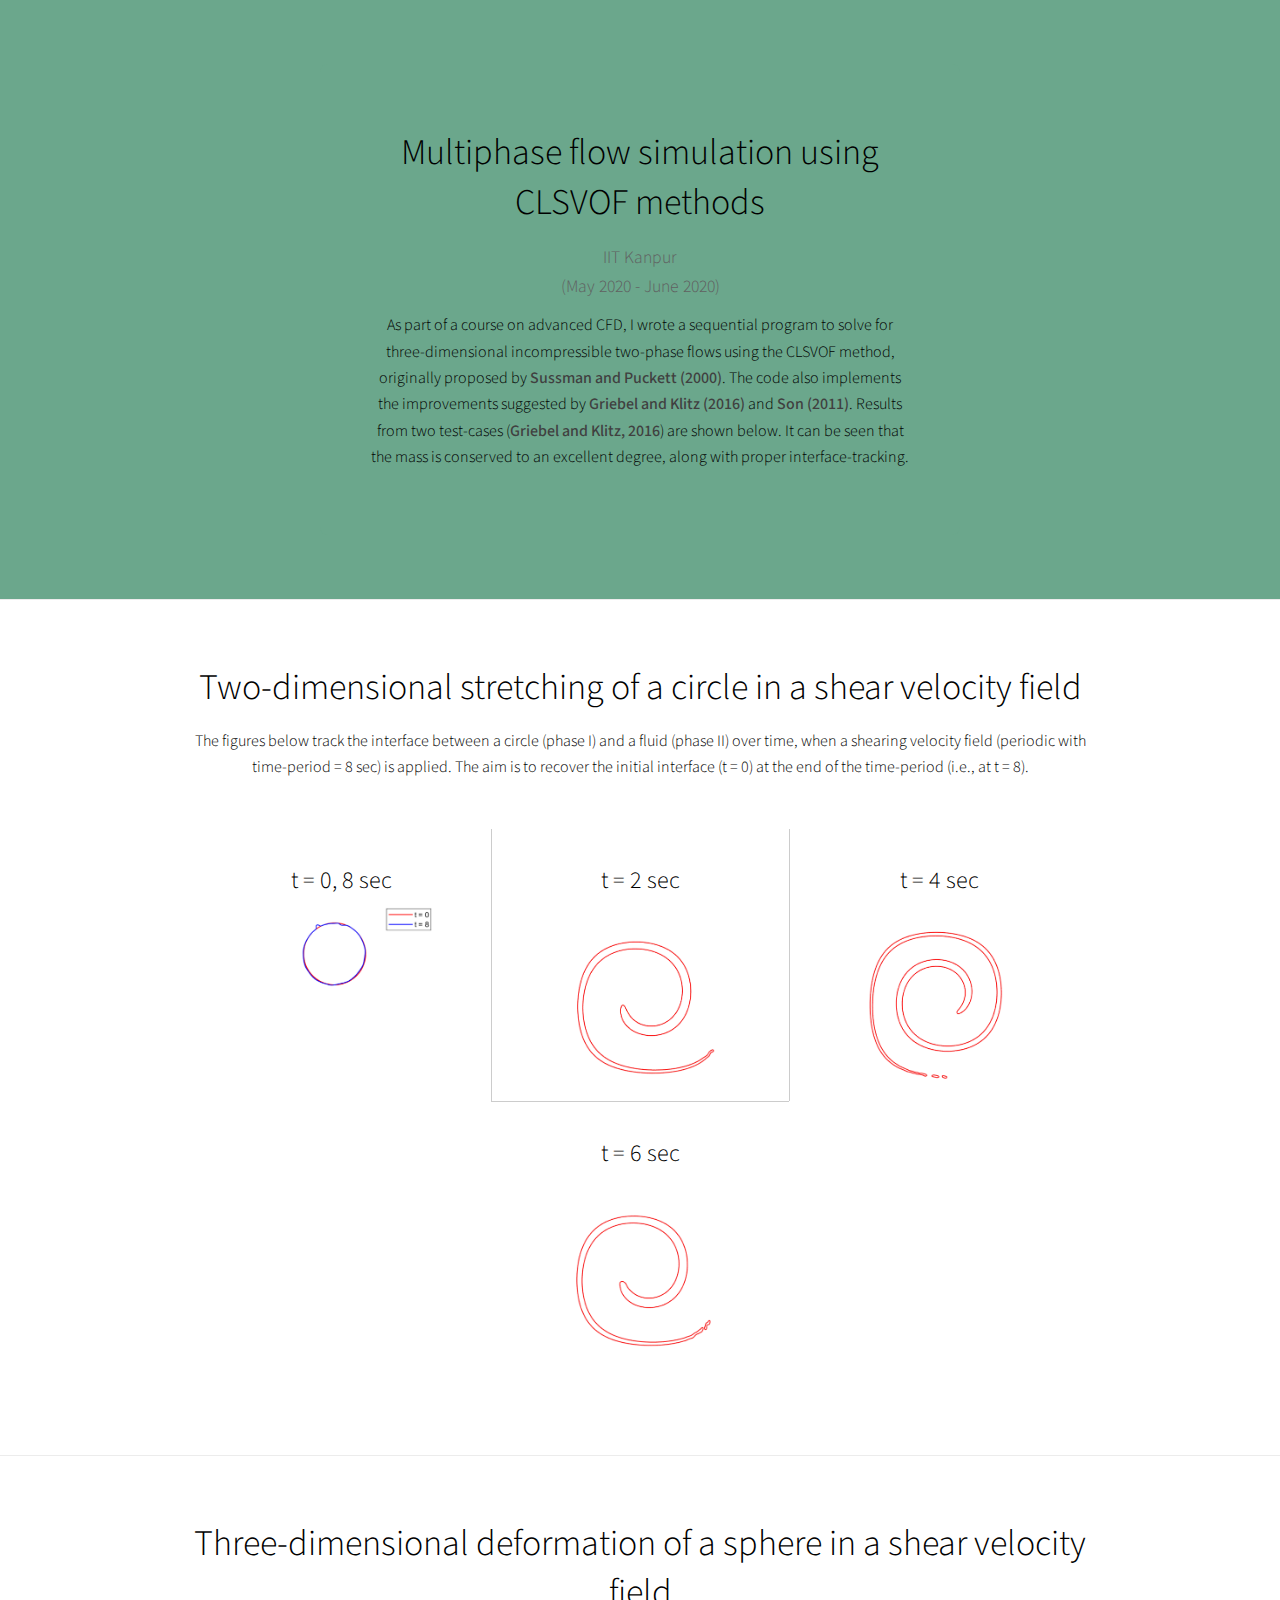
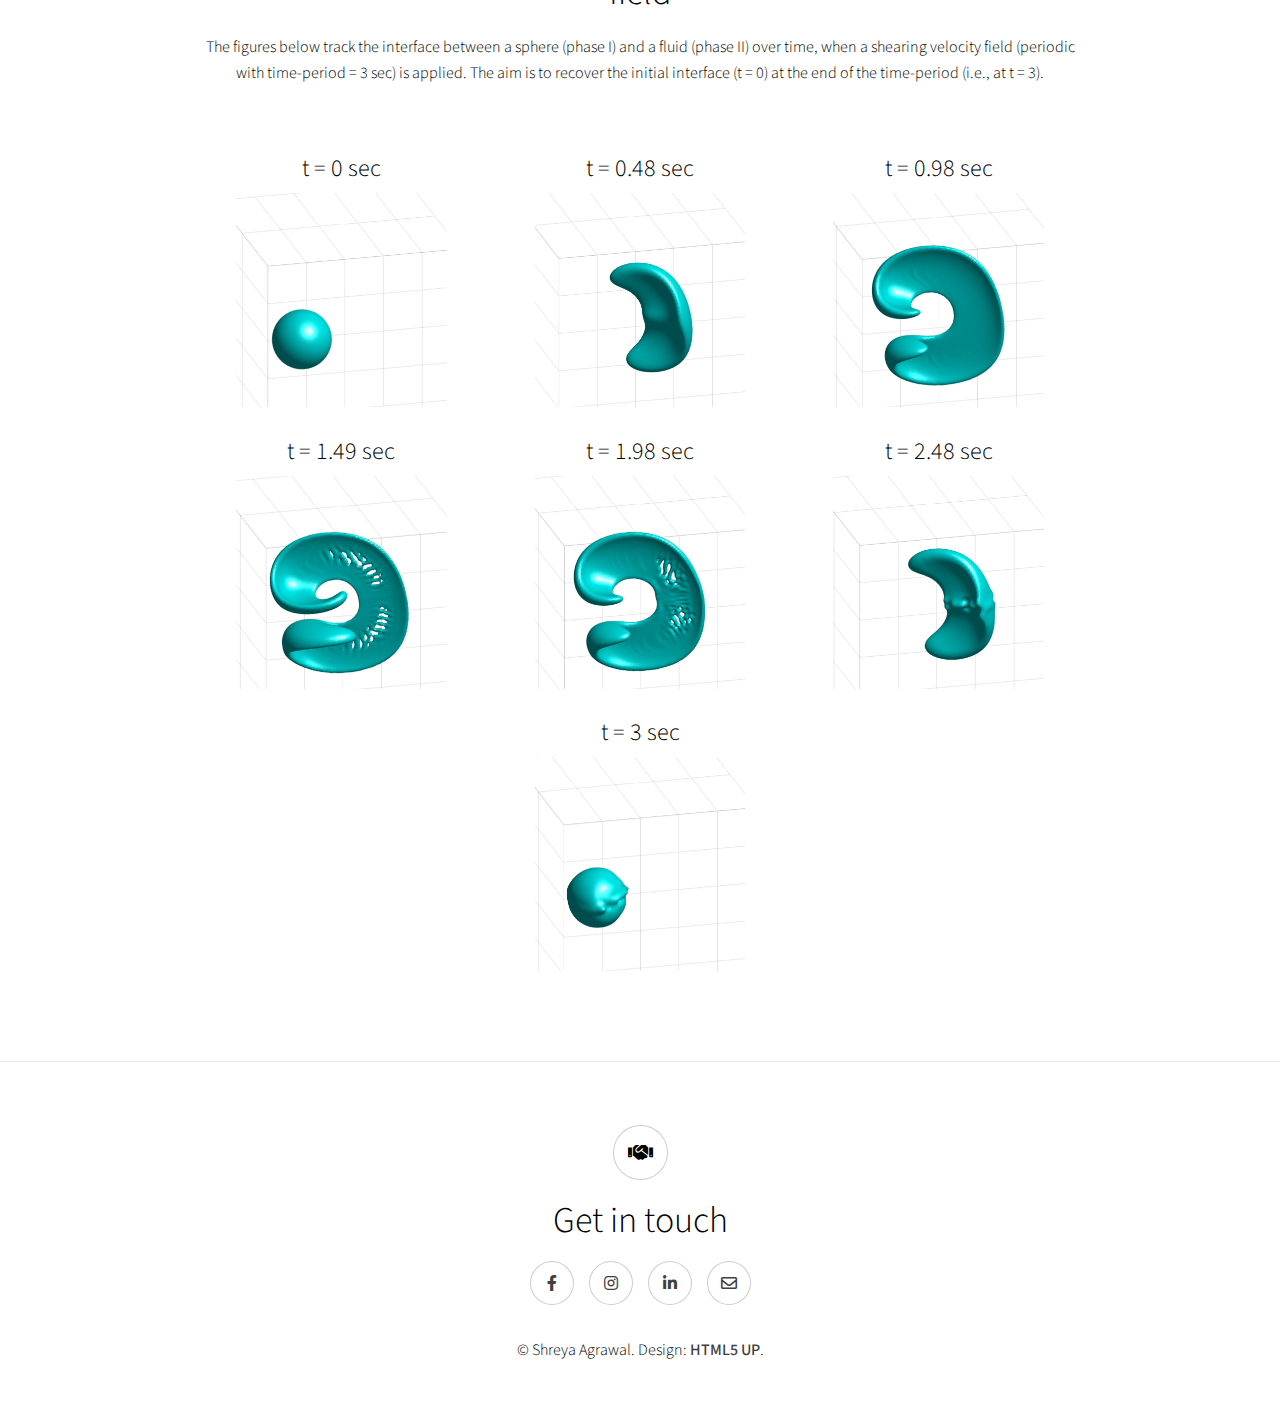
==== CLSVOF.html @ 60630c4f "My first commit!" ====
<!DOCTYPE HTML>
<!--
	Story by HTML5 UP
	html5up.net | @ajlkn
	Free for personal and commercial use under the CCA 3.0 license (html5up.net/license)
-->
<html>
	<head>
		<title>CLSVOF | Shreya Agrawal</title>
		<meta charset="utf-8" />
		<meta name="viewport" content="width=device-width, initial-scale=1, user-scalable=no" />
		<link rel="stylesheet" href="assets/css/main.css" />
		<noscript><link rel="stylesheet" href="assets/css/noscript.css" /></noscript>
	</head>
	<body class="is-preload">

		<!-- Wrapper -->
			<div id="wrapper" class="divided">

				<!-- Intro -->
					<section class="banner style2 align-center color7">
						<div class="content">
							<h2>Multiphase flow simulation using CLSVOF methods</h2>
							<subtitle>IIT Kanpur <br> (May 2020 - June 2020)</subtitle>
							<p>As part of a course on advanced CFD, I wrote a sequential program to solve for three-dimensional incompressible two-phase flows using the CLSVOF method, originally proposed by <a href = "https://doi.org/10.1006/jcph.2000.6537">Sussman and Puckett (2000)</a>. The code also implements the improvements suggested by <a href = "https://doi.org/10.1080/10407790.2016.1244400">Griebel and Klitz (2016)</a> and <a href = "https://doi.org/10.1080/713836317">Son (2011)</a>. Results from two test-cases (<a href = "https://doi.org/10.1080/10407790.2016.1244400">Griebel and Klitz, 2016</a>) are shown below. It can be seen that the mass is conserved to an excellent degree, along with proper interface-tracking.	
							</p>
						</div>
					</section>


					<!-- 2D stretching of a cylinder -->
					<section class="wrapper style1 align-center" id="schools">
						<div class="inner">
							
							<h2>Two-dimensional stretching of a circle in a shear velocity field</h2>
							<p>The figures below track the interface between a circle (phase I) and a fluid (phase II) over time, when a shearing velocity field (periodic with time-period = 8 sec) is applied. The aim is to recover the initial interface (t = 0) at the end of the time-period (i.e., at t = 8).</p>
							<div class="items style1 small">
								<section>

									<h3>t = 0, 8 sec</h3>
									<div class="image.center">
										<img src="images/CLSVOF/phi_0n8_2D.png" alt="" style="width:80%" class="align-center"/>
									</div>
								</section>
								<section>

									<h3>t = 2 sec</h3>
									<div class="image.center">
										<img src="images/CLSVOF/phi2_2D.png" alt="" style="width:80%" class="align-center"/>
									</div>
								</section>
								<section>

									<h3>t = 4 sec</h3>
									<div class="image.center">
										<img src="images/CLSVOF/phi4_2D.png" alt=""  style="width:80%" class="align-center"/>
									</div>
								</section>
								<section>

									<h3>t = 6 sec</h3>
									<div class="image.center">
										<img src="images/CLSVOF/phi6_2D.png" alt="" style="width:80%" class="align-center"/>
									</div>
								</section>
							</div>
						</div>
					</section>

					<!-- 3D stretching of a sphere -->
					<section class="wrapper style1 align-center" id="schools">
						<div class="inner">
							
							<h2>Three-dimensional deformation of a sphere in a shear velocity field</h2>
							<p>The figures below track the interface between a sphere (phase I) and a fluid (phase II) over time, when a shearing velocity field (periodic with time-period = 3 sec) is applied. The aim is to recover the initial interface (t = 0) at the end of the time-period (i.e., at t = 3).</p>
							<div class="items style3 small">
								<section>

									<h3>t = 0 sec</h3>
									<div class="image.center">
										<img src="images/CLSVOF/phi0_3D.png" alt="" style="width:80%" class="align-center"/>
									</div>
									
								</section>
								<section>

									<h3>t = 0.48 sec</h3>
									<div class="image.center">
										<img src="images/CLSVOF/phi0pt48_3D.png" alt="" style="width:80%" class="align-center"/>
									</div>
								</section>
								<section>

									<h3>t = 0.98 sec</h3>
									<div class="image.center">
										<img src="images/CLSVOF/phi0pt98_3D.png" alt=""  style="width:80%" class="align-center"/>
									</div>
								</section>
								<section>

									<h3>t = 1.49 sec</h3>
									<div class="image.center">
										<img src="images/CLSVOF/phi1pt49_3D.png" alt="" style="width:80%" class="align-center"/>
									</div>
								</section>
								<section>

									<h3>t = 1.98 sec</h3>
									<div class="image.center">
										<img src="images/CLSVOF/phi1pt98_3D.png" alt="" style="width:80%" class="align-center"/>
									</div>
								</section>
								<section>

									<h3>t = 2.48 sec</h3>
									<div class="image.center">
										<img src="images/CLSVOF/phi2pt48_3D.png" alt="" style="width:80%" class="align-center"/>
									</div>
								</section>
								<section>

									<h3>t = 3 sec</h3>
									<div class="image.center">
										<img src="images/CLSVOF/phi3_3D.png" alt="" style="width:80%" class="align-center"/>
									</div>
								</section>


							</div>
						</div>
					</section>

				
				

				<!-- Contact me -->


				<!-- Footer -->
					<footer class="wrapper style1 align-center">
						<div class="inner">
						<span class="icon solid style2 major fa-handshake"></span>
						<h2>Get in touch</h2>
							<ul class="icons">
								<li><a href="https://www.facebook.com/shreya.agrawal.3910829/" class="icon brands style2 fa-facebook-f"><span class="label">Facebook</span></a></li>
								<li><a href="https://www.instagram.com/shreya___ag/" class="icon brands style2 fa-instagram"><span class="label">Instagram</span></a></li>
								<li><a href="https://www.linkedin.com/in/shreya09/" class="icon brands style2 fa-linkedin-in"><span class="label">LinkedIn</span></a></li>
								<li><a href="mailto: shreya981998@gmail.com" class="icon style2 fa-envelope"><span class="label">Email</span></a></li>
							</ul>
							<p>&copy; Shreya Agrawal. Design: <a href="https://html5up.net">HTML5 UP</a>.</p>
						</div>
					</footer>

			</div>

		<!-- Scripts -->
			<script src="assets/js/jquery.min.js"></script>
			<script src="assets/js/jquery.scrollex.min.js"></script>
			<script src="assets/js/jquery.scrolly.min.js"></script>
			<script src="assets/js/browser.min.js"></script>
			<script src="assets/js/breakpoints.min.js"></script>
			<script src="assets/js/util.js"></script>
			<script src="assets/js/main.js"></script>

	</body>
</html>
---- assets/css/main.css ----
@import url(fontawesome-all.min.css);
@import url("https://fonts.googleapis.com/css?family=Source+Sans+Pro:300,300i,400,400i");

/*
	Story by HTML5 UP
	html5up.net | @ajlkn
	Free for personal and commercial use under the CCA 3.0 license (html5up.net/license)
*/

html, body, div, span, applet, object,
iframe, h1, h2, h3, h4, h5, h6, subtitle, p, blockquote,
pre, a, abbr, acronym, address, big, cite,
code, del, dfn, em, img, ins, kbd, q, s, samp,
small, strike, strong, sub, sup, tt, var, b,
u, i, center, dl, dt, dd, ol, ul, li, fieldset,
form, label, legend, table, caption, tbody,
tfoot, thead, tr, th, td, article, aside,
canvas, details, embed, figure, figcaption,
footer, header, hgroup, menu, nav, output, ruby,
section, summary, time, mark, audio, video {
	margin: 0;
	padding: 0;
	border: 0;
	font-size: 100%;
	font: inherit;
	vertical-align: baseline;}

article, aside, details, figcaption, figure,
footer, header, hgroup, menu, nav, section {
	display: block;}

body {
	line-height: 1;
}

ol, ul {
	list-style: none;
}

blockquote, q {
	quotes: none;
}

	blockquote:before, blockquote:after, q:before, q:after {
		content: '';
		content: none;
	}

table {
	border-collapse: collapse;
	border-spacing: 0;
}

body {
	-webkit-text-size-adjust: none;
}

mark {
	background-color: transparent;
	color: inherit;
}

input::-moz-focus-inner {
	border: 0;
	padding: 0;
}

input, select, textarea {
	-moz-appearance: none;
	-webkit-appearance: none;
	-ms-appearance: none;
	appearance: none;
}

/* Basic */

	@-ms-viewport {
		width: device-width;
	}

	body {
		-ms-overflow-style: scrollbar;
	}

	@media screen and (max-width: 480px) {

		html, body {
			min-width: 320px;
		}

	}

	html {
		box-sizing: border-box;
	}

	*, *:before, *:after {
		box-sizing: inherit;
	}

	body {
		background: #ffffff;
	}

		body.is-preload *, body.is-preload *:before, body.is-preload *:after {
			-moz-animation: none !important;
			-webkit-animation: none !important;
			-ms-animation: none !important;
			animation: none !important;
			-moz-transition: none !important;
			-webkit-transition: none !important;
			-ms-transition: none !important;
			transition: none !important;
		}

/* Type */

	html {
		font-size: 18pt;
	}

		@media screen and (max-width: 1680px) {

			html {
				font-size: 14pt;
			}

		}

		@media screen and (max-width: 1280px) {

			html {
				font-size: 12pt;
			}

		}

		@media screen and (max-width: 736px) {

			html {
				font-size: 11pt;
			}

		}

		@media screen and (max-width: 360px) {

			html {
				font-size: 10pt;
			}

		}

	body {
		background-color: #ffffff;
		color: #000000;
	}

	body, input, select, textarea {
		font-family: "Source Sans Pro", Helvetica, sans-serif;
		font-size: 1rem;
		font-weight: 300;
		line-height: 1.65;
	}

	a {
		-moz-transition: color 0.2s ease-in-out;
		-webkit-transition: color 0.2s ease-in-out;
		-ms-transition: color 0.2s ease-in-out;
		transition: color 0.2s ease-in-out;
		text-decoration: none;
		font-weight: 500;
	}

		a:hover {
			text-decoration: none;
		}

	strong, b {
		font-weight: 400;
	}

	em, i {
		font-style: italic;
	}

	p {
		margin: 0.7rem 0 2rem 0;
	}

		p.major {
			font-size: 1.25rem;
		}

	h1, h2, h3, h4, h5, h6 {
		font-weight: 300;
		line-height: 1.375;
		letter-spacing: -0.0em;
		margin: 0 0 1rem 0;
	}

		h1 a, h2 a, h3 a, h4 a, h5 a, h6 a {
			color: inherit;
			text-decoration: none;
		}

	h1 {
		font-size: 3.5rem;
		line-height: 1.2;
	}

	h2 {
		font-size: 2.25rem;
	}

	h3 {
		font-size: 1.5rem;
		margin: 0 0 0.5rem 0;
	}

	h4 {
		font-size: 1.1rem;
	}

	h5 {
		font-size: 0.9rem;
	}

	h6 {
		font-size: 0.7rem;
	}

	sub {
		font-size: 0.8rem;
		position: relative;
		top: 0.5rem;
	}

	sup {
		font-size: 0.8rem;
		position: relative;
		top: -0.5rem;
	}

	blockquote {
		border-left: solid 4px;
		font-style: italic;
		margin: 0 0 2rem 0;
		padding: 0.5rem 0 0.5rem 2rem;
	}

	subtitle {
		font-size: 1.1rem;
	}

	code {
		border-radius: 4px;
		font-family: "Courier New", monospace;
		font-size: 0.9em;
		margin: 0 0.25rem;
		padding: 0.25rem 0.325rem;
	}

	pre {
		-webkit-overflow-scrolling: touch;
		font-family: "Courier New", monospace;
		font-size: 0.9em;
		margin: 0 0 2rem 0;
	}

		pre code {
			display: block;
			line-height: 1.5;
			padding: 0.75rem 1rem;
			overflow-x: auto;
		}

	hr {
		border: 0;
		border-bottom: solid 1px;
		margin: 2.5rem 0;
	}

		hr.major {
			margin: 3.5rem 0;
		}

	.align-left {
		text-align: left;
	}

	.align-center {
		text-align: center;
	}

	.align-right {
		text-align: right;
	}

	@media screen and (max-width: 736px) {

		p.major {
			font-size: 1.1rem;
		}

		h1 {
			font-size: 2.5rem;
		}

		h2 {
			font-size: 2rem;
		}

		h3 {
			font-size: 1.25rem;
		}

		h4 {
			font-size: 1rem;
		}

	}

	input, select, textarea {
		color: #000000;
	}

	a {
		color: #404040;
	}

		a:hover {
			color: #47D3E5;
		}

	strong, b {
		color: #000000;
	}

	h1, h2, h3, h4, h5, h6 {
		color: #000000;
	}

	subtitle  {
		color: #606060;
	}

	blockquote {
		border-left-color: rgba(0, 0, 0, 0.2);
	}

	code {
		background: rgba(0, 0, 0, 0.05);
		border-color: rgba(0, 0, 0, 0.2);
	}

	hr {
		border-bottom-color: rgba(0, 0, 0, 0.2);
	}

	/* Top navigation */

	.topnav {
	  overflow: hidden;
	  background-color: rgba(0, 0, 0, 0.75);
	}

	.topnav a {
	  float: left;
	  display: block;
	  color: #f2f2f2;
	  text-align: center;
	  padding: 6px 20px;
	  text-decoration: none;
	  font-size: 17px;
	}

	.topnav a:hover {
	  background-color: #ddd;
	  color: black;
	}

	.topnav a.active {
	  background-color: #6ba78c; /* color7 at the moment */
	  color: white;
	}

	.topnav .icon {
	  display: none;
	}

	@media screen and (max-width: 600px) {
	  .topnav a:not(:first-child) {display: none;}
	  .topnav a.icon {
	    float: right;
	    display: block;
	  }
	}

	@media screen and (max-width: 600px) {
	  .topnav.responsive {position: relative;}
	  .topnav.responsive .icon {
	    position: absolute;
	    right: 0;
	    top: 0;
	  }
	  .topnav.responsive a {
	    float: none;
	    display: block;
 	    text-align: left;
	  }
	}


/* Row */

	.row {
		display: flex;
		flex-wrap: wrap;
		box-sizing: border-box;
		align-items: stretch;
	}

		.row > * {
			box-sizing: border-box;
		}

		.row.gtr-uniform > * > :last-child {
			margin-bottom: 0;
		}

		.row.aln-left {
			justify-content: flex-start;
		}

		.row.aln-center {
			justify-content: center;
		}

		.row.aln-right {
			justify-content: flex-end;
		}

		.row.aln-top {
			align-items: flex-start;
		}

		.row.aln-middle {
			align-items: center;
		}

		.row.aln-bottom {
			align-items: flex-end;
		}

		.row > .imp {
			order: -1;
		}

		.row > .col-1 {
			width: 8.33333%;
		}

		.row > .off-1 {
			margin-left: 8.33333%;
		}

		.row > .col-2 {
			width: 16.66667%;
		}

		.row > .off-2 {
			margin-left: 16.66667%;
		}

		.row > .col-3 {
			width: 25%;
		}

		.row > .off-3 {
			margin-left: 25%;
		}

		.row > .col-4 {
			width: 33.33333%;
		}

		.row > .off-4 {
			margin-left: 33.33333%;
		}

		.row > .col-5 {
			width: 41.66667%;
		}

		.row > .off-5 {
			margin-left: 41.66667%;
		}

		.row > .col-6 {
			width: 50%;
		}

		.row > .off-6 {
			margin-left: 50%;
		}

		.row > .col-7 {
			width: 58.33333%;
		}

		.row > .off-7 {
			margin-left: 58.33333%;
		}

		.row > .col-8 {
			width: 66.66667%;
		}

		.row > .off-8 {
			margin-left: 66.66667%;
		}

		.row > .col-9 {
			width: 75%;
		}

		.row > .off-9 {
			margin-left: 75%;
		}

		.row > .col-10 {
			width: 83.33333%;
		}

		.row > .off-10 {
			margin-left: 83.33333%;
		}

		.row > .col-11 {
			width: 91.66667%;
		}

		.row > .off-11 {
			margin-left: 91.66667%;
		}

		.row > .col-12 {
			width: 100%;
		}

		.row > .off-12 {
			margin-left: 100%;
		}

		.row.gtr-0 {
			margin-top: 0;
			margin-left: 0rem;
		}

			.row.gtr-0 > * {
				padding: 0 0 0 0rem;
			}

			.row.gtr-0.gtr-uniform {
				margin-top: 0rem;
			}

				.row.gtr-0.gtr-uniform > * {
					padding-top: 0rem;
				}

		.row.gtr-25 {
			margin-top: 0;
			margin-left: -0.5rem;
		}

			.row.gtr-25 > * {
				padding: 0 0 0 0.5rem;
			}

			.row.gtr-25.gtr-uniform {
				margin-top: -0.5rem;
			}

				.row.gtr-25.gtr-uniform > * {
					padding-top: 0.5rem;
				}

		.row.gtr-50 {
			margin-top: 0;
			margin-left: -1rem;
		}

			.row.gtr-50 > * {
				padding: 0 0 0 1rem;
			}

			.row.gtr-50.gtr-uniform {
				margin-top: -1rem;
			}

				.row.gtr-50.gtr-uniform > * {
					padding-top: 1rem;
				}

		.row {
			margin-top: 0;
			margin-left: -2rem;
		}

			.row > * {
				padding: 0 0 0 2rem;
			}

			.row.gtr-uniform {
				margin-top: -2rem;
			}

				.row.gtr-uniform > * {
					padding-top: 2rem;
				}

		.row.gtr-150 {
			margin-top: 0;
			margin-left: -3rem;
		}

			.row.gtr-150 > * {
				padding: 0 0 0 3rem;
			}

			.row.gtr-150.gtr-uniform {
				margin-top: -3rem;
			}

				.row.gtr-150.gtr-uniform > * {
					padding-top: 3rem;
				}

		.row.gtr-200 {
			margin-top: 0;
			margin-left: -4rem;
		}

			.row.gtr-200 > * {
				padding: 0 0 0 4rem;
			}

			.row.gtr-200.gtr-uniform {
				margin-top: -4rem;
			}

				.row.gtr-200.gtr-uniform > * {
					padding-top: 4rem;
				}

		@media screen and (max-width: 1680px) {

			.row {
				display: flex;
				flex-wrap: wrap;
				box-sizing: border-box;
				align-items: stretch;
			}

				.row > * {
					box-sizing: border-box;
				}

				.row.gtr-uniform > * > :last-child {
					margin-bottom: 0;
				}

				.row.aln-left {
					justify-content: flex-start;
				}

				.row.aln-center {
					justify-content: center;
				}

				.row.aln-right {
					justify-content: flex-end;
				}

				.row.aln-top {
					align-items: flex-start;
				}

				.row.aln-middle {
					align-items: center;
				}

				.row.aln-bottom {
					align-items: flex-end;
				}

				.row > .imp-xlarge {
					order: -1;
				}

				.row > .col-1-xlarge {
					width: 8.33333%;
				}

				.row > .off-1-xlarge {
					margin-left: 8.33333%;
				}

				.row > .col-2-xlarge {
					width: 16.66667%;
				}

				.row > .off-2-xlarge {
					margin-left: 16.66667%;
				}

				.row > .col-3-xlarge {
					width: 25%;
				}

				.row > .off-3-xlarge {
					margin-left: 25%;
				}

				.row > .col-4-xlarge {
					width: 33.33333%;
				}

				.row > .off-4-xlarge {
					margin-left: 33.33333%;
				}

				.row > .col-5-xlarge {
					width: 41.66667%;
				}

				.row > .off-5-xlarge {
					margin-left: 41.66667%;
				}

				.row > .col-6-xlarge {
					width: 50%;
				}

				.row > .off-6-xlarge {
					margin-left: 50%;
				}

				.row > .col-7-xlarge {
					width: 58.33333%;
				}

				.row > .off-7-xlarge {
					margin-left: 58.33333%;
				}

				.row > .col-8-xlarge {
					width: 66.66667%;
				}

				.row > .off-8-xlarge {
					margin-left: 66.66667%;
				}

				.row > .col-9-xlarge {
					width: 75%;
				}

				.row > .off-9-xlarge {
					margin-left: 75%;
				}

				.row > .col-10-xlarge {
					width: 83.33333%;
				}

				.row > .off-10-xlarge {
					margin-left: 83.33333%;
				}

				.row > .col-11-xlarge {
					width: 91.66667%;
				}

				.row > .off-11-xlarge {
					margin-left: 91.66667%;
				}

				.row > .col-12-xlarge {
					width: 100%;
				}

				.row > .off-12-xlarge {
					margin-left: 100%;
				}

				.row.gtr-0 {
					margin-top: 0;
					margin-left: 0rem;
				}

					.row.gtr-0 > * {
						padding: 0 0 0 0rem;
					}

					.row.gtr-0.gtr-uniform {
						margin-top: 0rem;
					}

						.row.gtr-0.gtr-uniform > * {
							padding-top: 0rem;
						}

				.row.gtr-25 {
					margin-top: 0;
					margin-left: -0.5rem;
				}

					.row.gtr-25 > * {
						padding: 0 0 0 0.5rem;
					}

					.row.gtr-25.gtr-uniform {
						margin-top: -0.5rem;
					}

						.row.gtr-25.gtr-uniform > * {
							padding-top: 0.5rem;
						}

				.row.gtr-50 {
					margin-top: 0;
					margin-left: -1rem;
				}

					.row.gtr-50 > * {
						padding: 0 0 0 1rem;
					}

					.row.gtr-50.gtr-uniform {
						margin-top: -1rem;
					}

						.row.gtr-50.gtr-uniform > * {
							padding-top: 1rem;
						}

				.row {
					margin-top: 0;
					margin-left: -2rem;
				}

					.row > * {
						padding: 0 0 0 2rem;
					}

					.row.gtr-uniform {
						margin-top: -2rem;
					}

						.row.gtr-uniform > * {
							padding-top: 2rem;
						}

				.row.gtr-150 {
					margin-top: 0;
					margin-left: -3rem;
				}

					.row.gtr-150 > * {
						padding: 0 0 0 3rem;
					}

					.row.gtr-150.gtr-uniform {
						margin-top: -3rem;
					}

						.row.gtr-150.gtr-uniform > * {
							padding-top: 3rem;
						}

				.row.gtr-200 {
					margin-top: 0;
					margin-left: -4rem;
				}

					.row.gtr-200 > * {
						padding: 0 0 0 4rem;
					}

					.row.gtr-200.gtr-uniform {
						margin-top: -4rem;
					}

						.row.gtr-200.gtr-uniform > * {
							padding-top: 4rem;
						}

		}

		@media screen and (max-width: 1280px) {

			.row {
				display: flex;
				flex-wrap: wrap;
				box-sizing: border-box;
				align-items: stretch;
			}

				.row > * {
					box-sizing: border-box;
				}

				.row.gtr-uniform > * > :last-child {
					margin-bottom: 0;
				}

				.row.aln-left {
					justify-content: flex-start;
				}

				.row.aln-center {
					justify-content: center;
				}

				.row.aln-right {
					justify-content: flex-end;
				}

				.row.aln-top {
					align-items: flex-start;
				}

				.row.aln-middle {
					align-items: center;
				}

				.row.aln-bottom {
					align-items: flex-end;
				}

				.row > .imp-large {
					order: -1;
				}

				.row > .col-1-large {
					width: 8.33333%;
				}

				.row > .off-1-large {
					margin-left: 8.33333%;
				}

				.row > .col-2-large {
					width: 16.66667%;
				}

				.row > .off-2-large {
					margin-left: 16.66667%;
				}

				.row > .col-3-large {
					width: 25%;
				}

				.row > .off-3-large {
					margin-left: 25%;
				}

				.row > .col-4-large {
					width: 33.33333%;
				}

				.row > .off-4-large {
					margin-left: 33.33333%;
				}

				.row > .col-5-large {
					width: 41.66667%;
				}

				.row > .off-5-large {
					margin-left: 41.66667%;
				}

				.row > .col-6-large {
					width: 50%;
				}

				.row > .off-6-large {
					margin-left: 50%;
				}

				.row > .col-7-large {
					width: 58.33333%;
				}

				.row > .off-7-large {
					margin-left: 58.33333%;
				}

				.row > .col-8-large {
					width: 66.66667%;
				}

				.row > .off-8-large {
					margin-left: 66.66667%;
				}

				.row > .col-9-large {
					width: 75%;
				}

				.row > .off-9-large {
					margin-left: 75%;
				}

				.row > .col-10-large {
					width: 83.33333%;
				}

				.row > .off-10-large {
					margin-left: 83.33333%;
				}

				.row > .col-11-large {
					width: 91.66667%;
				}

				.row > .off-11-large {
					margin-left: 91.66667%;
				}

				.row > .col-12-large {
					width: 100%;
				}

				.row > .off-12-large {
					margin-left: 100%;
				}

				.row.gtr-0 {
					margin-top: 0;
					margin-left: 0rem;
				}

					.row.gtr-0 > * {
						padding: 0 0 0 0rem;
					}

					.row.gtr-0.gtr-uniform {
						margin-top: 0rem;
					}

						.row.gtr-0.gtr-uniform > * {
							padding-top: 0rem;
						}

				.row.gtr-25 {
					margin-top: 0;
					margin-left: -0.5rem;
				}

					.row.gtr-25 > * {
						padding: 0 0 0 0.5rem;
					}

					.row.gtr-25.gtr-uniform {
						margin-top: -0.5rem;
					}

						.row.gtr-25.gtr-uniform > * {
							padding-top: 0.5rem;
						}

				.row.gtr-50 {
					margin-top: 0;
					margin-left: -1rem;
				}

					.row.gtr-50 > * {
						padding: 0 0 0 1rem;
					}

					.row.gtr-50.gtr-uniform {
						margin-top: -1rem;
					}

						.row.gtr-50.gtr-uniform > * {
							padding-top: 1rem;
						}

				.row {
					margin-top: 0;
					margin-left: -2rem;
				}

					.row > * {
						padding: 0 0 0 2rem;
					}

					.row.gtr-uniform {
						margin-top: -2rem;
					}

						.row.gtr-uniform > * {
							padding-top: 2rem;
						}

				.row.gtr-150 {
					margin-top: 0;
					margin-left: -3rem;
				}

					.row.gtr-150 > * {
						padding: 0 0 0 3rem;
					}

					.row.gtr-150.gtr-uniform {
						margin-top: -3rem;
					}

						.row.gtr-150.gtr-uniform > * {
							padding-top: 3rem;
						}

				.row.gtr-200 {
					margin-top: 0;
					margin-left: -4rem;
				}

					.row.gtr-200 > * {
						padding: 0 0 0 4rem;
					}

					.row.gtr-200.gtr-uniform {
						margin-top: -4rem;
					}

						.row.gtr-200.gtr-uniform > * {
							padding-top: 4rem;
						}

		}

		@media screen and (max-width: 980px) {

			.row {
				display: flex;
				flex-wrap: wrap;
				box-sizing: border-box;
				align-items: stretch;
			}

				.row > * {
					box-sizing: border-box;
				}

				.row.gtr-uniform > * > :last-child {
					margin-bottom: 0;
				}

				.row.aln-left {
					justify-content: flex-start;
				}

				.row.aln-center {
					justify-content: center;
				}

				.row.aln-right {
					justify-content: flex-end;
				}

				.row.aln-top {
					align-items: flex-start;
				}

				.row.aln-middle {
					align-items: center;
				}

				.row.aln-bottom {
					align-items: flex-end;
				}

				.row > .imp-medium {
					order: -1;
				}

				.row > .col-1-medium {
					width: 8.33333%;
				}

				.row > .off-1-medium {
					margin-left: 8.33333%;
				}

				.row > .col-2-medium {
					width: 16.66667%;
				}

				.row > .off-2-medium {
					margin-left: 16.66667%;
				}

				.row > .col-3-medium {
					width: 25%;
				}

				.row > .off-3-medium {
					margin-left: 25%;
				}

				.row > .col-4-medium {
					width: 33.33333%;
				}

				.row > .off-4-medium {
					margin-left: 33.33333%;
				}

				.row > .col-5-medium {
					width: 41.66667%;
				}

				.row > .off-5-medium {
					margin-left: 41.66667%;
				}

				.row > .col-6-medium {
					width: 50%;
				}

				.row > .off-6-medium {
					margin-left: 50%;
				}

				.row > .col-7-medium {
					width: 58.33333%;
				}

				.row > .off-7-medium {
					margin-left: 58.33333%;
				}

				.row > .col-8-medium {
					width: 66.66667%;
				}

				.row > .off-8-medium {
					margin-left: 66.66667%;
				}

				.row > .col-9-medium {
					width: 75%;
				}

				.row > .off-9-medium {
					margin-left: 75%;
				}

				.row > .col-10-medium {
					width: 83.33333%;
				}

				.row > .off-10-medium {
					margin-left: 83.33333%;
				}

				.row > .col-11-medium {
					width: 91.66667%;
				}

				.row > .off-11-medium {
					margin-left: 91.66667%;
				}

				.row > .col-12-medium {
					width: 100%;
				}

				.row > .off-12-medium {
					margin-left: 100%;
				}

				.row.gtr-0 {
					margin-top: 0;
					margin-left: 0rem;
				}

					.row.gtr-0 > * {
						padding: 0 0 0 0rem;
					}

					.row.gtr-0.gtr-uniform {
						margin-top: 0rem;
					}

						.row.gtr-0.gtr-uniform > * {
							padding-top: 0rem;
						}

				.row.gtr-25 {
					margin-top: 0;
					margin-left: -0.5rem;
				}

					.row.gtr-25 > * {
						padding: 0 0 0 0.5rem;
					}

					.row.gtr-25.gtr-uniform {
						margin-top: -0.5rem;
					}

						.row.gtr-25.gtr-uniform > * {
							padding-top: 0.5rem;
						}

				.row.gtr-50 {
					margin-top: 0;
					margin-left: -1rem;
				}

					.row.gtr-50 > * {
						padding: 0 0 0 1rem;
					}

					.row.gtr-50.gtr-uniform {
						margin-top: -1rem;
					}

						.row.gtr-50.gtr-uniform > * {
							padding-top: 1rem;
						}

				.row {
					margin-top: 0;
					margin-left: -2rem;
				}

					.row > * {
						padding: 0 0 0 2rem;
					}

					.row.gtr-uniform {
						margin-top: -2rem;
					}

						.row.gtr-uniform > * {
							padding-top: 2rem;
						}

				.row.gtr-150 {
					margin-top: 0;
					margin-left: -3rem;
				}

					.row.gtr-150 > * {
						padding: 0 0 0 3rem;
					}

					.row.gtr-150.gtr-uniform {
						margin-top: -3rem;
					}

						.row.gtr-150.gtr-uniform > * {
							padding-top: 3rem;
						}

				.row.gtr-200 {
					margin-top: 0;
					margin-left: -4rem;
				}

					.row.gtr-200 > * {
						padding: 0 0 0 4rem;
					}

					.row.gtr-200.gtr-uniform {
						margin-top: -4rem;
					}

						.row.gtr-200.gtr-uniform > * {
							padding-top: 4rem;
						}

		}

		@media screen and (max-width: 736px) {

			.row {
				display: flex;
				flex-wrap: wrap;
				box-sizing: border-box;
				align-items: stretch;
			}

				.row > * {
					box-sizing: border-box;
				}

				.row.gtr-uniform > * > :last-child {
					margin-bottom: 0;
				}

				.row.aln-left {
					justify-content: flex-start;
				}

				.row.aln-center {
					justify-content: center;
				}

				.row.aln-right {
					justify-content: flex-end;
				}

				.row.aln-top {
					align-items: flex-start;
				}

				.row.aln-middle {
					align-items: center;
				}

				.row.aln-bottom {
					align-items: flex-end;
				}

				.row > .imp-small {
					order: -1;
				}

				.row > .col-1-small {
					width: 8.33333%;
				}

				.row > .off-1-small {
					margin-left: 8.33333%;
				}

				.row > .col-2-small {
					width: 16.66667%;
				}

				.row > .off-2-small {
					margin-left: 16.66667%;
				}

				.row > .col-3-small {
					width: 25%;
				}

				.row > .off-3-small {
					margin-left: 25%;
				}

				.row > .col-4-small {
					width: 33.33333%;
				}

				.row > .off-4-small {
					margin-left: 33.33333%;
				}

				.row > .col-5-small {
					width: 41.66667%;
				}

				.row > .off-5-small {
					margin-left: 41.66667%;
				}

				.row > .col-6-small {
					width: 50%;
				}

				.row > .off-6-small {
					margin-left: 50%;
				}

				.row > .col-7-small {
					width: 58.33333%;
				}

				.row > .off-7-small {
					margin-left: 58.33333%;
				}

				.row > .col-8-small {
					width: 66.66667%;
				}

				.row > .off-8-small {
					margin-left: 66.66667%;
				}

				.row > .col-9-small {
					width: 75%;
				}

				.row > .off-9-small {
					margin-left: 75%;
				}

				.row > .col-10-small {
					width: 83.33333%;
				}

				.row > .off-10-small {
					margin-left: 83.33333%;
				}

				.row > .col-11-small {
					width: 91.66667%;
				}

				.row > .off-11-small {
					margin-left: 91.66667%;
				}

				.row > .col-12-small {
					width: 100%;
				}

				.row > .off-12-small {
					margin-left: 100%;
				}

				.row.gtr-0 {
					margin-top: 0;
					margin-left: 0rem;
				}

					.row.gtr-0 > * {
						padding: 0 0 0 0rem;
					}

					.row.gtr-0.gtr-uniform {
						margin-top: 0rem;
					}

						.row.gtr-0.gtr-uniform > * {
							padding-top: 0rem;
						}

				.row.gtr-25 {
					margin-top: 0;
					margin-left: -0.5rem;
				}

					.row.gtr-25 > * {
						padding: 0 0 0 0.5rem;
					}

					.row.gtr-25.gtr-uniform {
						margin-top: -0.5rem;
					}

						.row.gtr-25.gtr-uniform > * {
							padding-top: 0.5rem;
						}

				.row.gtr-50 {
					margin-top: 0;
					margin-left: -1rem;
				}

					.row.gtr-50 > * {
						padding: 0 0 0 1rem;
					}

					.row.gtr-50.gtr-uniform {
						margin-top: -1rem;
					}

						.row.gtr-50.gtr-uniform > * {
							padding-top: 1rem;
						}

				.row {
					margin-top: 0;
					margin-left: -2rem;
				}

					.row > * {
						padding: 0 0 0 2rem;
					}

					.row.gtr-uniform {
						margin-top: -2rem;
					}

						.row.gtr-uniform > * {
							padding-top: 2rem;
						}

				.row.gtr-150 {
					margin-top: 0;
					margin-left: -3rem;
				}

					.row.gtr-150 > * {
						padding: 0 0 0 3rem;
					}

					.row.gtr-150.gtr-uniform {
						margin-top: -3rem;
					}

						.row.gtr-150.gtr-uniform > * {
							padding-top: 3rem;
						}

				.row.gtr-200 {
					margin-top: 0;
					margin-left: -4rem;
				}

					.row.gtr-200 > * {
						padding: 0 0 0 4rem;
					}

					.row.gtr-200.gtr-uniform {
						margin-top: -4rem;
					}

						.row.gtr-200.gtr-uniform > * {
							padding-top: 4rem;
						}

		}

		@media screen and (max-width: 480px) {

			.row {
				display: flex;
				flex-wrap: wrap;
				box-sizing: border-box;
				align-items: stretch;
			}

				.row > * {
					box-sizing: border-box;
				}

				.row.gtr-uniform > * > :last-child {
					margin-bottom: 0;
				}

				.row.aln-left {
					justify-content: flex-start;
				}

				.row.aln-center {
					justify-content: center;
				}

				.row.aln-right {
					justify-content: flex-end;
				}

				.row.aln-top {
					align-items: flex-start;
				}

				.row.aln-middle {
					align-items: center;
				}

				.row.aln-bottom {
					align-items: flex-end;
				}

				.row > .imp-xsmall {
					order: -1;
				}

				.row > .col-1-xsmall {
					width: 8.33333%;
				}

				.row > .off-1-xsmall {
					margin-left: 8.33333%;
				}

				.row > .col-2-xsmall {
					width: 16.66667%;
				}

				.row > .off-2-xsmall {
					margin-left: 16.66667%;
				}

				.row > .col-3-xsmall {
					width: 25%;
				}

				.row > .off-3-xsmall {
					margin-left: 25%;
				}

				.row > .col-4-xsmall {
					width: 33.33333%;
				}

				.row > .off-4-xsmall {
					margin-left: 33.33333%;
				}

				.row > .col-5-xsmall {
					width: 41.66667%;
				}

				.row > .off-5-xsmall {
					margin-left: 41.66667%;
				}

				.row > .col-6-xsmall {
					width: 50%;
				}

				.row > .off-6-xsmall {
					margin-left: 50%;
				}

				.row > .col-7-xsmall {
					width: 58.33333%;
				}

				.row > .off-7-xsmall {
					margin-left: 58.33333%;
				}

				.row > .col-8-xsmall {
					width: 66.66667%;
				}

				.row > .off-8-xsmall {
					margin-left: 66.66667%;
				}

				.row > .col-9-xsmall {
					width: 75%;
				}

				.row > .off-9-xsmall {
					margin-left: 75%;
				}

				.row > .col-10-xsmall {
					width: 83.33333%;
				}

				.row > .off-10-xsmall {
					margin-left: 83.33333%;
				}

				.row > .col-11-xsmall {
					width: 91.66667%;
				}

				.row > .off-11-xsmall {
					margin-left: 91.66667%;
				}

				.row > .col-12-xsmall {
					width: 100%;
				}

				.row > .off-12-xsmall {
					margin-left: 100%;
				}

				.row.gtr-0 {
					margin-top: 0;
					margin-left: 0rem;
				}

					.row.gtr-0 > * {
						padding: 0 0 0 0rem;
					}

					.row.gtr-0.gtr-uniform {
						margin-top: 0rem;
					}

						.row.gtr-0.gtr-uniform > * {
							padding-top: 0rem;
						}

				.row.gtr-25 {
					margin-top: 0;
					margin-left: -0.5rem;
				}

					.row.gtr-25 > * {
						padding: 0 0 0 0.5rem;
					}

					.row.gtr-25.gtr-uniform {
						margin-top: -0.5rem;
					}

						.row.gtr-25.gtr-uniform > * {
							padding-top: 0.5rem;
						}

				.row.gtr-50 {
					margin-top: 0;
					margin-left: -1rem;
				}

					.row.gtr-50 > * {
						padding: 0 0 0 1rem;
					}

					.row.gtr-50.gtr-uniform {
						margin-top: -1rem;
					}

						.row.gtr-50.gtr-uniform > * {
							padding-top: 1rem;
						}

				.row {
					margin-top: 0;
					margin-left: -2rem;
				}

					.row > * {
						padding: 0 0 0 2rem;
					}

					.row.gtr-uniform {
						margin-top: -2rem;
					}

						.row.gtr-uniform > * {
							padding-top: 2rem;
						}

				.row.gtr-150 {
					margin-top: 0;
					margin-left: -3rem;
				}

					.row.gtr-150 > * {
						padding: 0 0 0 3rem;
					}

					.row.gtr-150.gtr-uniform {
						margin-top: -3rem;
					}

						.row.gtr-150.gtr-uniform > * {
							padding-top: 3rem;
						}

				.row.gtr-200 {
					margin-top: 0;
					margin-left: -4rem;
				}

					.row.gtr-200 > * {
						padding: 0 0 0 4rem;
					}

					.row.gtr-200.gtr-uniform {
						margin-top: -4rem;
					}

						.row.gtr-200.gtr-uniform > * {
							padding-top: 4rem;
						}

		}

		@media screen and (max-width: 360px) {

			.row {
				display: flex;
				flex-wrap: wrap;
				box-sizing: border-box;
				align-items: stretch;
			}

				.row > * {
					box-sizing: border-box;
				}

				.row.gtr-uniform > * > :last-child {
					margin-bottom: 0;
				}

				.row.aln-left {
					justify-content: flex-start;
				}

				.row.aln-center {
					justify-content: center;
				}

				.row.aln-right {
					justify-content: flex-end;
				}

				.row.aln-top {
					align-items: flex-start;
				}

				.row.aln-middle {
					align-items: center;
				}

				.row.aln-bottom {
					align-items: flex-end;
				}

				.row > .imp-xxsmall {
					order: -1;
				}

				.row > .col-1-xxsmall {
					width: 8.33333%;
				}

				.row > .off-1-xxsmall {
					margin-left: 8.33333%;
				}

				.row > .col-2-xxsmall {
					width: 16.66667%;
				}

				.row > .off-2-xxsmall {
					margin-left: 16.66667%;
				}

				.row > .col-3-xxsmall {
					width: 25%;
				}

				.row > .off-3-xxsmall {
					margin-left: 25%;
				}

				.row > .col-4-xxsmall {
					width: 33.33333%;
				}

				.row > .off-4-xxsmall {
					margin-left: 33.33333%;
				}

				.row > .col-5-xxsmall {
					width: 41.66667%;
				}

				.row > .off-5-xxsmall {
					margin-left: 41.66667%;
				}

				.row > .col-6-xxsmall {
					width: 50%;
				}

				.row > .off-6-xxsmall {
					margin-left: 50%;
				}

				.row > .col-7-xxsmall {
					width: 58.33333%;
				}

				.row > .off-7-xxsmall {
					margin-left: 58.33333%;
				}

				.row > .col-8-xxsmall {
					width: 66.66667%;
				}

				.row > .off-8-xxsmall {
					margin-left: 66.66667%;
				}

				.row > .col-9-xxsmall {
					width: 75%;
				}

				.row > .off-9-xxsmall {
					margin-left: 75%;
				}

				.row > .col-10-xxsmall {
					width: 83.33333%;
				}

				.row > .off-10-xxsmall {
					margin-left: 83.33333%;
				}

				.row > .col-11-xxsmall {
					width: 91.66667%;
				}

				.row > .off-11-xxsmall {
					margin-left: 91.66667%;
				}

				.row > .col-12-xxsmall {
					width: 100%;
				}

				.row > .off-12-xxsmall {
					margin-left: 100%;
				}

				.row.gtr-0 {
					margin-top: 0;
					margin-left: 0rem;
				}

					.row.gtr-0 > * {
						padding: 0 0 0 0rem;
					}

					.row.gtr-0.gtr-uniform {
						margin-top: 0rem;
					}

						.row.gtr-0.gtr-uniform > * {
							padding-top: 0rem;
						}

				.row.gtr-25 {
					margin-top: 0;
					margin-left: -0.5rem;
				}

					.row.gtr-25 > * {
						padding: 0 0 0 0.5rem;
					}

					.row.gtr-25.gtr-uniform {
						margin-top: -0.5rem;
					}

						.row.gtr-25.gtr-uniform > * {
							padding-top: 0.5rem;
						}

				.row.gtr-50 {
					margin-top: 0;
					margin-left: -1rem;
				}

					.row.gtr-50 > * {
						padding: 0 0 0 1rem;
					}

					.row.gtr-50.gtr-uniform {
						margin-top: -1rem;
					}

						.row.gtr-50.gtr-uniform > * {
							padding-top: 1rem;
						}

				.row {
					margin-top: 0;
					margin-left: -2rem;
				}

					.row > * {
						padding: 0 0 0 2rem;
					}

					.row.gtr-uniform {
						margin-top: -2rem;
					}

						.row.gtr-uniform > * {
							padding-top: 2rem;
						}

				.row.gtr-150 {
					margin-top: 0;
					margin-left: -3rem;
				}

					.row.gtr-150 > * {
						padding: 0 0 0 3rem;
					}

					.row.gtr-150.gtr-uniform {
						margin-top: -3rem;
					}

						.row.gtr-150.gtr-uniform > * {
							padding-top: 3rem;
						}

				.row.gtr-200 {
					margin-top: 0;
					margin-left: -4rem;
				}

					.row.gtr-200 > * {
						padding: 0 0 0 4rem;
					}

					.row.gtr-200.gtr-uniform {
						margin-top: -4rem;
					}

						.row.gtr-200.gtr-uniform > * {
							padding-top: 4rem;
						}

		}

/* extra bottom margin */
	.bottomOne {
   		  margin-bottom: 0.8cm;
 	 }

/* extra top margin */
	.topOne {
   		  margin-top: 0.8cm;
 	 }




/* Box */

	.box {
		border-radius: 4px;
		border: solid 1px;
		margin-bottom: 2rem;
		padding: 1.5rem;
	}

		.box > :last-child,
		.box > :last-child > :last-child,
		.box > :last-child > :last-child > :last-child {
			margin-bottom: 0;
		}

		.box.alt {
			border: 0;
			border-radius: 0;
			padding: 0;
		}

	.box {
		border-color: rgba(0, 0, 0, 0.2);
	}

/* Button */

	input[type="submit"],
	input[type="reset"],
	input[type="button"],
	button,
	.button {
		-moz-appearance: none;
		-webkit-appearance: none;
		-ms-appearance: none;
		appearance: none;
		-moz-transition: background-color 0.2s ease-in-out, box-shadow 0.2s ease-in-out, color 0.2s ease-in-out;
		-webkit-transition: background-color 0.2s ease-in-out, box-shadow 0.2s ease-in-out, color 0.2s ease-in-out;
		-ms-transition: background-color 0.2s ease-in-out, box-shadow 0.2s ease-in-out, color 0.2s ease-in-out;
		transition: background-color 0.2s ease-in-out, box-shadow 0.2s ease-in-out, color 0.2s ease-in-out;
		border: 0;
		cursor: pointer;
		display: inline-block;
		font-weight: 400;
		letter-spacing: 0.125em;
		text-align: center;
		text-decoration: none;
		text-transform: uppercase;
		white-space: nowrap;
		font-size: 0.75rem;
		max-width: 20rem;
		height: 3.75em;
		line-height: 3.75em;
		border-radius: 3.75em;
		padding: 0 2.5em;
		text-overflow: ellipsis;
		overflow: hidden;
	}

		input[type="submit"].icon:before,
		input[type="reset"].icon:before,
		input[type="button"].icon:before,
		button.icon:before,
		.button.icon:before {
			margin-right: 0.5rem;
		}

		input[type="submit"].fit,
		input[type="reset"].fit,
		input[type="button"].fit,
		button.fit,
		.button.fit {
			width: 100%;
		}

		input[type="submit"].small,
		input[type="reset"].small,
		input[type="button"].small,
		button.small,
		.button.small {
			font-size: 0.6rem;
			height: 3.325em;
			line-height: 3.325em;
			border-radius: 3.325em;
			padding: 0 2em;
		}

		input[type="submit"].large,
		input[type="reset"].large,
		input[type="button"].large,
		button.large,
		.button.large {
			font-size: 0.8rem;
			height: 4em;
			line-height: 4em;
			border-radius: 4em;
			padding: 0 3em;
		}

		input[type="submit"].wide,
		input[type="reset"].wide,
		input[type="button"].wide,
		button.wide,
		.button.wide {
			min-width: 14em;
		}

		input[type="submit"].disabled, input[type="submit"]:disabled,
		input[type="reset"].disabled,
		input[type="reset"]:disabled,
		input[type="button"].disabled,
		input[type="button"]:disabled,
		button.disabled,
		button:disabled,
		.button.disabled,
		.button:disabled {
			pointer-events: none;
			opacity: 0.25;
		}

	input[type="submit"],
	input[type="reset"],
	input[type="button"],
	button,
	.button {
		background-color: transparent;
		box-shadow: inset 0 0 0 1px rgba(0, 0, 0, 0.2);
		color: #000000 !important;
	}

		input[type="submit"]:hover,
		input[type="reset"]:hover,
		input[type="button"]:hover,
		button:hover,
		.button:hover {
			box-shadow: inset 0 0 0 1px #47D3E5;
			color: #47D3E5 !important;
		}

		input[type="submit"]:active,
		input[type="reset"]:active,
		input[type="button"]:active,
		button:active,
		.button:active {
			background-color: rgba(71, 211, 229, 0.2);
			box-shadow: inset 0 0 0 1px #47D3E5;
			color: #47D3E5 !important;
		}

		input[type="submit"].primary,
		input[type="reset"].primary,
		input[type="button"].primary,
		button.primary,
		.button.primary {
			background-color: #000000;
			box-shadow: none;
			color: #ffffff !important;
		}

			input[type="submit"].primary:hover,
			input[type="reset"].primary:hover,
			input[type="button"].primary:hover,
			button.primary:hover,
			.button.primary:hover {
				background-color: #47D3E5;
			}

			input[type="submit"].primary:active,
			input[type="reset"].primary:active,
			input[type="button"].primary:active,
			button.primary:active,
			.button.primary:active {
				background-color: #1ebdd1;
			}

/* Form */

	form {
		margin: 0 0 2rem 0;
	}

		form > :last-child {
			margin-bottom: 0;
		}

		form > .fields {
			display: -moz-flex;
			display: -webkit-flex;
			display: -ms-flex;
			display: flex;
			-moz-flex-wrap: wrap;
			-webkit-flex-wrap: wrap;
			-ms-flex-wrap: wrap;
			flex-wrap: wrap;
			width: calc(100% + 3rem);
			margin: -1.5rem 0 2rem -1.5rem;
		}

			form > .fields > .field {
				-moz-flex-grow: 0;
				-webkit-flex-grow: 0;
				-ms-flex-grow: 0;
				flex-grow: 0;
				-moz-flex-shrink: 0;
				-webkit-flex-shrink: 0;
				-ms-flex-shrink: 0;
				flex-shrink: 0;
				padding: 1.5rem 0 0 1.5rem;
				width: calc(100% - 1.5rem);
			}

				form > .fields > .field.half {
					width: calc(50% - 0.75rem);
				}

				form > .fields > .field.third {
					width: calc(100%/3 - 0.5rem);
				}

				form > .fields > .field.quarter {
					width: calc(25% - 0.375rem);
				}

		@media screen and (max-width: 480px) {

			form > .fields {
				width: calc(100% + 3rem);
				margin: -1.5rem 0 2rem -1.5rem;
			}

				form > .fields > .field {
					padding: 1.5rem 0 0 1.5rem;
					width: calc(100% - 1.5rem);
				}

					form > .fields > .field.half {
						width: calc(100% - 1.5rem);
					}

					form > .fields > .field.third {
						width: calc(100% - 1.5rem);
					}

					form > .fields > .field.quarter {
						width: calc(100% - 1.5rem);
					}

		}

	label {
		display: block;
		font-size: 0.9rem;
		font-weight: 400;
		margin: 0 0 1rem 0;
	}

	input[type="text"],
	input[type="password"],
	input[type="email"],
	input[type="tel"],
	input[type="search"],
	input[type="url"],
	select,
	textarea {
		-moz-appearance: none;
		-webkit-appearance: none;
		-ms-appearance: none;
		appearance: none;
		background-color: transparent;
		border-radius: 4px;
		border: none;
		border: solid 1px;
		color: inherit;
		display: block;
		outline: 0;
		padding: 0 0.825rem;
		text-decoration: none;
		width: 100%;
	}

		input[type="text"]:invalid,
		input[type="password"]:invalid,
		input[type="email"]:invalid,
		input[type="tel"]:invalid,
		input[type="search"]:invalid,
		input[type="url"]:invalid,
		select:invalid,
		textarea:invalid {
			box-shadow: none;
		}

	select {
		background-size: 1.25rem;
		background-repeat: no-repeat;
		background-position: calc(100% - 1rem) center;
		height: 2.75rem;
		padding-right: 2.75rem;
		text-overflow: ellipsis;
	}

		select:focus::-ms-value {
			background-color: transparent;
		}

		select::-ms-expand {
			display: none;
		}

	input[type="text"],
	input[type="password"],
	input[type="email"],
	input[type="tel"],
	input[type="search"],
	input[type="url"],
	select {
		height: 2.75rem;
	}

	textarea {
		padding: 0.75rem 1rem;
	}

	input[type="checkbox"],
	input[type="radio"] {
		-moz-appearance: none;
		-webkit-appearance: none;
		-ms-appearance: none;
		appearance: none;
		display: block;
		float: left;
		margin-right: -2rem;
		opacity: 0;
		width: 1rem;
		z-index: -1;
	}

		input[type="checkbox"] + label,
		input[type="radio"] + label {
			text-decoration: none;
			-moz-user-select: none;
			-webkit-user-select: none;
			-ms-user-select: none;
			user-select: none;
			cursor: pointer;
			display: inline-block;
			font-size: 1rem;
			font-weight: 300;
			padding-left: 2.4rem;
			padding-right: 0.75rem;
			position: relative;
			margin-bottom: 0;
		}

			input[type="checkbox"] + label:before,
			input[type="radio"] + label:before {
				-moz-osx-font-smoothing: grayscale;
				-webkit-font-smoothing: antialiased;
				display: inline-block;
				font-style: normal;
				font-variant: normal;
				text-rendering: auto;
				line-height: 1;
				text-transform: none !important;
				font-family: 'Font Awesome 5 Free';
				font-weight: 900;
			}

			input[type="checkbox"] + label:before,
			input[type="radio"] + label:before {
				border-radius: 4px;
				border: solid 1px;
				content: '';
				display: inline-block;
				font-size: 0.8rem;
				height: 1.65rem;
				left: 0;
				line-height: 1.65rem;
				position: absolute;
				text-align: center;
				top: 0;
				width: 1.65rem;
			}

		input[type="checkbox"]:checked + label:before,
		input[type="radio"]:checked + label:before {
			content: '\f00c';
		}

	input[type="checkbox"] + label:before {
		border-radius: 4px;
	}

	input[type="radio"] + label:before {
		border-radius: 100%;
	}

	::-webkit-input-placeholder {
		opacity: 1.0;
	}

	:-moz-placeholder {
		opacity: 1.0;
	}

	::-moz-placeholder {
		opacity: 1.0;
	}

	:-ms-input-placeholder {
		opacity: 1.0;
	}

	label {
		color: #000000;
	}

	input[type="text"],
	input[type="password"],
	input[type="email"],
	input[type="tel"],
	input[type="search"],
	input[type="url"],
	select,
	textarea {
		border-color: rgba(0, 0, 0, 0.2);
	}

		input[type="text"]:focus,
		input[type="password"]:focus,
		input[type="email"]:focus,
		input[type="tel"]:focus,
		input[type="search"]:focus,
		input[type="url"]:focus,
		select:focus,
		textarea:focus {
			border-color: #47D3E5;
			box-shadow: 0 0 0 1px #47D3E5;
		}

	select {
		background-image: url("data:image/svg+xml;charset=utf8,%3Csvg xmlns='http://www.w3.org/2000/svg' width='40' height='40' preserveAspectRatio='none' viewBox='0 0 40 40'%3E%3Cpath d='M9.4,12.3l10.4,10.4l10.4-10.4c0.2-0.2,0.5-0.4,0.9-0.4c0.3,0,0.6,0.1,0.9,0.4l3.3,3.3c0.2,0.2,0.4,0.5,0.4,0.9 c0,0.4-0.1,0.6-0.4,0.9L20.7,31.9c-0.2,0.2-0.5,0.4-0.9,0.4c-0.3,0-0.6-0.1-0.9-0.4L4.3,17.3c-0.2-0.2-0.4-0.5-0.4-0.9 c0-0.4,0.1-0.6,0.4-0.9l3.3-3.3c0.2-0.2,0.5-0.4,0.9-0.4S9.1,12.1,9.4,12.3z' fill='rgba(0, 0, 0, 0.2)' /%3E%3C/svg%3E");
	}

		select option {
			color: #000000;
			background: #ffffff;
		}

	input[type="checkbox"] + label,
	input[type="radio"] + label {
		color: #000000;
	}

		input[type="checkbox"] + label:before,
		input[type="radio"] + label:before {
			border-color: rgba(0, 0, 0, 0.2);
		}

	input[type="checkbox"]:checked + label:before,
	input[type="radio"]:checked + label:before {
		background-color: #000000;
		border-color: #000000;
		color: #ffffff;
	}

	input[type="checkbox"]:focus + label:before,
	input[type="radio"]:focus + label:before {
		border-color: #47D3E5;
		box-shadow: 0 0 0 1px #47D3E5;
	}

	::-webkit-input-placeholder {
		color: rgba(0, 0, 0, 0.75) !important;
	}

	:-moz-placeholder {
		color: rgba(0, 0, 0, 0.75) !important;
	}

	::-moz-placeholder {
		color: rgba(0, 0, 0, 0.75) !important;
	}

	:-ms-input-placeholder {
		color: rgba(0, 0, 0, 0.75) !important;
	}

/* Icon */

	.icon {
		text-decoration: none;
		border-bottom: none;
		position: relative;
		text-align: center;
	}

		.icon:before {
			-moz-osx-font-smoothing: grayscale;
			-webkit-font-smoothing: antialiased;
			display: inline-block;
			font-style: normal;
			font-variant: normal;
			text-rendering: auto;
			line-height: 1;
			text-transform: none !important;
			font-family: 'Font Awesome 5 Free';
			font-weight: 400;
		}

		.icon > .label {
			display: none;
		}

		.icon:before {
			line-height: inherit;
		}

		.icon.solid:before {
			font-weight: 900;
		}

		.icon.brands:before {
			font-family: 'Font Awesome 5 Brands';
		}

		.icon.style2:before {
			border-radius: 2.75em;
			display: inline-block;
			height: 2.75em;
			line-height: 2.75em;
			width: 2.75em;
		}

		.icon.major {
			display: block;
			margin: 0 0 1rem 0;
		}

			.icon.major:before {
				font-size: 1.25rem;
			}

	a.icon.style2:before {
		-moz-transition: background-color 0.2s ease-in-out, box-shadow 0.2s ease-in-out, color 0.2s ease-in-out;
		-webkit-transition: background-color 0.2s ease-in-out, box-shadow 0.2s ease-in-out, color 0.2s ease-in-out;
		-ms-transition: background-color 0.2s ease-in-out, box-shadow 0.2s ease-in-out, color 0.2s ease-in-out;
		transition: background-color 0.2s ease-in-out, box-shadow 0.2s ease-in-out, color 0.2s ease-in-out;
	}

	.icon.style2:before {
		box-shadow: inset 0 0 0 1px rgba(0, 0, 0, 0.2);
	}

	a.icon.style2:hover:before {
		box-shadow: inset 0 0 0 1px #47D3E5;
		color: #47D3E5;
	}

	a.icon.style2:active:before {
		background-color: rgba(71, 211, 229, 0.1);
		box-shadow: inset 0 0 0 1px #47D3E5;
		color: #47D3E5;
	}

/* Image */

	.image {
		border: 0;
		border-radius: 4px;
		display: inline-block;
		position: relative;
	}

		.image img {
			display: block;
			border-radius: 4px;
		}

		.image.left, .image.right {
			width: 40%;
			max-width: 10rem;
		}

			.image.left img, .image.right img {
				width: 100%;
			}

		.image.left {
			float: left;
			margin: 0 1.5rem 1rem 0;
			top: 0.25rem;
		}

		.image.right {
			float: right;
			margin: 0 0 1rem 1.5rem;
			top: 0.25rem;
		}
		
		.image.center {
			display: block;
    			margin: 0 auto;
		}


		.image.fit {
			display: block;
			margin: 0 0 2rem 0;
			width: 100%;
		}

			.image.fit img {
				width: 100%;
			}

		.image.main {
			display: block;
			margin: 0 0 3rem 0;
			width: 100%;
		}

			.image.main img {
				width: 100%;
			}

/* List */

	ol {
		list-style: decimal;
		margin: 0 0 2rem 0;
		padding-left: 1.25rem;
	}

		ol li {
			padding-left: 0.25rem;
		}

	ul {
		list-style: disc;
		margin: 0 0 2rem 0;
		padding-left: 1rem;
	}

		ul li {
			padding-left: 0.5rem;
		}

		ul.alt {
			list-style: none;
			padding-left: 0;
		}

			ul.alt li {
				border-top: solid 1px;
				padding: 0.5rem 0;
			}

				ul.alt li:first-child {
					border-top: 0;
					padding-top: 0;
				}

	dl {
		margin: 0 0 2rem 0;
	}

		dl dt {
			display: block;
			font-weight: 400;
			margin: 0 0 1rem 0;
		}

		dl dd {
			margin-left: 2rem;
		}

		dl.style2 dt {
			width: 25%;
			float: left;
		}

		dl.style2 dd {
			width: 70%;
			float: left;
		}

		dl.style2:after {
			content: '';
			display: block;
			clear: both;
		}

	ul.alt li {
		border-top-color: rgba(0, 0, 0, 0.2);
	}

/* Actions */

	ul.actions {
		display: -moz-flex;
		display: -webkit-flex;
		display: -ms-flex;
		display: flex;
		cursor: default;
		list-style: none;
		margin-left: -1rem;
		padding-left: 0;
	}

		ul.actions li {
			padding: 0 0 0 1rem;
			vertical-align: middle;
		}

		ul.actions.special {
			-moz-justify-content: center;
			-webkit-justify-content: center;
			-ms-justify-content: center;
			justify-content: center;
			width: 100%;
			margin-left: 0;
		}

			ul.actions.special li:first-child {
				padding-left: 0;
			}

		ul.actions.stacked {
			-moz-flex-direction: column;
			-webkit-flex-direction: column;
			-ms-flex-direction: column;
			flex-direction: column;
			margin-left: 0;
		}

			ul.actions.stacked li {
				padding: 1.3rem 0 0 0;
			}

				ul.actions.stacked li:first-child {
					padding-top: 0;
				}

		ul.actions.fit {
			width: calc(100% + 1rem);
		}

			ul.actions.fit li {
				-moz-flex-grow: 1;
				-webkit-flex-grow: 1;
				-ms-flex-grow: 1;
				flex-grow: 1;
				-moz-flex-shrink: 1;
				-webkit-flex-shrink: 1;
				-ms-flex-shrink: 1;
				flex-shrink: 1;
				width: 100%;
			}

				ul.actions.fit li > * {
					width: 100%;
				}

			ul.actions.fit.stacked {
				width: 100%;
			}

		@media screen and (max-width: 480px) {

			ul.actions:not(.fixed) {
				-moz-flex-direction: column;
				-webkit-flex-direction: column;
				-ms-flex-direction: column;
				flex-direction: column;
				margin-left: 0;
				width: 100% !important;
			}

				ul.actions:not(.fixed) li {
					-moz-flex-grow: 1;
					-webkit-flex-grow: 1;
					-ms-flex-grow: 1;
					flex-grow: 1;
					-moz-flex-shrink: 1;
					-webkit-flex-shrink: 1;
					-ms-flex-shrink: 1;
					flex-shrink: 1;
					padding: 1rem 0 0 0;
					text-align: center;
					width: 100%;
				}

					ul.actions:not(.fixed) li > * {
						width: 100%;
					}

					ul.actions:not(.fixed) li:first-child {
						padding-top: 0;
					}

					ul.actions:not(.fixed) li input[type="submit"],
					ul.actions:not(.fixed) li input[type="reset"],
					ul.actions:not(.fixed) li input[type="button"],
					ul.actions:not(.fixed) li button,
					ul.actions:not(.fixed) li .button {
						width: 100%;
					}

						ul.actions:not(.fixed) li input[type="submit"].icon:before,
						ul.actions:not(.fixed) li input[type="reset"].icon:before,
						ul.actions:not(.fixed) li input[type="button"].icon:before,
						ul.actions:not(.fixed) li button.icon:before,
						ul.actions:not(.fixed) li .button.icon:before {
							margin-left: -0.5rem;
						}

		}

/* Icons */

	ul.icons {
		cursor: default;
		list-style: none;
		padding-left: 0;
	}

		ul.icons li {
			display: inline-block;
			padding: 0 0.75rem 0 0;
		}

			ul.icons li:last-child {
				padding-right: 0;
			}

/* Section/Article */

	section.special, article.special {
		text-align: center;
	}

	header p {
		position: relative;
		margin: -0.65rem 0 1.5rem 0;
		font-style: italic;
	}

	header h1 + p {
		font-size: 1.375rem;
	}

	header h2 + p {
		font-size: 1.25rem;
	}

	header h3 + p {
		font-size: 1.1rem;
	}

	header h4 + p,
	header h5 + p,
	header h6 + p {
		font-size: 0.9rem;
	}

	header p {
		color: rgba(0, 0, 0, 0.75);
	}

/* Table */

	.table-wrapper {
		-webkit-overflow-scrolling: touch;
		margin: 0 0 2rem 0;
		overflow-x: auto;
	}

		.table-wrapper > table {
			margin-bottom: 0;
		}

	table {
		margin: 0 0 2rem 0;
		width: 100%;
	}

		table tbody tr {
			border: solid 1px;
			border-left: 0;
			border-right: 0;
		}

		table td {
			padding: 0.75rem 0.75rem;
		}

		table th {
			font-size: 0.9rem;
			font-weight: 400;
			padding: 0 0.75rem 0.75rem 0.75rem;
			text-align: left;
		}

		table thead {
			border-bottom: solid 2px;
		}

		table tfoot {
			border-top: solid 2px;
		}

		table.alt {
			border-collapse: separate;
		}

			table.alt tbody tr td {
				border: solid 1px;
				border-left-width: 0;
				border-top-width: 0;
			}

				table.alt tbody tr td:first-child {
					border-left-width: 1px;
				}

			table.alt tbody tr:first-child td {
				border-top-width: 1px;
			}

			table.alt thead {
				border-bottom: 0;
			}

			table.alt tfoot {
				border-top: 0;
			}

		table.fixed {
			table-layout: fixed;
		}

	table tbody tr {
		border-color: rgba(0, 0, 0, 0.2);
	}

		table tbody tr:nth-child(2n + 1) {
			background-color: rgba(0, 0, 0, 0.05);
		}

		table tbody tr.alt {
			background-color: rgba(0, 0, 0, 0.05) !important;
		}

	table th {
		color: #000000;
	}

	table thead {
		border-bottom-color: rgba(0, 0, 0, 0.2);
	}

	table tfoot {
		border-top-color: rgba(0, 0, 0, 0.2);
	}

	table.alt tbody tr td {
		border-color: rgba(0, 0, 0, 0.2);
	}

	table.uniform tbody tr:nth-child(2n + 1) {
		background-color: transparent;
	}

/* Banner (transitions) */

	.banner.onload-content-fade-up .content {
		-moz-transition: opacity 0.75s ease-in-out, -moz-transform 0.75s ease-in-out;
		-webkit-transition: opacity 0.75s ease-in-out, -webkit-transform 0.75s ease-in-out;
		-ms-transition: opacity 0.75s ease-in-out, -ms-transform 0.75s ease-in-out;
		transition: opacity 0.75s ease-in-out, transform 0.75s ease-in-out;
	}

	body.is-preload .banner.onload-content-fade-up .content {
		-moz-transform: translateY(1rem);
		-webkit-transform: translateY(1rem);
		-ms-transform: translateY(1rem);
		transform: translateY(1rem);
		opacity: 0;
	}

	.banner.onload-content-fade-down .content {
		-moz-transition: opacity 0.75s ease-in-out, -moz-transform 0.75s ease-in-out;
		-webkit-transition: opacity 0.75s ease-in-out, -webkit-transform 0.75s ease-in-out;
		-ms-transition: opacity 0.75s ease-in-out, -ms-transform 0.75s ease-in-out;
		transition: opacity 0.75s ease-in-out, transform 0.75s ease-in-out;
	}

	body.is-preload .banner.onload-content-fade-down .content {
		-moz-transform: translateY(-1rem);
		-webkit-transform: translateY(-1rem);
		-ms-transform: translateY(-1rem);
		transform: translateY(-1rem);
		opacity: 0;
	}

	.banner.onload-content-fade-left .content {
		-moz-transition: opacity 0.75s ease-in-out, -moz-transform 0.75s ease-in-out;
		-webkit-transition: opacity 0.75s ease-in-out, -webkit-transform 0.75s ease-in-out;
		-ms-transition: opacity 0.75s ease-in-out, -ms-transform 0.75s ease-in-out;
		transition: opacity 0.75s ease-in-out, transform 0.75s ease-in-out;
	}

	body.is-preload .banner.onload-content-fade-left .content {
		-moz-transform: translateX(1rem);
		-webkit-transform: translateX(1rem);
		-ms-transform: translateX(1rem);
		transform: translateX(1rem);
		opacity: 0;
	}

	.banner.onload-content-fade-right .content {
		-moz-transition: opacity 0.75s ease-in-out, -moz-transform 0.75s ease-in-out;
		-webkit-transition: opacity 0.75s ease-in-out, -webkit-transform 0.75s ease-in-out;
		-ms-transition: opacity 0.75s ease-in-out, -ms-transform 0.75s ease-in-out;
		transition: opacity 0.75s ease-in-out, transform 0.75s ease-in-out;
	}

	body.is-preload .banner.onload-content-fade-right .content {
		-moz-transform: translateX(-1rem);
		-webkit-transform: translateX(-1rem);
		-ms-transform: translateX(-1rem);
		transform: translateX(-1rem);
		opacity: 0;
	}

	.banner.onload-content-fade-in .content {
		-moz-transition: opacity 0.75s ease-in-out;
		-webkit-transition: opacity 0.75s ease-in-out;
		-ms-transition: opacity 0.75s ease-in-out;
		transition: opacity 0.75s ease-in-out;
	}

	body.is-preload .banner.onload-content-fade-in .content {
		opacity: 0;
	}

	.banner.onload-image-fade-up .image {
		-moz-transition: opacity 0.75s ease-in-out, -moz-transform 0.75s ease-in-out;
		-webkit-transition: opacity 0.75s ease-in-out, -webkit-transform 0.75s ease-in-out;
		-ms-transition: opacity 0.75s ease-in-out, -ms-transform 0.75s ease-in-out;
		transition: opacity 0.75s ease-in-out, transform 0.75s ease-in-out;
	}

		.banner.onload-image-fade-up .image img {
			-moz-transition: opacity 0.75s ease-in-out;
			-webkit-transition: opacity 0.75s ease-in-out;
			-ms-transition: opacity 0.75s ease-in-out;
			transition: opacity 0.75s ease-in-out;
			-moz-transition-delay: 0.5625s;
			-webkit-transition-delay: 0.5625s;
			-ms-transition-delay: 0.5625s;
			transition-delay: 0.5625s;
		}

	body.is-preload .banner.onload-image-fade-up .image {
		-moz-transform: translateY(1rem);
		-webkit-transform: translateY(1rem);
		-ms-transform: translateY(1rem);
		transform: translateY(1rem);
		opacity: 0;
	}

		body.is-preload .banner.onload-image-fade-up .image img {
			opacity: 0;
		}

	.banner.onload-image-fade-down .image {
		-moz-transition: opacity 0.75s ease-in-out, -moz-transform 0.75s ease-in-out;
		-webkit-transition: opacity 0.75s ease-in-out, -webkit-transform 0.75s ease-in-out;
		-ms-transition: opacity 0.75s ease-in-out, -ms-transform 0.75s ease-in-out;
		transition: opacity 0.75s ease-in-out, transform 0.75s ease-in-out;
	}

		.banner.onload-image-fade-down .image img {
			-moz-transition: opacity 0.75s ease-in-out;
			-webkit-transition: opacity 0.75s ease-in-out;
			-ms-transition: opacity 0.75s ease-in-out;
			transition: opacity 0.75s ease-in-out;
			-moz-transition-delay: 0.5625s;
			-webkit-transition-delay: 0.5625s;
			-ms-transition-delay: 0.5625s;
			transition-delay: 0.5625s;
		}

	body.is-preload .banner.onload-image-fade-down .image {
		-moz-transform: translateY(-1rem);
		-webkit-transform: translateY(-1rem);
		-ms-transform: translateY(-1rem);
		transform: translateY(-1rem);
		opacity: 0;
	}

		body.is-preload .banner.onload-image-fade-down .image img {
			opacity: 0;
		}

	.banner.onload-image-fade-left .image {
		-moz-transition: opacity 0.75s ease-in-out, -moz-transform 0.75s ease-in-out;
		-webkit-transition: opacity 0.75s ease-in-out, -webkit-transform 0.75s ease-in-out;
		-ms-transition: opacity 0.75s ease-in-out, -ms-transform 0.75s ease-in-out;
		transition: opacity 0.75s ease-in-out, transform 0.75s ease-in-out;
	}

		.banner.onload-image-fade-left .image img {
			-moz-transition: opacity 0.75s ease-in-out;
			-webkit-transition: opacity 0.75s ease-in-out;
			-ms-transition: opacity 0.75s ease-in-out;
			transition: opacity 0.75s ease-in-out;
			-moz-transition-delay: 0.5625s;
			-webkit-transition-delay: 0.5625s;
			-ms-transition-delay: 0.5625s;
			transition-delay: 0.5625s;
		}

	body.is-preload .banner.onload-image-fade-left .image {
		-moz-transform: translateX(1rem);
		-webkit-transform: translateX(1rem);
		-ms-transform: translateX(1rem);
		transform: translateX(1rem);
		opacity: 0;
	}

		body.is-preload .banner.onload-image-fade-left .image img {
			opacity: 0;
		}

	.banner.onload-image-fade-right .image {
		-moz-transition: opacity 0.75s ease-in-out, -moz-transform 0.75s ease-in-out;
		-webkit-transition: opacity 0.75s ease-in-out, -webkit-transform 0.75s ease-in-out;
		-ms-transition: opacity 0.75s ease-in-out, -ms-transform 0.75s ease-in-out;
		transition: opacity 0.75s ease-in-out, transform 0.75s ease-in-out;
	}

		.banner.onload-image-fade-right .image img {
			-moz-transition: opacity 0.75s ease-in-out;
			-webkit-transition: opacity 0.75s ease-in-out;
			-ms-transition: opacity 0.75s ease-in-out;
			transition: opacity 0.75s ease-in-out;
			-moz-transition-delay: 0.5625s;
			-webkit-transition-delay: 0.5625s;
			-ms-transition-delay: 0.5625s;
			transition-delay: 0.5625s;
		}

	body.is-preload .banner.onload-image-fade-right .image {
		-moz-transform: translateX(-1rem);
		-webkit-transform: translateX(-1rem);
		-ms-transform: translateX(-1rem);
		transform: translateX(-1rem);
		opacity: 0;
	}

		body.is-preload .banner.onload-image-fade-right .image img {
			opacity: 0;
		}

	.banner.onload-image-fade-in .image img {
		-moz-transition: opacity 0.75s ease-in-out;
		-webkit-transition: opacity 0.75s ease-in-out;
		-ms-transition: opacity 0.75s ease-in-out;
		transition: opacity 0.75s ease-in-out;
	}

	body.is-preload .banner.onload-image-fade-in .image img {
		opacity: 0;
	}

	.banner.onscroll-content-fade-up .content {
		-moz-transition: opacity 0.75s ease-in-out, -moz-transform 0.75s ease-in-out;
		-webkit-transition: opacity 0.75s ease-in-out, -webkit-transform 0.75s ease-in-out;
		-ms-transition: opacity 0.75s ease-in-out, -ms-transform 0.75s ease-in-out;
		transition: opacity 0.75s ease-in-out, transform 0.75s ease-in-out;
	}

	.banner.onscroll-content-fade-up.is-inactive .content {
		-moz-transform: translateY(1rem);
		-webkit-transform: translateY(1rem);
		-ms-transform: translateY(1rem);
		transform: translateY(1rem);
		opacity: 0;
	}

	.banner.onscroll-content-fade-down .content {
		-moz-transition: opacity 0.75s ease-in-out, -moz-transform 0.75s ease-in-out;
		-webkit-transition: opacity 0.75s ease-in-out, -webkit-transform 0.75s ease-in-out;
		-ms-transition: opacity 0.75s ease-in-out, -ms-transform 0.75s ease-in-out;
		transition: opacity 0.75s ease-in-out, transform 0.75s ease-in-out;
	}

	.banner.onscroll-content-fade-down.is-inactive .content {
		-moz-transform: translateY(-1rem);
		-webkit-transform: translateY(-1rem);
		-ms-transform: translateY(-1rem);
		transform: translateY(-1rem);
		opacity: 0;
	}

	.banner.onscroll-content-fade-left .content {
		-moz-transition: opacity 0.75s ease-in-out, -moz-transform 0.75s ease-in-out;
		-webkit-transition: opacity 0.75s ease-in-out, -webkit-transform 0.75s ease-in-out;
		-ms-transition: opacity 0.75s ease-in-out, -ms-transform 0.75s ease-in-out;
		transition: opacity 0.75s ease-in-out, transform 0.75s ease-in-out;
	}

	.banner.onscroll-content-fade-left.is-inactive .content {
		-moz-transform: translateX(1rem);
		-webkit-transform: translateX(1rem);
		-ms-transform: translateX(1rem);
		transform: translateX(1rem);
		opacity: 0;
	}

	.banner.onscroll-content-fade-right .content {
		-moz-transition: opacity 0.75s ease-in-out, -moz-transform 0.75s ease-in-out;
		-webkit-transition: opacity 0.75s ease-in-out, -webkit-transform 0.75s ease-in-out;
		-ms-transition: opacity 0.75s ease-in-out, -ms-transform 0.75s ease-in-out;
		transition: opacity 0.75s ease-in-out, transform 0.75s ease-in-out;
	}

	.banner.onscroll-content-fade-right.is-inactive .content {
		-moz-transform: translateX(-1rem);
		-webkit-transform: translateX(-1rem);
		-ms-transform: translateX(-1rem);
		transform: translateX(-1rem);
		opacity: 0;
	}

	.banner.onscroll-content-fade-in .content {
		-moz-transition: opacity 0.75s ease-in-out;
		-webkit-transition: opacity 0.75s ease-in-out;
		-ms-transition: opacity 0.75s ease-in-out;
		transition: opacity 0.75s ease-in-out;
	}

	.banner.onscroll-content-fade-in.is-inactive .content {
		opacity: 0;
	}

	.banner.onscroll-image-fade-up .image {
		-moz-transition: opacity 0.75s ease-in-out, -moz-transform 0.75s ease-in-out;
		-webkit-transition: opacity 0.75s ease-in-out, -webkit-transform 0.75s ease-in-out;
		-ms-transition: opacity 0.75s ease-in-out, -ms-transform 0.75s ease-in-out;
		transition: opacity 0.75s ease-in-out, transform 0.75s ease-in-out;
	}

		.banner.onscroll-image-fade-up .image img {
			-moz-transition: opacity 0.75s ease-in-out;
			-webkit-transition: opacity 0.75s ease-in-out;
			-ms-transition: opacity 0.75s ease-in-out;
			transition: opacity 0.75s ease-in-out;
			-moz-transition-delay: 0.5625s;
			-webkit-transition-delay: 0.5625s;
			-ms-transition-delay: 0.5625s;
			transition-delay: 0.5625s;
		}

	.banner.onscroll-image-fade-up.is-inactive .image {
		-moz-transform: translateY(1rem);
		-webkit-transform: translateY(1rem);
		-ms-transform: translateY(1rem);
		transform: translateY(1rem);
		opacity: 0;
	}

		.banner.onscroll-image-fade-up.is-inactive .image img {
			opacity: 0;
		}

	.banner.onscroll-image-fade-down .image {
		-moz-transition: opacity 0.75s ease-in-out, -moz-transform 0.75s ease-in-out;
		-webkit-transition: opacity 0.75s ease-in-out, -webkit-transform 0.75s ease-in-out;
		-ms-transition: opacity 0.75s ease-in-out, -ms-transform 0.75s ease-in-out;
		transition: opacity 0.75s ease-in-out, transform 0.75s ease-in-out;
	}

		.banner.onscroll-image-fade-down .image img {
			-moz-transition: opacity 0.75s ease-in-out;
			-webkit-transition: opacity 0.75s ease-in-out;
			-ms-transition: opacity 0.75s ease-in-out;
			transition: opacity 0.75s ease-in-out;
			-moz-transition-delay: 0.5625s;
			-webkit-transition-delay: 0.5625s;
			-ms-transition-delay: 0.5625s;
			transition-delay: 0.5625s;
		}

	.banner.onscroll-image-fade-down.is-inactive .image {
		-moz-transform: translateY(-1rem);
		-webkit-transform: translateY(-1rem);
		-ms-transform: translateY(-1rem);
		transform: translateY(-1rem);
		opacity: 0;
	}

		.banner.onscroll-image-fade-down.is-inactive .image img {
			opacity: 0;
		}

	.banner.onscroll-image-fade-left .image {
		-moz-transition: opacity 0.75s ease-in-out, -moz-transform 0.75s ease-in-out;
		-webkit-transition: opacity 0.75s ease-in-out, -webkit-transform 0.75s ease-in-out;
		-ms-transition: opacity 0.75s ease-in-out, -ms-transform 0.75s ease-in-out;
		transition: opacity 0.75s ease-in-out, transform 0.75s ease-in-out;
	}

		.banner.onscroll-image-fade-left .image img {
			-moz-transition: opacity 0.75s ease-in-out;
			-webkit-transition: opacity 0.75s ease-in-out;
			-ms-transition: opacity 0.75s ease-in-out;
			transition: opacity 0.75s ease-in-out;
			-moz-transition-delay: 0.5625s;
			-webkit-transition-delay: 0.5625s;
			-ms-transition-delay: 0.5625s;
			transition-delay: 0.5625s;
		}

	.banner.onscroll-image-fade-left.is-inactive .image {
		-moz-transform: translateX(1rem);
		-webkit-transform: translateX(1rem);
		-ms-transform: translateX(1rem);
		transform: translateX(1rem);
		opacity: 0;
	}

		.banner.onscroll-image-fade-left.is-inactive .image img {
			opacity: 0;
		}

	.banner.onscroll-image-fade-right .image {
		-moz-transition: opacity 0.75s ease-in-out, -moz-transform 0.75s ease-in-out;
		-webkit-transition: opacity 0.75s ease-in-out, -webkit-transform 0.75s ease-in-out;
		-ms-transition: opacity 0.75s ease-in-out, -ms-transform 0.75s ease-in-out;
		transition: opacity 0.75s ease-in-out, transform 0.75s ease-in-out;
	}

		.banner.onscroll-image-fade-right .image img {
			-moz-transition: opacity 0.75s ease-in-out;
			-webkit-transition: opacity 0.75s ease-in-out;
			-ms-transition: opacity 0.75s ease-in-out;
			transition: opacity 0.75s ease-in-out;
			-moz-transition-delay: 0.5625s;
			-webkit-transition-delay: 0.5625s;
			-ms-transition-delay: 0.5625s;
			transition-delay: 0.5625s;
		}

	.banner.onscroll-image-fade-right.is-inactive .image {
		-moz-transform: translateX(-1rem);
		-webkit-transform: translateX(-1rem);
		-ms-transform: translateX(-1rem);
		transform: translateX(-1rem);
		opacity: 0;
	}

		.banner.onscroll-image-fade-right.is-inactive .image img {
			opacity: 0;
		}

	.banner.onscroll-image-fade-in .image img {
		-moz-transition: opacity 0.75s ease-in-out;
		-webkit-transition: opacity 0.75s ease-in-out;
		-ms-transition: opacity 0.75s ease-in-out;
		transition: opacity 0.75s ease-in-out;
	}

	.banner.onscroll-image-fade-in.is-inactive .image img {
		opacity: 0;
	}

/* Banner (style1) */

	.banner.style1 {
		-moz-align-items: -moz-stretch;
		-webkit-align-items: -webkit-stretch;
		-ms-align-items: -ms-stretch;
		align-items: stretch;
		display: -moz-flex;
		display: -webkit-flex;
		display: -ms-flex;
		display: flex;
		-moz-flex-direction: row;
		-webkit-flex-direction: row;
		-ms-flex-direction: row;
		flex-direction: row;
		-moz-justify-content: -moz-flex-end;
		-webkit-justify-content: -webkit-flex-end;
		-ms-justify-content: -ms-flex-end;
		justify-content: flex-end;
		position: relative;
		text-align: left;
		overflow-x: hidden;
	}

		.banner.style1 .content {
			padding: 7rem 7rem 5rem 7rem ;
			-moz-align-self: center;
			-webkit-align-self: center;
			-ms-align-self: center;
			align-self: center;
			-moz-flex-grow: 1;
			-webkit-flex-grow: 1;
			-ms-flex-grow: 1;
			flex-grow: 1;
			-moz-flex-shrink: 1;
			-webkit-flex-shrink: 1;
			-ms-flex-shrink: 1;
			flex-shrink: 1;
			width: 50%;
			max-width: 48rem;
			margin: 0 auto;
		}

		.banner.style1 .image {
			-moz-flex-grow: 0;
			-webkit-flex-grow: 0;
			-ms-flex-grow: 0;
			flex-grow: 0;
			-moz-flex-shrink: 0;
			-webkit-flex-shrink: 0;
			-ms-flex-shrink: 0;
			flex-shrink: 0;
			border-radius: 0;
			width: 50%;
		}

			.banner.style1 .image img {
				-moz-object-fit: cover;
				-webkit-object-fit: cover;
				-ms-object-fit: cover;
				object-fit: cover;
				-moz-object-position: center;
				-webkit-object-position: center;
				-ms-object-position: center;
				object-position: center;
				display: block;
				position: absolute;
				top: 0;
				left: 0;
				width: 100%;
				height: 100%;
				border-radius: 0;
			}

		@media screen and (max-width: 1680px) {

			.banner.style1 .content {
				padding: 5rem 5rem 3rem 5rem ;
			}

		}

		@media screen and (max-width: 1280px) {

			.banner.style1 .content {
				padding: 4rem 4rem 2rem 4rem ;
			}

		}

		@media screen and (max-width: 980px) {

			.banner.style1 .content {
				padding: 3.75rem 3rem 1.75rem 3rem ;
			}

		}

		@media screen and (max-width: 736px) {

			.banner.style1 .content {
				padding: 2.5rem 2rem 0.5rem 2rem ;
			}

		}

		@media screen and (orientation: portrait) {

			.banner.style1 {
				-moz-flex-direction: column-reverse;
				-webkit-flex-direction: column-reverse;
				-ms-flex-direction: column-reverse;
				flex-direction: column-reverse;
				text-align: center;
			}

				.banner.style1 .content {
					display: -moz-flex;
					display: -webkit-flex;
					display: -ms-flex;
					display: flex;
					-moz-flex-direction: column;
					-webkit-flex-direction: column;
					-ms-flex-direction: column;
					flex-direction: column;
					-moz-justify-content: center;
					-webkit-justify-content: center;
					-ms-justify-content: center;
					justify-content: center;
					width: 100%;
					max-width: 100%;
				}

				.banner.style1 .image {
					width: 100%;
					max-width: 100%;
					height: 45vh;
				}

		}

		.banner.style1.fullscreen {
			min-height: 100vh;
		}

			@media screen and (orientation: portrait) {

				.banner.style1.fullscreen .content {
					min-height: 50vh;
				}

				.banner.style1.fullscreen .image {
					height: 50vh;
				}

			}

		.banner.style1.orient-right {
			-moz-flex-direction: row-reverse;
			-webkit-flex-direction: row-reverse;
			-ms-flex-direction: row-reverse;
			flex-direction: row-reverse;
		}

			@media screen and (orientation: portrait) {

				.banner.style1.orient-right {
					-moz-flex-direction: column-reverse;
					-webkit-flex-direction: column-reverse;
					-ms-flex-direction: column-reverse;
					flex-direction: column-reverse;
				}

			}

		.banner.style1.content-align-center {
			text-align: center;
		}

		.banner.style1.content-align-right {
			text-align: right;
		}

			@media screen and (orientation: portrait) {

				.banner.style1.content-align-right {
					text-align: center;
				}

			}

		.banner.style1.image-position-left .image img {
			-moz-object-position: left;
			-webkit-object-position: left;
			-ms-object-position: left;
			object-position: left;
		}

		.banner.style1.image-position-right .image img {
			-moz-object-position: right;
			-webkit-object-position: right;
			-ms-object-position: right;
			object-position: right;
		}

/* Banner (style2) */

	.banner.style2 {
		padding: 5.25rem 5.25rem 3.25rem 5.25rem ;
		-moz-align-items: center;
		-webkit-align-items: center;
		-ms-align-items: center;
		align-items: center;
		display: -moz-flex;
		display: -webkit-flex;
		display: -ms-flex;
		display: flex;
		-moz-justify-content: center;
		-webkit-justify-content: center;
		-ms-justify-content: center;
		justify-content: center;
		background-color: inherit;
		position: relative;
		text-align: center;
		overflow-x: hidden;
	}

		.banner.style2 .content {
			padding: 5.25rem 5.25rem 3.25rem 5.25rem ;
			position: relative;
			width: 40rem;
			max-width: 100%;
			background-color: inherit;
			border-radius: 0.5rem;
			margin-bottom: 2rem;
			z-index: 1;
		}

		.banner.style2 .image {
			-moz-flex-grow: 0;
			-webkit-flex-grow: 0;
			-ms-flex-grow: 0;
			flex-grow: 0;
			-moz-flex-shrink: 0;
			-webkit-flex-shrink: 0;
			-ms-flex-shrink: 0;
			flex-shrink: 0;
			position: absolute;
			width: 100%;
			height: 100%;
			top: 0;
			left: 0;
			border-radius: 0;
		}

			.banner.style2 .image img {
				-moz-object-fit: cover;
				-webkit-object-fit: cover;
				-ms-object-fit: cover;
				object-fit: cover;
				-moz-object-position: center;
				-webkit-object-position: center;
				-ms-object-position: center;
				object-position: center;
				display: block;
				position: absolute;
				top: 0;
				left: 0;
				width: 100%;
				height: 100%;
				border-radius: 0;
			}

		@media screen and (max-width: 1680px) {

			.banner.style2 {
				padding: 3.75rem 3.75rem 1.75rem 3.75rem ;
			}

				.banner.style2 .content {
					padding: 3.75rem 3.75rem 1.75rem 3.75rem ;
				}

		}

		@media screen and (max-width: 1280px) {

			.banner.style2 {
				padding: 4rem 3rem 2rem 3rem ;
			}

				.banner.style2 .content {
					padding: 4rem 3rem 2rem 3rem ;
				}

		}

		@media screen and (max-width: 980px) {

			.banner.style2 {
				padding: 3rem 3rem 1rem 3rem ;
			}

				.banner.style2 .content {
					padding: 3.75rem 2.25rem 1.75rem 2.25rem ;
				}

		}

		@media screen and (max-width: 736px) {

			.banner.style2 {
				padding: 2rem 2rem 0.1rem 2rem ;
			}

				.banner.style2 .content {
					padding: 2.5rem 1.5rem 0.5rem 1.5rem ;
				}

		}

		.banner.style2.fullscreen {
			min-height: 100vh;
		}

		.banner.style2.orient-left {
			-moz-justify-content: -moz-flex-start;
			-webkit-justify-content: -webkit-flex-start;
			-ms-justify-content: -ms-flex-start;
			justify-content: flex-start;
			padding-left: 0;
		}

			.banner.style2.orient-left .content {
				border-top-left-radius: 0;
				border-bottom-left-radius: 0;
			}

		.banner.style2.orient-right {
			-moz-justify-content: -moz-flex-end;
			-webkit-justify-content: -webkit-flex-end;
			-ms-justify-content: -ms-flex-end;
			justify-content: flex-end;
			padding-right: 0;
		}

			.banner.style2.orient-right .content {
				border-top-right-radius: 0;
				border-bottom-right-radius: 0;
			}

		.banner.style2.content-align-left {
			text-align: left;
		}

		.banner.style2.content-align-right {
			text-align: right;
		}

		.banner.style2.image-position-left .image img {
			-moz-object-position: left;
			-webkit-object-position: left;
			-ms-object-position: left;
			object-position: left;
		}

		.banner.style2.image-position-right .image img {
			-moz-object-position: right;
			-webkit-object-position: right;
			-ms-object-position: right;
			object-position: right;
		}

/* Banner (style3) */

	.banner.style3 {
		padding: 7rem 7rem 5rem 7rem ;
		-moz-align-items: center;
		-webkit-align-items: center;
		-ms-align-items: center;
		align-items: center;
		display: -moz-flex;
		display: -webkit-flex;
		display: -ms-flex;
		display: flex;
		-moz-flex-direction: row-reverse;
		-webkit-flex-direction: row-reverse;
		-ms-flex-direction: row-reverse;
		flex-direction: row-reverse;
		-moz-justify-content: center;
		-webkit-justify-content: center;
		-ms-justify-content: center;
		justify-content: center;
		position: relative;
		text-align: left;
		overflow-x: hidden;
	}

		.banner.style3 .content {
			width: 31.5rem;
			max-width: 100%;
		}

		.banner.style3 .image {
			-moz-flex-grow: 0;
			-webkit-flex-grow: 0;
			-ms-flex-grow: 0;
			flex-grow: 0;
			-moz-flex-shrink: 0;
			-webkit-flex-shrink: 0;
			-ms-flex-shrink: 0;
			flex-shrink: 0;
			width: 21rem;
			height: 21rem;
			border-radius: 100%;
			margin: 0 3.5rem 2rem 0;
		}

			.banner.style3 .image img {
				-moz-object-fit: cover;
				-webkit-object-fit: cover;
				-ms-object-fit: cover;
				object-fit: cover;
				-moz-object-position: center;
				-webkit-object-position: center;
				-ms-object-position: center;
				object-position: center;
				display: block;
				width: 100%;
				height: 100%;
				border-radius: 100%;
			}

		@media screen and (max-width: 1680px) {

			.banner.style3 {
				padding: 5rem 5rem 3rem 5rem ;
			}

		}

		@media screen and (max-width: 1280px) {

			.banner.style3 {
				padding: 4rem 4rem 2rem 4rem ;
			}

		}

		@media screen and (max-width: 980px) {

			.banner.style3 {
				padding: 3.75rem 3rem 1.75rem 3rem ;
			}

				.banner.style3 .image {
					width: 18.375rem;
					height: 18.375rem;
				}

		}

		@media screen and (max-width: 736px) {

			.banner.style3 {
				padding: 2.5rem 2rem 0.5rem 2rem ;
				-moz-align-items: -moz-flex-start;
				-webkit-align-items: -webkit-flex-start;
				-ms-align-items: -ms-flex-start;
				align-items: flex-start;
			}

				.banner.style3 .image {
					width: 15.75rem;
					height: 15.75rem;
					margin: 0 2rem 2rem 0;
				}

		}

		@media screen and (orientation: portrait) {

			.banner.style3 {
				-moz-align-items: center;
				-webkit-align-items: center;
				-ms-align-items: center;
				align-items: center;
				-moz-flex-direction: column-reverse;
				-webkit-flex-direction: column-reverse;
				-ms-flex-direction: column-reverse;
				flex-direction: column-reverse;
				text-align: center;
			}

				.banner.style3 .content {
					width: 34rem;
					max-width: 100%;
				}

				.banner.style3 .image {
					margin-right: 0;
				}

		}

		.banner.style3.fullscreen {
			min-height: 100vh;
		}

		.banner.style3.orient-left {
			-moz-flex-direction: row;
			-webkit-flex-direction: row;
			-ms-flex-direction: row;
			flex-direction: row;
		}

			.banner.style3.orient-left .image {
				margin: 0 0 2rem 3.5rem;
			}

			@media screen and (max-width: 736px) {

				.banner.style3.orient-left .image {
					margin: 0 0 2rem 2rem;
				}

			}

			@media screen and (orientation: portrait) {

				.banner.style3.orient-left {
					-moz-flex-direction: column-reverse;
					-webkit-flex-direction: column-reverse;
					-ms-flex-direction: column-reverse;
					flex-direction: column-reverse;
				}

					.banner.style3.orient-left .image {
						margin-left: 0;
					}

			}

		.banner.style3.content-align-center {
			text-align: center;
		}

		.banner.style3.content-align-right {
			text-align: right;
		}

		.banner.style3.image-position-left .image img {
			-moz-object-position: left;
			-webkit-object-position: left;
			-ms-object-position: left;
			object-position: left;
		}

		.banner.style3.image-position-right .image img {
			-moz-object-position: right;
			-webkit-object-position: right;
			-ms-object-position: right;
			object-position: right;
		}

/* Banner (style4) */

	.banner.style4 {
		padding: 7rem 7rem 5rem 7rem ;
		-moz-align-items: center;
		-webkit-align-items: center;
		-ms-align-items: center;
		align-items: center;
		display: -moz-flex;
		display: -webkit-flex;
		display: -ms-flex;
		display: flex;
		-moz-flex-direction: row-reverse;
		-webkit-flex-direction: row-reverse;
		-ms-flex-direction: row-reverse;
		flex-direction: row-reverse;
		-moz-justify-content: center;
		-webkit-justify-content: center;
		-ms-justify-content: center;
		justify-content: center;
		position: relative;
		text-align: left;
		overflow-x: hidden;
	}

		.banner.style4 .content {
			width: 31.5rem;
			max-width: 100%;
		}

		.banner.style4 .image {
			-moz-flex-grow: 0;
			-webkit-flex-grow: 0;
			-ms-flex-grow: 0;
			flex-grow: 0;
			-moz-flex-shrink: 0;
			-webkit-flex-shrink: 0;
			-ms-flex-shrink: 0;
			flex-shrink: 0;
			border-radius: 0;
			border: solid 1px;
			width: 13rem;
			height: 23.11111rem;
			margin-top: 2.5rem;
			margin-bottom: 5rem;
			margin-right: 3.5rem;
		}

			.banner.style4 .image img {
				-moz-object-fit: cover;
				-webkit-object-fit: cover;
				-ms-object-fit: cover;
				object-fit: cover;
				-moz-object-position: center;
				-webkit-object-position: center;
				-ms-object-position: center;
				object-position: center;
				display: block;
				width: 100%;
				height: 100%;
				border-radius: 0;
			}

			.banner.style4 .image:before {
				content: '';
				display: block;
				background-position: center;
				background-repeat: no-repeat;
				border: solid 1px;
				border-bottom: 0;
			}

			.banner.style4 .image:after {
				content: '';
				display: block;
				background-position: center;
				background-repeat: no-repeat;
				border: solid 1px;
				border-top: 0;
			}

			.banner.style4 .image:before {
				height: 2.5rem;
				background-size: 64px 32px;
				margin-top: -2.5rem;
				border-radius: 1rem 1rem 0 0;
			}

			.banner.style4 .image:after {
				height: 3rem;
				background-size: 64px 32px;
				margin-bottom: -3rem;
				border-radius: 0 0 1rem 1rem;
			}

		@media screen and (max-width: 1680px) {

			.banner.style4 {
				padding: 5rem 5rem 3rem 5rem ;
			}

		}

		@media screen and (max-width: 1280px) {

			.banner.style4 {
				padding: 4rem 4rem 2rem 4rem ;
			}

		}

		@media screen and (max-width: 980px) {

			.banner.style4 {
				padding: 3.75rem 3rem 1.75rem 3rem ;
			}

				.banner.style4 .image {
					width: 11.375rem;
					height: 20.22222rem;
					margin-top: 2.1875rem;
					margin-bottom: 4.625rem;
				}

					.banner.style4 .image:before {
						height: 2.1875rem;
						background-size: 56px 28px;
						margin-top: -2.1875rem;
						border-radius: 0.875rem 0.875rem 0 0;
					}

					.banner.style4 .image:after {
						height: 2.625rem;
						background-size: 56px 28px;
						margin-bottom: -2.625rem;
						border-radius: 0 0 0.875rem 0.875rem;
					}

		}

		@media screen and (max-width: 736px) {

			.banner.style4 {
				padding: 2.5rem 2rem 0.5rem 2rem ;
				-moz-align-items: -moz-flex-start;
				-webkit-align-items: -webkit-flex-start;
				-ms-align-items: -ms-flex-start;
				align-items: flex-start;
			}

				.banner.style4 .image {
					width: 8.125rem;
					height: 14.44444rem;
					margin-top: 1.5625rem;
					margin-bottom: 3.875rem;
				}

					.banner.style4 .image:before {
						height: 1.5625rem;
						background-size: 40px 20px;
						margin-top: -1.5625rem;
						border-radius: 0.625rem 0.625rem 0 0;
					}

					.banner.style4 .image:after {
						height: 1.875rem;
						background-size: 40px 20px;
						margin-bottom: -1.875rem;
						border-radius: 0 0 0.625rem 0.625rem;
					}

		}

		@media screen and (orientation: portrait) {

			.banner.style4 {
				-moz-align-items: center;
				-webkit-align-items: center;
				-ms-align-items: center;
				align-items: center;
				-moz-flex-direction: column-reverse;
				-webkit-flex-direction: column-reverse;
				-ms-flex-direction: column-reverse;
				flex-direction: column-reverse;
				text-align: center;
			}

				.banner.style4 .content {
					width: 34rem;
					max-width: 100%;
				}

				.banner.style4 .image {
					margin-right: 0;
					margin-left: 0;
				}

		}

		.banner.style4.fullscreen {
			min-height: 100vh;
		}

		.banner.style4.orient-left {
			-moz-flex-direction: row;
			-webkit-flex-direction: row;
			-ms-flex-direction: row;
			flex-direction: row;
		}

			.banner.style4.orient-left .image {
				margin-right: 0;
				margin-left: 3.5rem;
			}

			@media screen and (orientation: portrait) {

				.banner.style4.orient-left {
					-moz-flex-direction: column-reverse;
					-webkit-flex-direction: column-reverse;
					-ms-flex-direction: column-reverse;
					flex-direction: column-reverse;
				}

					.banner.style4.orient-left .image {
						margin-right: 0;
						margin-left: 0;
					}

			}

		.banner.style4.content-align-center {
			text-align: center;
		}

		.banner.style4.content-align-right {
			text-align: right;
		}

		.banner.style4.image-position-left .image img {
			-moz-object-position: left;
			-webkit-object-position: left;
			-ms-object-position: left;
			object-position: left;
		}

		.banner.style4.image-position-right .image img {
			-moz-object-position: right;
			-webkit-object-position: right;
			-ms-object-position: right;
			object-position: right;
		}

/* Banner (style5) */

	.banner.style5 {
		padding: 7rem 7rem 5rem 7rem ;
		-moz-align-items: center;
		-webkit-align-items: center;
		-ms-align-items: center;
		align-items: center;
		display: -moz-flex;
		display: -webkit-flex;
		display: -ms-flex;
		display: flex;
		-moz-justify-content: center;
		-webkit-justify-content: center;
		-ms-justify-content: center;
		justify-content: center;
		background-color: inherit;
		position: relative;
		text-align: center;
		overflow-x: hidden;
	}

		.banner.style5 .content {
			position: relative;
			width: 40rem;
			max-width: 100%;
			margin-bottom: 2rem;
			z-index: 1;
		}

		.banner.style5 .image {
			-moz-flex-grow: 0;
			-webkit-flex-grow: 0;
			-ms-flex-grow: 0;
			flex-grow: 0;
			-moz-flex-shrink: 0;
			-webkit-flex-shrink: 0;
			-ms-flex-shrink: 0;
			flex-shrink: 0;
			position: absolute;
			width: 100%;
			height: 100%;
			top: 0;
			left: 0;
			border-radius: 0;
			opacity: 0.5;
		}

			.banner.style5 .image img {
				-moz-object-fit: cover;
				-webkit-object-fit: cover;
				-ms-object-fit: cover;
				object-fit: cover;
				-moz-object-position: center;
				-webkit-object-position: center;
				-ms-object-position: center;
				object-position: center;
				display: block;
				position: absolute;
				top: 0;
				left: 0;
				width: 100%;
				height: 100%;
				border-radius: 0;
			}

		@media screen and (max-width: 1680px) {

			.banner.style5 {
				padding: 5rem 5rem 3rem 5rem ;
			}

		}

		@media screen and (max-width: 1280px) {

			.banner.style5 {
				padding: 4rem 4rem 2rem 4rem ;
			}

		}

		@media screen and (max-width: 980px) {

			.banner.style5 {
				padding: 3.75rem 3rem 1.75rem 3rem ;
			}

		}

		@media screen and (max-width: 736px) {

			.banner.style5 {
				padding: 2.5rem 2rem 0.5rem 2rem ;
			}

		}

		.banner.style5.fullscreen {
			min-height: 100vh;
		}

		.banner.style5.content-align-left {
			text-align: left;
		}

		.banner.style5.content-align-right {
			text-align: right;
		}

		.banner.style5.image-position-left .image img {
			-moz-object-position: left;
			-webkit-object-position: left;
			-ms-object-position: left;
			object-position: left;
		}

		.banner.style5.image-position-right .image img {
			-moz-object-position: right;
			-webkit-object-position: right;
			-ms-object-position: right;
			object-position: right;
		}

	.banner .image {
		background-color: rgba(0, 0, 0, 0.125);
	}

	.banner.invert .image {
		background-color: rgba(255, 255, 255, 0.125);
	}

	.banner.style4 .image {
		border-color: rgba(0, 0, 0, 0.2);
		background-color: rgba(0, 0, 0, 0.2);
		border-width: 0;
	}

		.banner.style4 .image:before {
			background-image: url("data:image/svg+xml;charset=utf8,%3Csvg xmlns='http://www.w3.org/2000/svg' xmlns:xlink='http://www.w3.org/1999/xlink' width='64px' height='32px' viewBox='0 0 64 32' zoomAndPan='disable'%3E%3Cstyle%3Erect %7Bfill: transparent%3B stroke: rgba(0, 0, 0, 0.2)%3B stroke-width: 1px%3B %7D%3C/style%3E%3Crect rx='4' ry='4' x='11' y='12' width='42' height='8' vector-effect='non-scaling-stroke' /%3E%3C/svg%3E");
			border-color: rgba(0, 0, 0, 0.2);
			width: 100%;
		}

		.banner.style4 .image:after {
			background-image: url("data:image/svg+xml;charset=utf8,%3Csvg xmlns='http://www.w3.org/2000/svg' xmlns:xlink='http://www.w3.org/1999/xlink' width='64px' height='32px' viewBox='0 0 64 32' zoomAndPan='disable'%3E%3Cstyle%3Ecircle %7Bfill: transparent%3B stroke: rgba(0, 0, 0, 0.2)%3B stroke-width: 1px%3B %7D%3C/style%3E%3Ccircle cx='32' cy='16' r='14' vector-effect='non-scaling-stroke' /%3E%3C/svg%3E");
			border-color: rgba(0, 0, 0, 0.2);
			width: 100%;
		}

	.banner.style4.android .image:after {
		background-image: url("data:image/svg+xml;charset=utf8,%3Csvg xmlns='http://www.w3.org/2000/svg' xmlns:xlink='http://www.w3.org/1999/xlink' width='64px' height='32px' viewBox='0 0 64 32' zoomAndPan='disable'%3E%3Cstyle%3Erect %7Bfill: transparent%3B stroke: rgba(0, 0, 0, 0.2)%3B stroke-width: 1px%3B %7D%3C/style%3E%3Crect rx='4' ry='4' x='6' y='4' width='52' height='24' vector-effect='non-scaling-stroke' /%3E%3C/svg%3E");
	}

	.banner.style4.invert .image {
		border-color: white;
		background-color: white;
		border-width: 1px;
	}

		.banner.style4.invert .image:before {
			background-image: url("data:image/svg+xml;charset=utf8,%3Csvg xmlns='http://www.w3.org/2000/svg' xmlns:xlink='http://www.w3.org/1999/xlink' width='64px' height='32px' viewBox='0 0 64 32' zoomAndPan='disable'%3E%3Cstyle%3Erect %7Bfill: transparent%3B stroke: white%3B stroke-width: 1px%3B %7D%3C/style%3E%3Crect rx='4' ry='4' x='11' y='12' width='42' height='8' vector-effect='non-scaling-stroke' /%3E%3C/svg%3E");
			border-color: white;
			width: calc(100% + 2px);
			margin-left: -1px;
		}

		.banner.style4.invert .image:after {
			background-image: url("data:image/svg+xml;charset=utf8,%3Csvg xmlns='http://www.w3.org/2000/svg' xmlns:xlink='http://www.w3.org/1999/xlink' width='64px' height='32px' viewBox='0 0 64 32' zoomAndPan='disable'%3E%3Cstyle%3Ecircle %7Bfill: transparent%3B stroke: white%3B stroke-width: 1px%3B %7D%3C/style%3E%3Ccircle cx='32' cy='16' r='14' vector-effect='non-scaling-stroke' /%3E%3C/svg%3E");
			border-color: white;
			width: calc(100% + 2px);
			margin-left: -1px;
		}

	.banner.style4.invert.android .image:after {
		background-image: url("data:image/svg+xml;charset=utf8,%3Csvg xmlns='http://www.w3.org/2000/svg' xmlns:xlink='http://www.w3.org/1999/xlink' width='64px' height='32px' viewBox='0 0 64 32' zoomAndPan='disable'%3E%3Cstyle%3Erect %7Bfill: transparent%3B stroke: white%3B stroke-width: 1px%3B %7D%3C/style%3E%3Crect rx='4' ry='4' x='6' y='4' width='52' height='24' vector-effect='non-scaling-stroke' /%3E%3C/svg%3E");
	}

/* Spotlight (transitions) */

	.spotlight.onload-content-fade-up .content {
		-moz-transition: opacity 0.75s ease-in-out, -moz-transform 0.75s ease-in-out;
		-webkit-transition: opacity 0.75s ease-in-out, -webkit-transform 0.75s ease-in-out;
		-ms-transition: opacity 0.75s ease-in-out, -ms-transform 0.75s ease-in-out;
		transition: opacity 0.75s ease-in-out, transform 0.75s ease-in-out;
	}

	body.is-preload .spotlight.onload-content-fade-up .content {
		-moz-transform: translateY(1rem);
		-webkit-transform: translateY(1rem);
		-ms-transform: translateY(1rem);
		transform: translateY(1rem);
		opacity: 0;
	}

	.spotlight.onload-content-fade-down .content {
		-moz-transition: opacity 0.75s ease-in-out, -moz-transform 0.75s ease-in-out;
		-webkit-transition: opacity 0.75s ease-in-out, -webkit-transform 0.75s ease-in-out;
		-ms-transition: opacity 0.75s ease-in-out, -ms-transform 0.75s ease-in-out;
		transition: opacity 0.75s ease-in-out, transform 0.75s ease-in-out;
	}

	body.is-preload .spotlight.onload-content-fade-down .content {
		-moz-transform: translateY(-1rem);
		-webkit-transform: translateY(-1rem);
		-ms-transform: translateY(-1rem);
		transform: translateY(-1rem);
		opacity: 0;
	}

	.spotlight.onload-content-fade-left .content {
		-moz-transition: opacity 0.75s ease-in-out, -moz-transform 0.75s ease-in-out;
		-webkit-transition: opacity 0.75s ease-in-out, -webkit-transform 0.75s ease-in-out;
		-ms-transition: opacity 0.75s ease-in-out, -ms-transform 0.75s ease-in-out;
		transition: opacity 0.75s ease-in-out, transform 0.75s ease-in-out;
	}

	body.is-preload .spotlight.onload-content-fade-left .content {
		-moz-transform: translateX(1rem);
		-webkit-transform: translateX(1rem);
		-ms-transform: translateX(1rem);
		transform: translateX(1rem);
		opacity: 0;
	}

	.spotlight.onload-content-fade-right .content {
		-moz-transition: opacity 0.75s ease-in-out, -moz-transform 0.75s ease-in-out;
		-webkit-transition: opacity 0.75s ease-in-out, -webkit-transform 0.75s ease-in-out;
		-ms-transition: opacity 0.75s ease-in-out, -ms-transform 0.75s ease-in-out;
		transition: opacity 0.75s ease-in-out, transform 0.75s ease-in-out;
	}

	body.is-preload .spotlight.onload-content-fade-right .content {
		-moz-transform: translateX(-1rem);
		-webkit-transform: translateX(-1rem);
		-ms-transform: translateX(-1rem);
		transform: translateX(-1rem);
		opacity: 0;
	}

	.spotlight.onload-content-fade-in .content {
		-moz-transition: opacity 0.75s ease-in-out;
		-webkit-transition: opacity 0.75s ease-in-out;
		-ms-transition: opacity 0.75s ease-in-out;
		transition: opacity 0.75s ease-in-out;
	}

	body.is-preload .spotlight.onload-content-fade-in .content {
		opacity: 0;
	}

	.spotlight.onload-image-fade-up .image {
		-moz-transition: opacity 0.75s ease-in-out, -moz-transform 0.75s ease-in-out;
		-webkit-transition: opacity 0.75s ease-in-out, -webkit-transform 0.75s ease-in-out;
		-ms-transition: opacity 0.75s ease-in-out, -ms-transform 0.75s ease-in-out;
		transition: opacity 0.75s ease-in-out, transform 0.75s ease-in-out;
	}

		.spotlight.onload-image-fade-up .image img {
			-moz-transition: opacity 0.75s ease-in-out;
			-webkit-transition: opacity 0.75s ease-in-out;
			-ms-transition: opacity 0.75s ease-in-out;
			transition: opacity 0.75s ease-in-out;
			-moz-transition-delay: 0.5625s;
			-webkit-transition-delay: 0.5625s;
			-ms-transition-delay: 0.5625s;
			transition-delay: 0.5625s;
		}

	body.is-preload .spotlight.onload-image-fade-up .image {
		-moz-transform: translateY(1rem);
		-webkit-transform: translateY(1rem);
		-ms-transform: translateY(1rem);
		transform: translateY(1rem);
		opacity: 0;
	}

		body.is-preload .spotlight.onload-image-fade-up .image img {
			opacity: 0;
		}

	.spotlight.onload-image-fade-down .image {
		-moz-transition: opacity 0.75s ease-in-out, -moz-transform 0.75s ease-in-out;
		-webkit-transition: opacity 0.75s ease-in-out, -webkit-transform 0.75s ease-in-out;
		-ms-transition: opacity 0.75s ease-in-out, -ms-transform 0.75s ease-in-out;
		transition: opacity 0.75s ease-in-out, transform 0.75s ease-in-out;
	}

		.spotlight.onload-image-fade-down .image img {
			-moz-transition: opacity 0.75s ease-in-out;
			-webkit-transition: opacity 0.75s ease-in-out;
			-ms-transition: opacity 0.75s ease-in-out;
			transition: opacity 0.75s ease-in-out;
			-moz-transition-delay: 0.5625s;
			-webkit-transition-delay: 0.5625s;
			-ms-transition-delay: 0.5625s;
			transition-delay: 0.5625s;
		}

	body.is-preload .spotlight.onload-image-fade-down .image {
		-moz-transform: translateY(-1rem);
		-webkit-transform: translateY(-1rem);
		-ms-transform: translateY(-1rem);
		transform: translateY(-1rem);
		opacity: 0;
	}

		body.is-preload .spotlight.onload-image-fade-down .image img {
			opacity: 0;
		}

	.spotlight.onload-image-fade-left .image {
		-moz-transition: opacity 0.75s ease-in-out, -moz-transform 0.75s ease-in-out;
		-webkit-transition: opacity 0.75s ease-in-out, -webkit-transform 0.75s ease-in-out;
		-ms-transition: opacity 0.75s ease-in-out, -ms-transform 0.75s ease-in-out;
		transition: opacity 0.75s ease-in-out, transform 0.75s ease-in-out;
	}

		.spotlight.onload-image-fade-left .image img {
			-moz-transition: opacity 0.75s ease-in-out;
			-webkit-transition: opacity 0.75s ease-in-out;
			-ms-transition: opacity 0.75s ease-in-out;
			transition: opacity 0.75s ease-in-out;
			-moz-transition-delay: 0.5625s;
			-webkit-transition-delay: 0.5625s;
			-ms-transition-delay: 0.5625s;
			transition-delay: 0.5625s;
		}

	body.is-preload .spotlight.onload-image-fade-left .image {
		-moz-transform: translateX(1rem);
		-webkit-transform: translateX(1rem);
		-ms-transform: translateX(1rem);
		transform: translateX(1rem);
		opacity: 0;
	}

		body.is-preload .spotlight.onload-image-fade-left .image img {
			opacity: 0;
		}

	.spotlight.onload-image-fade-right .image {
		-moz-transition: opacity 0.75s ease-in-out, -moz-transform 0.75s ease-in-out;
		-webkit-transition: opacity 0.75s ease-in-out, -webkit-transform 0.75s ease-in-out;
		-ms-transition: opacity 0.75s ease-in-out, -ms-transform 0.75s ease-in-out;
		transition: opacity 0.75s ease-in-out, transform 0.75s ease-in-out;
	}

		.spotlight.onload-image-fade-right .image img {
			-moz-transition: opacity 0.75s ease-in-out;
			-webkit-transition: opacity 0.75s ease-in-out;
			-ms-transition: opacity 0.75s ease-in-out;
			transition: opacity 0.75s ease-in-out;
			-moz-transition-delay: 0.5625s;
			-webkit-transition-delay: 0.5625s;
			-ms-transition-delay: 0.5625s;
			transition-delay: 0.5625s;
		}

	body.is-preload .spotlight.onload-image-fade-right .image {
		-moz-transform: translateX(-1rem);
		-webkit-transform: translateX(-1rem);
		-ms-transform: translateX(-1rem);
		transform: translateX(-1rem);
		opacity: 0;
	}

		body.is-preload .spotlight.onload-image-fade-right .image img {
			opacity: 0;
		}

	.spotlight.onload-image-fade-in .image img {
		-moz-transition: opacity 0.75s ease-in-out;
		-webkit-transition: opacity 0.75s ease-in-out;
		-ms-transition: opacity 0.75s ease-in-out;
		transition: opacity 0.75s ease-in-out;
	}

	body.is-preload .spotlight.onload-image-fade-in .image img {
		opacity: 0;
	}

	.spotlight.onscroll-content-fade-up .content {
		-moz-transition: opacity 0.75s ease-in-out, -moz-transform 0.75s ease-in-out;
		-webkit-transition: opacity 0.75s ease-in-out, -webkit-transform 0.75s ease-in-out;
		-ms-transition: opacity 0.75s ease-in-out, -ms-transform 0.75s ease-in-out;
		transition: opacity 0.75s ease-in-out, transform 0.75s ease-in-out;
	}

	.spotlight.onscroll-content-fade-up.is-inactive .content {
		-moz-transform: translateY(1rem);
		-webkit-transform: translateY(1rem);
		-ms-transform: translateY(1rem);
		transform: translateY(1rem);
		opacity: 0;
	}

	.spotlight.onscroll-content-fade-down .content {
		-moz-transition: opacity 0.75s ease-in-out, -moz-transform 0.75s ease-in-out;
		-webkit-transition: opacity 0.75s ease-in-out, -webkit-transform 0.75s ease-in-out;
		-ms-transition: opacity 0.75s ease-in-out, -ms-transform 0.75s ease-in-out;
		transition: opacity 0.75s ease-in-out, transform 0.75s ease-in-out;
	}

	.spotlight.onscroll-content-fade-down.is-inactive .content {
		-moz-transform: translateY(-1rem);
		-webkit-transform: translateY(-1rem);
		-ms-transform: translateY(-1rem);
		transform: translateY(-1rem);
		opacity: 0;
	}

	.spotlight.onscroll-content-fade-left .content {
		-moz-transition: opacity 0.75s ease-in-out, -moz-transform 0.75s ease-in-out;
		-webkit-transition: opacity 0.75s ease-in-out, -webkit-transform 0.75s ease-in-out;
		-ms-transition: opacity 0.75s ease-in-out, -ms-transform 0.75s ease-in-out;
		transition: opacity 0.75s ease-in-out, transform 0.75s ease-in-out;
	}

	.spotlight.onscroll-content-fade-left.is-inactive .content {
		-moz-transform: translateX(1rem);
		-webkit-transform: translateX(1rem);
		-ms-transform: translateX(1rem);
		transform: translateX(1rem);
		opacity: 0;
	}

	.spotlight.onscroll-content-fade-right .content {
		-moz-transition: opacity 0.75s ease-in-out, -moz-transform 0.75s ease-in-out;
		-webkit-transition: opacity 0.75s ease-in-out, -webkit-transform 0.75s ease-in-out;
		-ms-transition: opacity 0.75s ease-in-out, -ms-transform 0.75s ease-in-out;
		transition: opacity 0.75s ease-in-out, transform 0.75s ease-in-out;
	}

	.spotlight.onscroll-content-fade-right.is-inactive .content {
		-moz-transform: translateX(-1rem);
		-webkit-transform: translateX(-1rem);
		-ms-transform: translateX(-1rem);
		transform: translateX(-1rem);
		opacity: 0;
	}

	.spotlight.onscroll-content-fade-in .content {
		-moz-transition: opacity 0.75s ease-in-out;
		-webkit-transition: opacity 0.75s ease-in-out;
		-ms-transition: opacity 0.75s ease-in-out;
		transition: opacity 0.75s ease-in-out;
	}

	.spotlight.onscroll-content-fade-in.is-inactive .content {
		opacity: 0;
	}

	.spotlight.onscroll-image-fade-up .image {
		-moz-transition: opacity 0.75s ease-in-out, -moz-transform 0.75s ease-in-out;
		-webkit-transition: opacity 0.75s ease-in-out, -webkit-transform 0.75s ease-in-out;
		-ms-transition: opacity 0.75s ease-in-out, -ms-transform 0.75s ease-in-out;
		transition: opacity 0.75s ease-in-out, transform 0.75s ease-in-out;
	}

		.spotlight.onscroll-image-fade-up .image img {
			-moz-transition: opacity 0.75s ease-in-out;
			-webkit-transition: opacity 0.75s ease-in-out;
			-ms-transition: opacity 0.75s ease-in-out;
			transition: opacity 0.75s ease-in-out;
			-moz-transition-delay: 0.5625s;
			-webkit-transition-delay: 0.5625s;
			-ms-transition-delay: 0.5625s;
			transition-delay: 0.5625s;
		}

	.spotlight.onscroll-image-fade-up.is-inactive .image {
		-moz-transform: translateY(1rem);
		-webkit-transform: translateY(1rem);
		-ms-transform: translateY(1rem);
		transform: translateY(1rem);
		opacity: 0;
	}

		.spotlight.onscroll-image-fade-up.is-inactive .image img {
			opacity: 0;
		}

	.spotlight.onscroll-image-fade-down .image {
		-moz-transition: opacity 0.75s ease-in-out, -moz-transform 0.75s ease-in-out;
		-webkit-transition: opacity 0.75s ease-in-out, -webkit-transform 0.75s ease-in-out;
		-ms-transition: opacity 0.75s ease-in-out, -ms-transform 0.75s ease-in-out;
		transition: opacity 0.75s ease-in-out, transform 0.75s ease-in-out;
	}

		.spotlight.onscroll-image-fade-down .image img {
			-moz-transition: opacity 0.75s ease-in-out;
			-webkit-transition: opacity 0.75s ease-in-out;
			-ms-transition: opacity 0.75s ease-in-out;
			transition: opacity 0.75s ease-in-out;
			-moz-transition-delay: 0.5625s;
			-webkit-transition-delay: 0.5625s;
			-ms-transition-delay: 0.5625s;
			transition-delay: 0.5625s;
		}

	.spotlight.onscroll-image-fade-down.is-inactive .image {
		-moz-transform: translateY(-1rem);
		-webkit-transform: translateY(-1rem);
		-ms-transform: translateY(-1rem);
		transform: translateY(-1rem);
		opacity: 0;
	}

		.spotlight.onscroll-image-fade-down.is-inactive .image img {
			opacity: 0;
		}

	.spotlight.onscroll-image-fade-left .image {
		-moz-transition: opacity 0.75s ease-in-out, -moz-transform 0.75s ease-in-out;
		-webkit-transition: opacity 0.75s ease-in-out, -webkit-transform 0.75s ease-in-out;
		-ms-transition: opacity 0.75s ease-in-out, -ms-transform 0.75s ease-in-out;
		transition: opacity 0.75s ease-in-out, transform 0.75s ease-in-out;
	}

		.spotlight.onscroll-image-fade-left .image img {
			-moz-transition: opacity 0.75s ease-in-out;
			-webkit-transition: opacity 0.75s ease-in-out;
			-ms-transition: opacity 0.75s ease-in-out;
			transition: opacity 0.75s ease-in-out;
			-moz-transition-delay: 0.5625s;
			-webkit-transition-delay: 0.5625s;
			-ms-transition-delay: 0.5625s;
			transition-delay: 0.5625s;
		}

	.spotlight.onscroll-image-fade-left.is-inactive .image {
		-moz-transform: translateX(1rem);
		-webkit-transform: translateX(1rem);
		-ms-transform: translateX(1rem);
		transform: translateX(1rem);
		opacity: 0;
	}

		.spotlight.onscroll-image-fade-left.is-inactive .image img {
			opacity: 0;
		}

	.spotlight.onscroll-image-fade-right .image {
		-moz-transition: opacity 0.75s ease-in-out, -moz-transform 0.75s ease-in-out;
		-webkit-transition: opacity 0.75s ease-in-out, -webkit-transform 0.75s ease-in-out;
		-ms-transition: opacity 0.75s ease-in-out, -ms-transform 0.75s ease-in-out;
		transition: opacity 0.75s ease-in-out, transform 0.75s ease-in-out;
	}

		.spotlight.onscroll-image-fade-right .image img {
			-moz-transition: opacity 0.75s ease-in-out;
			-webkit-transition: opacity 0.75s ease-in-out;
			-ms-transition: opacity 0.75s ease-in-out;
			transition: opacity 0.75s ease-in-out;
			-moz-transition-delay: 0.5625s;
			-webkit-transition-delay: 0.5625s;
			-ms-transition-delay: 0.5625s;
			transition-delay: 0.5625s;
		}

	.spotlight.onscroll-image-fade-right.is-inactive .image {
		-moz-transform: translateX(-1rem);
		-webkit-transform: translateX(-1rem);
		-ms-transform: translateX(-1rem);
		transform: translateX(-1rem);
		opacity: 0;
	}

		.spotlight.onscroll-image-fade-right.is-inactive .image img {
			opacity: 0;
		}

	.spotlight.onscroll-image-fade-in .image img {
		-moz-transition: opacity 0.75s ease-in-out;
		-webkit-transition: opacity 0.75s ease-in-out;
		-ms-transition: opacity 0.75s ease-in-out;
		transition: opacity 0.75s ease-in-out;
	}

	.spotlight.onscroll-image-fade-in.is-inactive .image img {
		opacity: 0;
	}

/* Spotlight (style1) */

	.spotlight.style1 {
		-moz-align-items: -moz-stretch;
		-webkit-align-items: -webkit-stretch;
		-ms-align-items: -ms-stretch;
		align-items: stretch;
		display: -moz-flex;
		display: -webkit-flex;
		display: -ms-flex;
		display: flex;
		-moz-flex-direction: row;
		-webkit-flex-direction: row;
		-ms-flex-direction: row;
		flex-direction: row;
		-moz-justify-content: -moz-flex-end;
		-webkit-justify-content: -webkit-flex-end;
		-ms-justify-content: -ms-flex-end;
		justify-content: flex-end;
		position: relative;
		overflow-x: hidden;
		text-align: left;
	}

		.spotlight.style1 .content {
			padding: 7rem 7rem 5rem 7rem ;
			-moz-align-self: center;
			-webkit-align-self: center;
			-ms-align-self: center;
			align-self: center;
			-moz-flex-grow: 1;
			-webkit-flex-grow: 1;
			-ms-flex-grow: 1;
			flex-grow: 1;
			-moz-flex-shrink: 1;
			-webkit-flex-shrink: 1;
			-ms-flex-shrink: 1;
			flex-shrink: 1;
			width: 65%;
			max-width: 64rem;
			margin: 0 auto;
		}

		.spotlight.style1 .image {
			-moz-flex-grow: 0;
			-webkit-flex-grow: 0;
			-ms-flex-grow: 0;
			flex-grow: 0;
			-moz-flex-shrink: 0;
			-webkit-flex-shrink: 0;
			-ms-flex-shrink: 0;
			flex-shrink: 0;
			width: 35%;
			min-width: 25rem;
			border-radius: 0;
		}

			.spotlight.style1 .image img {
				-moz-object-fit: cover;
				-webkit-object-fit: cover;
				-ms-object-fit: cover;
				object-fit: cover;
				-moz-object-position: center;
				-webkit-object-position: center;
				-ms-object-position: center;
				object-position: center;
				display: block;
				position: absolute;
				top: 0;
				left: 0;
				width: 100%;
				height: 100%;
				border-radius: 0;
			}

		@media screen and (max-width: 1680px) {

			.spotlight.style1 .content {
				padding: 5rem 5rem 3rem 5rem ;
			}

		}

		@media screen and (max-width: 1280px) {

			.spotlight.style1 .content {
				padding: 4rem 4rem 2rem 4rem ;
			}

		}

		@media screen and (max-width: 980px) {

			.spotlight.style1 .content {
				padding: 3.75rem 3rem 1.75rem 3rem ;
				width: 50%;
				min-width: 0;
			}

			.spotlight.style1 .image {
				width: 50%;
				min-width: 0;
			}

		}

		@media screen and (max-width: 736px) {

			.spotlight.style1 .content {
				padding: 2.5rem 2rem 0.5rem 2rem ;
			}

		}

	@media screen and (max-width: 736px) and (orientation: portrait) {

		.spotlight.style1 {
			-moz-flex-direction: column-reverse;
			-webkit-flex-direction: column-reverse;
			-ms-flex-direction: column-reverse;
			flex-direction: column-reverse;
			text-align: center !important;
		}

			.spotlight.style1 .content {
				width: 100%;
			}

			.spotlight.style1 .image {
				width: 100%;
			}

				.spotlight.style1 .image img {
					position: relative;
				}

	}

		.spotlight.style1.orient-right {
			-moz-flex-direction: row-reverse;
			-webkit-flex-direction: row-reverse;
			-ms-flex-direction: row-reverse;
			flex-direction: row-reverse;
		}

	@media screen and (max-width: 736px) and (orientation: portrait) {

		.spotlight.style1.orient-right {
			-moz-flex-direction: column-reverse;
			-webkit-flex-direction: column-reverse;
			-ms-flex-direction: column-reverse;
			flex-direction: column-reverse;
		}

	}

		.spotlight.style1.content-align-center {
			text-align: center;
		}

		.spotlight.style1.content-align-right {
			text-align: right;
		}

		.spotlight.style1.image-position-left .image img {
			-moz-object-position: left;
			-webkit-object-position: left;
			-ms-object-position: left;
			object-position: left;
		}

		.spotlight.style1.image-position-right .image img {
			-moz-object-position: right;
			-webkit-object-position: right;
			-ms-object-position: right;
			object-position: right;
		}

/* Spotlight (style2) */

	.spotlight.style2 {
		padding: 7rem 7rem 5rem 7rem ;
		-moz-align-items: center;
		-webkit-align-items: center;
		-ms-align-items: center;
		align-items: center;
		display: -moz-flex;
		display: -webkit-flex;
		display: -ms-flex;
		display: flex;
		-moz-flex-direction: row-reverse;
		-webkit-flex-direction: row-reverse;
		-ms-flex-direction: row-reverse;
		flex-direction: row-reverse;
		-moz-justify-content: center;
		-webkit-justify-content: center;
		-ms-justify-content: center;
		justify-content: center;
		position: relative;
		overflow-x: hidden;
		text-align: left;
	}

		.spotlight.style2 .content {
			width: 44.5rem;
			max-width: 100%;
		}

		.spotlight.style2 .image {
			-moz-flex-grow: 0;
			-webkit-flex-grow: 0;
			-ms-flex-grow: 0;
			flex-grow: 0;
			-moz-flex-shrink: 0;
			-webkit-flex-shrink: 0;
			-ms-flex-shrink: 0;
			flex-shrink: 0;
			width: 21rem;
			height: 21rem;
			border-radius: 100%;
			margin: 0 3.5rem 2rem 0;
		}

			.spotlight.style2 .image img {
				-moz-object-fit: cover;
				-webkit-object-fit: cover;
				-ms-object-fit: cover;
				object-fit: cover;
				-moz-object-position: center;
				-webkit-object-position: center;
				-ms-object-position: center;
				object-position: center;
				display: block;
				width: 100%;
				height: 100%;
				border-radius: 100%;
			}

		@media screen and (max-width: 1680px) {

			.spotlight.style2 {
				padding: 5rem 5rem 3rem 5rem ;
			}

		}

		@media screen and (max-width: 1280px) {

			.spotlight.style2 {
				padding: 4rem 4rem 2rem 4rem ;
			}

		}

		@media screen and (max-width: 980px) {

			.spotlight.style2 {
				padding: 3.75rem 3rem 1.75rem 3rem ;
			}

				.spotlight.style2 .image {
					width: 18.375rem;
					height: 18.375rem;
				}

		}

		@media screen and (max-width: 736px) {

			.spotlight.style2 {
				padding: 2.5rem 2rem 0.5rem 2rem ;
				-moz-align-items: -moz-flex-start;
				-webkit-align-items: -webkit-flex-start;
				-ms-align-items: -ms-flex-start;
				align-items: flex-start;
			}

				.spotlight.style2 .image {
					width: 15.75rem;
					height: 15.75rem;
					margin: 0 2rem 2rem 0;
				}

		}

		@media screen and (orientation: portrait) {

			.spotlight.style2 {
				-moz-align-items: center;
				-webkit-align-items: center;
				-ms-align-items: center;
				align-items: center;
				-moz-flex-direction: column-reverse;
				-webkit-flex-direction: column-reverse;
				-ms-flex-direction: column-reverse;
				flex-direction: column-reverse;
				text-align: center !important;
			}

				.spotlight.style2 .content {
					width: 34rem;
					max-width: 100%;
				}

				.spotlight.style2 .image {
					margin-right: 0;
				}

		}

		.spotlight.style2.orient-left {
			-moz-flex-direction: row;
			-webkit-flex-direction: row;
			-ms-flex-direction: row;
			flex-direction: row;
		}

			.spotlight.style2.orient-left .image {
				margin: 0 0 2rem 3.5rem;
			}

			@media screen and (max-width: 736px) {

				.spotlight.style2.orient-left .image {
					margin: 0 0 2rem 2rem;
				}

			}

			@media screen and (orientation: portrait) {

				.spotlight.style2.orient-left {
					-moz-flex-direction: column-reverse;
					-webkit-flex-direction: column-reverse;
					-ms-flex-direction: column-reverse;
					flex-direction: column-reverse;
				}

					.spotlight.style2.orient-left .image {
						margin-left: 0;
					}

			}

		.spotlight.style2.content-align-center {
			text-align: center;
		}

		.spotlight.style2.content-align-right {
			text-align: right;
		}

		.spotlight.style2.image-position-left .image img {
			-moz-object-position: left;
			-webkit-object-position: left;
			-ms-object-position: left;
			object-position: left;
		}

		.spotlight.style2.image-position-right .image img {
			-moz-object-position: right;
			-webkit-object-position: right;
			-ms-object-position: right;
			object-position: right;
		}

/* Spotlight (style3) */

	.spotlight.style3 {
		padding: 7rem 7rem 5rem 7rem ;
		-moz-align-items: center;
		-webkit-align-items: center;
		-ms-align-items: center;
		align-items: center;
		display: -moz-flex;
		display: -webkit-flex;
		display: -ms-flex;
		display: flex;
		-moz-flex-direction: row-reverse;
		-webkit-flex-direction: row-reverse;
		-ms-flex-direction: row-reverse;
		flex-direction: row-reverse;
		-moz-justify-content: center;
		-webkit-justify-content: center;
		-ms-justify-content: center;
		justify-content: center;
		position: relative;
		overflow-x: hidden;
		text-align: left;
	}

		.spotlight.style3 .content {
			width: 44.5rem;
			max-width: 100%;
		}

		.spotlight.style3 .image {
			-moz-flex-grow: 0;
			-webkit-flex-grow: 0;
			-ms-flex-grow: 0;
			flex-grow: 0;
			-moz-flex-shrink: 0;
			-webkit-flex-shrink: 0;
			-ms-flex-shrink: 0;
			flex-shrink: 0;
			border-radius: 0;
			border: solid 1px;
			width: 13rem;
			height: 23.11111rem;
			margin-top: 2.5rem;
			margin-bottom: 5rem;
			margin-right: 3.5rem;
		}

			.spotlight.style3 .image img {
				-moz-object-fit: cover;
				-webkit-object-fit: cover;
				-ms-object-fit: cover;
				object-fit: cover;
				-moz-object-position: center;
				-webkit-object-position: center;
				-ms-object-position: center;
				object-position: center;
				display: block;
				width: 100%;
				height: 100%;
				border-radius: 0;
			}

			.spotlight.style3 .image:before {
				content: '';
				display: block;
				background-position: center;
				background-repeat: no-repeat;
				border: solid 1px;
				border-bottom: 0;
			}

			.spotlight.style3 .image:after {
				content: '';
				display: block;
				background-position: center;
				background-repeat: no-repeat;
				border: solid 1px;
				border-top: 0;
			}

			.spotlight.style3 .image:before {
				height: 2.5rem;
				background-size: 64px 32px;
				margin-top: -2.5rem;
				border-radius: 1rem 1rem 0 0;
			}

			.spotlight.style3 .image:after {
				height: 3rem;
				background-size: 64px 32px;
				margin-bottom: -3rem;
				border-radius: 0 0 1rem 1rem;
			}

		@media screen and (max-width: 1680px) {

			.spotlight.style3 {
				padding: 5rem 5rem 3rem 5rem ;
			}

		}

		@media screen and (max-width: 1280px) {

			.spotlight.style3 {
				padding: 4rem 4rem 2rem 4rem ;
			}

		}

		@media screen and (max-width: 980px) {

			.spotlight.style3 {
				padding: 3.75rem 3rem 1.75rem 3rem ;
			}

				.spotlight.style3 .image {
					width: 11.375rem;
					height: 20.22222rem;
					margin-top: 2.1875rem;
					margin-bottom: 4.625rem;
				}

					.spotlight.style3 .image:before {
						height: 2.1875rem;
						background-size: 56px 28px;
						margin-top: -2.1875rem;
						border-radius: 0.875rem 0.875rem 0 0;
					}

					.spotlight.style3 .image:after {
						height: 2.625rem;
						background-size: 56px 28px;
						margin-bottom: -2.625rem;
						border-radius: 0 0 0.875rem 0.875rem;
					}

		}

		@media screen and (max-width: 736px) {

			.spotlight.style3 {
				padding: 2.5rem 2rem 0.5rem 2rem ;
				-moz-align-items: -moz-flex-start;
				-webkit-align-items: -webkit-flex-start;
				-ms-align-items: -ms-flex-start;
				align-items: flex-start;
			}

				.spotlight.style3 .image {
					width: 8.125rem;
					height: 14.44444rem;
					margin-top: 1.5625rem;
					margin-bottom: 3.875rem;
				}

					.spotlight.style3 .image:before {
						height: 1.5625rem;
						background-size: 40px 20px;
						margin-top: -1.5625rem;
						border-radius: 0.625rem 0.625rem 0 0;
					}

					.spotlight.style3 .image:after {
						height: 1.875rem;
						background-size: 40px 20px;
						margin-bottom: -1.875rem;
						border-radius: 0 0 0.625rem 0.625rem;
					}

		}

		@media screen and (orientation: portrait) {

			.spotlight.style3 {
				-moz-align-items: center;
				-webkit-align-items: center;
				-ms-align-items: center;
				align-items: center;
				-moz-flex-direction: column-reverse;
				-webkit-flex-direction: column-reverse;
				-ms-flex-direction: column-reverse;
				flex-direction: column-reverse;
				text-align: center !important;
			}

				.spotlight.style3 .content {
					width: 34rem;
					max-width: 100%;
				}

				.spotlight.style3 .image {
					margin-right: 0;
					margin-left: 0;
				}

		}

		.spotlight.style3.orient-left {
			-moz-flex-direction: row;
			-webkit-flex-direction: row;
			-ms-flex-direction: row;
			flex-direction: row;
		}

			.spotlight.style3.orient-left .image {
				margin-right: 0;
				margin-left: 3.5rem;
			}

			@media screen and (orientation: portrait) {

				.spotlight.style3.orient-left {
					-moz-flex-direction: column-reverse;
					-webkit-flex-direction: column-reverse;
					-ms-flex-direction: column-reverse;
					flex-direction: column-reverse;
				}

					.spotlight.style3.orient-left .image {
						margin-right: 0;
						margin-left: 0;
					}

			}

		.spotlight.style3.content-align-center {
			text-align: center;
		}

		.spotlight.style3.content-align-right {
			text-align: right;
		}

		.spotlight.style3.image-position-left .image img {
			-moz-object-position: left;
			-webkit-object-position: left;
			-ms-object-position: left;
			object-position: left;
		}

		.spotlight.style3.image-position-right .image img {
			-moz-object-position: right;
			-webkit-object-position: right;
			-ms-object-position: right;
			object-position: right;
		}

/* Spotlight (style4) */

	.spotlight.style4 {
		padding: 7rem 5.25rem 5rem 5.25rem ;
		-moz-align-items: center;
		-webkit-align-items: center;
		-ms-align-items: center;
		align-items: center;
		display: -moz-flex;
		display: -webkit-flex;
		display: -ms-flex;
		display: flex;
		-moz-justify-content: center;
		-webkit-justify-content: center;
		-ms-justify-content: center;
		justify-content: center;
		background-color: inherit;
		position: relative;
		overflow-x: hidden;
		text-align: center;
	}

		.spotlight.style4 .content {
			padding: 3.5rem 3.5rem 1.5rem 3.5rem ;
			position: relative;
			width: 40rem;
			max-width: 50%;
			background-color: inherit;
			border-radius: 0.5rem;
			margin-bottom: 2rem;
			z-index: 1;
		}

		.spotlight.style4 .image {
			-moz-flex-grow: 0;
			-webkit-flex-grow: 0;
			-ms-flex-grow: 0;
			flex-grow: 0;
			-moz-flex-shrink: 0;
			-webkit-flex-shrink: 0;
			-ms-flex-shrink: 0;
			flex-shrink: 0;
			position: absolute;
			width: 100%;
			height: 100%;
			top: 0;
			left: 0;
			border-radius: 0;
		}

			.spotlight.style4 .image img {
				-moz-object-fit: cover;
				-webkit-object-fit: cover;
				-ms-object-fit: cover;
				object-fit: cover;
				-moz-object-position: center;
				-webkit-object-position: center;
				-ms-object-position: center;
				object-position: center;
				display: block;
				position: absolute;
				top: 0;
				left: 0;
				width: 100%;
				height: 100%;
				border-radius: 0;
			}

		@media screen and (max-width: 1680px) {

			.spotlight.style4 {
				padding: 5rem 3.75rem 3rem 3.75rem ;
			}

				.spotlight.style4 .content {
					padding: 2.5rem 2.5rem 0.5rem 2.5rem ;
				}

		}

		@media screen and (max-width: 1280px) {

			.spotlight.style4 {
				padding: 4rem 3rem 2rem 3rem ;
			}

				.spotlight.style4 .content {
					padding: 3rem 3rem 1rem 3rem ;
				}

		}

		@media screen and (max-width: 980px) {

			.spotlight.style4 {
				padding: 3rem 2.25rem 1rem 2.25rem ;
			}

				.spotlight.style4 .content {
					padding: 2.25rem 2.25rem 0.25rem 2.25rem ;
				}

		}

		@media screen and (max-width: 736px) {

			.spotlight.style4 {
				padding: 2rem 1.5rem 0.1rem 1.5rem ;
			}

				.spotlight.style4 .content {
					padding: 1.5rem 1.5rem 0.1rem 1.5rem ;
				}

		}

		@media screen and (max-width: 480px) {

			.spotlight.style4 .content {
				max-width: 80%;
			}

		}

		.spotlight.style4.fullscreen {
			min-height: 100vh;
		}

		.spotlight.style4.halfscreen {
			min-height: 50vh;
		}

		.spotlight.style4.orient-left {
			-moz-justify-content: -moz-flex-start;
			-webkit-justify-content: -webkit-flex-start;
			-ms-justify-content: -ms-flex-start;
			justify-content: flex-start;
			padding-left: 0;
		}

			.spotlight.style4.orient-left .content {
				border-top-left-radius: 0;
				border-bottom-left-radius: 0;
			}

		.spotlight.style4.orient-right {
			-moz-justify-content: -moz-flex-end;
			-webkit-justify-content: -webkit-flex-end;
			-ms-justify-content: -ms-flex-end;
			justify-content: flex-end;
			padding-right: 0;
		}

			.spotlight.style4.orient-right .content {
				border-top-right-radius: 0;
				border-bottom-right-radius: 0;
			}

		.spotlight.style4.content-align-left {
			text-align: left;
		}

		.spotlight.style4.content-align-right {
			text-align: right;
		}

		.spotlight.style4.image-position-left .image img {
			-moz-object-position: left;
			-webkit-object-position: left;
			-ms-object-position: left;
			object-position: left;
		}

		.spotlight.style4.image-position-right .image img {
			-moz-object-position: right;
			-webkit-object-position: right;
			-ms-object-position: right;
			object-position: right;
		}

/* Spotlight (style5) */

	.spotlight.style5 {
		padding: 7rem 5.25rem 5rem 5.25rem ;
		-moz-align-items: center;
		-webkit-align-items: center;
		-ms-align-items: center;
		align-items: center;
		display: -moz-flex;
		display: -webkit-flex;
		display: -ms-flex;
		display: flex;
		-moz-justify-content: center;
		-webkit-justify-content: center;
		-ms-justify-content: center;
		justify-content: center;
		background-color: inherit;
		position: relative;
		overflow-x: hidden;
		text-align: center;
	}

		.spotlight.style5 .content {
			padding: 3.5rem 3.5rem 1.5rem 3.5rem ;
			position: relative;
			width: 40rem;
			max-width: 52.5%;
			background-color: inherit;
			border-radius: 0.5rem;
			margin-bottom: 2rem;
			z-index: 1;
		}

		.spotlight.style5 .image {
			-moz-flex-grow: 0;
			-webkit-flex-grow: 0;
			-ms-flex-grow: 0;
			flex-grow: 0;
			-moz-flex-shrink: 0;
			-webkit-flex-shrink: 0;
			-ms-flex-shrink: 0;
			flex-shrink: 0;
			position: absolute;
			width: 100%;
			height: 100%;
			top: 0;
			left: 0;
			border-radius: 0;
		}

			.spotlight.style5 .image img {
				-moz-object-fit: cover;
				-webkit-object-fit: cover;
				-ms-object-fit: cover;
				object-fit: cover;
				-moz-object-position: center;
				-webkit-object-position: center;
				-ms-object-position: center;
				object-position: center;
				display: block;
				position: absolute;
				top: 0;
				left: 0;
				width: 100%;
				height: 100%;
				border-radius: 0;
			}

		@media screen and (max-width: 1680px) {

			.spotlight.style5 {
				padding: 5rem 3.75rem 3rem 3.75rem ;
			}

				.spotlight.style5 .content {
					padding: 2.5rem 2.5rem 0.5rem 2.5rem ;
				}

		}

		@media screen and (max-width: 1280px) {

			.spotlight.style5 {
				padding: 4rem 3rem 2rem 3rem ;
			}

				.spotlight.style5 .content {
					padding: 3rem 3rem 1rem 3rem ;
				}

		}

		@media screen and (max-width: 980px) {

			.spotlight.style5 {
				padding: 3rem 2.25rem 1rem 2.25rem ;
			}

				.spotlight.style5 .content {
					padding: 2.25rem 2.25rem 0.25rem 2.25rem ;
				}

		}

		@media screen and (max-width: 736px) {

			.spotlight.style5 {
				padding: 2rem 1.5rem 0.1rem 1.5rem ;
			}

				.spotlight.style5 .content {
					padding: 1.5rem 1.5rem 0.1rem 1.5rem ;
				}

		}

		@media screen and (max-width: 480px) {

			.spotlight.style5 .content {
				max-width: 80%;
			}

		}

		.spotlight.style5.fullscreen {
			min-height: 100vh;
		}

		.spotlight.style5.halfscreen {
			min-height: 50vh;
		}

		.spotlight.style5.orient-left {
			-moz-justify-content: -moz-flex-start;
			-webkit-justify-content: -webkit-flex-start;
			-ms-justify-content: -ms-flex-start;
			justify-content: flex-start;
		}

		.spotlight.style5.orient-right {
			-moz-justify-content: -moz-flex-end;
			-webkit-justify-content: -webkit-flex-end;
			-ms-justify-content: -ms-flex-end;
			justify-content: flex-end;
		}

		.spotlight.style5.content-align-left {
			text-align: left;
		}

		.spotlight.style5.content-align-right {
			text-align: right;
		}

		.spotlight.style5.image-position-left .image img {
			-moz-object-position: left;
			-webkit-object-position: left;
			-ms-object-position: left;
			object-position: left;
		}

		.spotlight.style5.image-position-right .image img {
			-moz-object-position: right;
			-webkit-object-position: right;
			-ms-object-position: right;
			object-position: right;
		}

	.spotlight .image {
		background-color: rgba(0, 0, 0, 0.125);
	}

	.spotlight.invert .image {
		background-color: rgba(255, 255, 255, 0.125);
	}

	.spotlight.style3 .image {
		border-color: rgba(0, 0, 0, 0.2);
		background-color: rgba(0, 0, 0, 0.2);
		border-width: 0;
	}

		.spotlight.style3 .image:before {
			background-image: url("data:image/svg+xml;charset=utf8,%3Csvg xmlns='http://www.w3.org/2000/svg' xmlns:xlink='http://www.w3.org/1999/xlink' width='64px' height='32px' viewBox='0 0 64 32' zoomAndPan='disable'%3E%3Cstyle%3Erect %7Bfill: transparent%3B stroke: rgba(0, 0, 0, 0.2)%3B stroke-width: 1px%3B %7D%3C/style%3E%3Crect rx='4' ry='4' x='11' y='12' width='42' height='8' vector-effect='non-scaling-stroke' /%3E%3C/svg%3E");
			border-color: rgba(0, 0, 0, 0.2);
			width: 100%;
		}

		.spotlight.style3 .image:after {
			background-image: url("data:image/svg+xml;charset=utf8,%3Csvg xmlns='http://www.w3.org/2000/svg' xmlns:xlink='http://www.w3.org/1999/xlink' width='64px' height='32px' viewBox='0 0 64 32' zoomAndPan='disable'%3E%3Cstyle%3Ecircle %7Bfill: transparent%3B stroke: rgba(0, 0, 0, 0.2)%3B stroke-width: 1px%3B %7D%3C/style%3E%3Ccircle cx='32' cy='16' r='14' vector-effect='non-scaling-stroke' /%3E%3C/svg%3E");
			border-color: rgba(0, 0, 0, 0.2);
			width: 100%;
		}

	.spotlight.style3.android .image:after {
		background-image: url("data:image/svg+xml;charset=utf8,%3Csvg xmlns='http://www.w3.org/2000/svg' xmlns:xlink='http://www.w3.org/1999/xlink' width='64px' height='32px' viewBox='0 0 64 32' zoomAndPan='disable'%3E%3Cstyle%3Erect %7Bfill: transparent%3B stroke: rgba(0, 0, 0, 0.2)%3B stroke-width: 1px%3B %7D%3C/style%3E%3Crect rx='4' ry='4' x='6' y='4' width='52' height='24' vector-effect='non-scaling-stroke' /%3E%3C/svg%3E");
	}

	.spotlight.style3.invert .image {
		border-color: white;
		background-color: white;
		border-width: 1px;
	}

		.spotlight.style3.invert .image:before {
			background-image: url("data:image/svg+xml;charset=utf8,%3Csvg xmlns='http://www.w3.org/2000/svg' xmlns:xlink='http://www.w3.org/1999/xlink' width='64px' height='32px' viewBox='0 0 64 32' zoomAndPan='disable'%3E%3Cstyle%3Erect %7Bfill: transparent%3B stroke: white%3B stroke-width: 1px%3B %7D%3C/style%3E%3Crect rx='4' ry='4' x='11' y='12' width='42' height='8' vector-effect='non-scaling-stroke' /%3E%3C/svg%3E");
			border-color: white;
			width: calc(100% + 2px);
			margin-left: -1px;
		}

		.spotlight.style3.invert .image:after {
			background-image: url("data:image/svg+xml;charset=utf8,%3Csvg xmlns='http://www.w3.org/2000/svg' xmlns:xlink='http://www.w3.org/1999/xlink' width='64px' height='32px' viewBox='0 0 64 32' zoomAndPan='disable'%3E%3Cstyle%3Ecircle %7Bfill: transparent%3B stroke: white%3B stroke-width: 1px%3B %7D%3C/style%3E%3Ccircle cx='32' cy='16' r='14' vector-effect='non-scaling-stroke' /%3E%3C/svg%3E");
			border-color: white;
			width: calc(100% + 2px);
			margin-left: -1px;
		}

	.spotlight.style3.invert.android .image:after {
		background-image: url("data:image/svg+xml;charset=utf8,%3Csvg xmlns='http://www.w3.org/2000/svg' xmlns:xlink='http://www.w3.org/1999/xlink' width='64px' height='32px' viewBox='0 0 64 32' zoomAndPan='disable'%3E%3Cstyle%3Erect %7Bfill: transparent%3B stroke: white%3B stroke-width: 1px%3B %7D%3C/style%3E%3Crect rx='4' ry='4' x='6' y='4' width='52' height='24' vector-effect='non-scaling-stroke' /%3E%3C/svg%3E");
	}

/* Gallery (transitions) */

	.gallery.onload-fade-in article .image img {
		-moz-transition: opacity 0.75s ease-in-out;
		-webkit-transition: opacity 0.75s ease-in-out;
		-ms-transition: opacity 0.75s ease-in-out;
		transition: opacity 0.75s ease-in-out;
		-moz-transition-delay: 4.8s;
		-webkit-transition-delay: 4.8s;
		-ms-transition-delay: 4.8s;
		transition-delay: 4.8s;
	}

	.gallery.onload-fade-in article:nth-child(1) .image img {
		-moz-transition-delay: 0s;
		-webkit-transition-delay: 0s;
		-ms-transition-delay: 0s;
		transition-delay: 0s;
	}

	.gallery.onload-fade-in article:nth-child(2) .image img {
		-moz-transition-delay: 0.15s;
		-webkit-transition-delay: 0.15s;
		-ms-transition-delay: 0.15s;
		transition-delay: 0.15s;
	}

	.gallery.onload-fade-in article:nth-child(3) .image img {
		-moz-transition-delay: 0.3s;
		-webkit-transition-delay: 0.3s;
		-ms-transition-delay: 0.3s;
		transition-delay: 0.3s;
	}

	.gallery.onload-fade-in article:nth-child(4) .image img {
		-moz-transition-delay: 0.45s;
		-webkit-transition-delay: 0.45s;
		-ms-transition-delay: 0.45s;
		transition-delay: 0.45s;
	}

	.gallery.onload-fade-in article:nth-child(5) .image img {
		-moz-transition-delay: 0.6s;
		-webkit-transition-delay: 0.6s;
		-ms-transition-delay: 0.6s;
		transition-delay: 0.6s;
	}

	.gallery.onload-fade-in article:nth-child(6) .image img {
		-moz-transition-delay: 0.75s;
		-webkit-transition-delay: 0.75s;
		-ms-transition-delay: 0.75s;
		transition-delay: 0.75s;
	}

	.gallery.onload-fade-in article:nth-child(7) .image img {
		-moz-transition-delay: 0.9s;
		-webkit-transition-delay: 0.9s;
		-ms-transition-delay: 0.9s;
		transition-delay: 0.9s;
	}

	.gallery.onload-fade-in article:nth-child(8) .image img {
		-moz-transition-delay: 1.05s;
		-webkit-transition-delay: 1.05s;
		-ms-transition-delay: 1.05s;
		transition-delay: 1.05s;
	}

	.gallery.onload-fade-in article:nth-child(9) .image img {
		-moz-transition-delay: 1.2s;
		-webkit-transition-delay: 1.2s;
		-ms-transition-delay: 1.2s;
		transition-delay: 1.2s;
	}

	.gallery.onload-fade-in article:nth-child(10) .image img {
		-moz-transition-delay: 1.35s;
		-webkit-transition-delay: 1.35s;
		-ms-transition-delay: 1.35s;
		transition-delay: 1.35s;
	}

	.gallery.onload-fade-in article:nth-child(11) .image img {
		-moz-transition-delay: 1.5s;
		-webkit-transition-delay: 1.5s;
		-ms-transition-delay: 1.5s;
		transition-delay: 1.5s;
	}

	.gallery.onload-fade-in article:nth-child(12) .image img {
		-moz-transition-delay: 1.65s;
		-webkit-transition-delay: 1.65s;
		-ms-transition-delay: 1.65s;
		transition-delay: 1.65s;
	}

	.gallery.onload-fade-in article:nth-child(13) .image img {
		-moz-transition-delay: 1.8s;
		-webkit-transition-delay: 1.8s;
		-ms-transition-delay: 1.8s;
		transition-delay: 1.8s;
	}

	.gallery.onload-fade-in article:nth-child(14) .image img {
		-moz-transition-delay: 1.95s;
		-webkit-transition-delay: 1.95s;
		-ms-transition-delay: 1.95s;
		transition-delay: 1.95s;
	}

	.gallery.onload-fade-in article:nth-child(15) .image img {
		-moz-transition-delay: 2.1s;
		-webkit-transition-delay: 2.1s;
		-ms-transition-delay: 2.1s;
		transition-delay: 2.1s;
	}

	.gallery.onload-fade-in article:nth-child(16) .image img {
		-moz-transition-delay: 2.25s;
		-webkit-transition-delay: 2.25s;
		-ms-transition-delay: 2.25s;
		transition-delay: 2.25s;
	}

	.gallery.onload-fade-in article:nth-child(17) .image img {
		-moz-transition-delay: 2.4s;
		-webkit-transition-delay: 2.4s;
		-ms-transition-delay: 2.4s;
		transition-delay: 2.4s;
	}

	.gallery.onload-fade-in article:nth-child(18) .image img {
		-moz-transition-delay: 2.55s;
		-webkit-transition-delay: 2.55s;
		-ms-transition-delay: 2.55s;
		transition-delay: 2.55s;
	}

	.gallery.onload-fade-in article:nth-child(19) .image img {
		-moz-transition-delay: 2.7s;
		-webkit-transition-delay: 2.7s;
		-ms-transition-delay: 2.7s;
		transition-delay: 2.7s;
	}

	.gallery.onload-fade-in article:nth-child(20) .image img {
		-moz-transition-delay: 2.85s;
		-webkit-transition-delay: 2.85s;
		-ms-transition-delay: 2.85s;
		transition-delay: 2.85s;
	}

	.gallery.onload-fade-in article:nth-child(21) .image img {
		-moz-transition-delay: 3s;
		-webkit-transition-delay: 3s;
		-ms-transition-delay: 3s;
		transition-delay: 3s;
	}

	.gallery.onload-fade-in article:nth-child(22) .image img {
		-moz-transition-delay: 3.15s;
		-webkit-transition-delay: 3.15s;
		-ms-transition-delay: 3.15s;
		transition-delay: 3.15s;
	}

	.gallery.onload-fade-in article:nth-child(23) .image img {
		-moz-transition-delay: 3.3s;
		-webkit-transition-delay: 3.3s;
		-ms-transition-delay: 3.3s;
		transition-delay: 3.3s;
	}

	.gallery.onload-fade-in article:nth-child(24) .image img {
		-moz-transition-delay: 3.45s;
		-webkit-transition-delay: 3.45s;
		-ms-transition-delay: 3.45s;
		transition-delay: 3.45s;
	}

	.gallery.onload-fade-in article:nth-child(25) .image img {
		-moz-transition-delay: 3.6s;
		-webkit-transition-delay: 3.6s;
		-ms-transition-delay: 3.6s;
		transition-delay: 3.6s;
	}

	.gallery.onload-fade-in article:nth-child(26) .image img {
		-moz-transition-delay: 3.75s;
		-webkit-transition-delay: 3.75s;
		-ms-transition-delay: 3.75s;
		transition-delay: 3.75s;
	}

	.gallery.onload-fade-in article:nth-child(27) .image img {
		-moz-transition-delay: 3.9s;
		-webkit-transition-delay: 3.9s;
		-ms-transition-delay: 3.9s;
		transition-delay: 3.9s;
	}

	.gallery.onload-fade-in article:nth-child(28) .image img {
		-moz-transition-delay: 4.05s;
		-webkit-transition-delay: 4.05s;
		-ms-transition-delay: 4.05s;
		transition-delay: 4.05s;
	}

	.gallery.onload-fade-in article:nth-child(29) .image img {
		-moz-transition-delay: 4.2s;
		-webkit-transition-delay: 4.2s;
		-ms-transition-delay: 4.2s;
		transition-delay: 4.2s;
	}

	.gallery.onload-fade-in article:nth-child(30) .image img {
		-moz-transition-delay: 4.35s;
		-webkit-transition-delay: 4.35s;
		-ms-transition-delay: 4.35s;
		transition-delay: 4.35s;
	}

	.gallery.onload-fade-in article:nth-child(31) .image img {
		-moz-transition-delay: 4.5s;
		-webkit-transition-delay: 4.5s;
		-ms-transition-delay: 4.5s;
		transition-delay: 4.5s;
	}

	.gallery.onload-fade-in article:nth-child(32) .image img {
		-moz-transition-delay: 4.65s;
		-webkit-transition-delay: 4.65s;
		-ms-transition-delay: 4.65s;
		transition-delay: 4.65s;
	}

	.gallery.onload-fade-in article:nth-child(33) .image img {
		-moz-transition-delay: 4.8s;
		-webkit-transition-delay: 4.8s;
		-ms-transition-delay: 4.8s;
		transition-delay: 4.8s;
	}

	body.is-preload .gallery.onload-fade-in article .image img {
		opacity: 0;
	}

	.gallery.onscroll-fade-in article .image img {
		-moz-transition: opacity 0.75s ease-in-out;
		-webkit-transition: opacity 0.75s ease-in-out;
		-ms-transition: opacity 0.75s ease-in-out;
		transition: opacity 0.75s ease-in-out;
		-moz-transition-delay: 4.8s;
		-webkit-transition-delay: 4.8s;
		-ms-transition-delay: 4.8s;
		transition-delay: 4.8s;
	}

	.gallery.onscroll-fade-in article:nth-child(1) .image img {
		-moz-transition-delay: 0s;
		-webkit-transition-delay: 0s;
		-ms-transition-delay: 0s;
		transition-delay: 0s;
	}

	.gallery.onscroll-fade-in article:nth-child(2) .image img {
		-moz-transition-delay: 0.15s;
		-webkit-transition-delay: 0.15s;
		-ms-transition-delay: 0.15s;
		transition-delay: 0.15s;
	}

	.gallery.onscroll-fade-in article:nth-child(3) .image img {
		-moz-transition-delay: 0.3s;
		-webkit-transition-delay: 0.3s;
		-ms-transition-delay: 0.3s;
		transition-delay: 0.3s;
	}

	.gallery.onscroll-fade-in article:nth-child(4) .image img {
		-moz-transition-delay: 0.45s;
		-webkit-transition-delay: 0.45s;
		-ms-transition-delay: 0.45s;
		transition-delay: 0.45s;
	}

	.gallery.onscroll-fade-in article:nth-child(5) .image img {
		-moz-transition-delay: 0.6s;
		-webkit-transition-delay: 0.6s;
		-ms-transition-delay: 0.6s;
		transition-delay: 0.6s;
	}

	.gallery.onscroll-fade-in article:nth-child(6) .image img {
		-moz-transition-delay: 0.75s;
		-webkit-transition-delay: 0.75s;
		-ms-transition-delay: 0.75s;
		transition-delay: 0.75s;
	}

	.gallery.onscroll-fade-in article:nth-child(7) .image img {
		-moz-transition-delay: 0.9s;
		-webkit-transition-delay: 0.9s;
		-ms-transition-delay: 0.9s;
		transition-delay: 0.9s;
	}

	.gallery.onscroll-fade-in article:nth-child(8) .image img {
		-moz-transition-delay: 1.05s;
		-webkit-transition-delay: 1.05s;
		-ms-transition-delay: 1.05s;
		transition-delay: 1.05s;
	}

	.gallery.onscroll-fade-in article:nth-child(9) .image img {
		-moz-transition-delay: 1.2s;
		-webkit-transition-delay: 1.2s;
		-ms-transition-delay: 1.2s;
		transition-delay: 1.2s;
	}

	.gallery.onscroll-fade-in article:nth-child(10) .image img {
		-moz-transition-delay: 1.35s;
		-webkit-transition-delay: 1.35s;
		-ms-transition-delay: 1.35s;
		transition-delay: 1.35s;
	}

	.gallery.onscroll-fade-in article:nth-child(11) .image img {
		-moz-transition-delay: 1.5s;
		-webkit-transition-delay: 1.5s;
		-ms-transition-delay: 1.5s;
		transition-delay: 1.5s;
	}

	.gallery.onscroll-fade-in article:nth-child(12) .image img {
		-moz-transition-delay: 1.65s;
		-webkit-transition-delay: 1.65s;
		-ms-transition-delay: 1.65s;
		transition-delay: 1.65s;
	}

	.gallery.onscroll-fade-in article:nth-child(13) .image img {
		-moz-transition-delay: 1.8s;
		-webkit-transition-delay: 1.8s;
		-ms-transition-delay: 1.8s;
		transition-delay: 1.8s;
	}

	.gallery.onscroll-fade-in article:nth-child(14) .image img {
		-moz-transition-delay: 1.95s;
		-webkit-transition-delay: 1.95s;
		-ms-transition-delay: 1.95s;
		transition-delay: 1.95s;
	}

	.gallery.onscroll-fade-in article:nth-child(15) .image img {
		-moz-transition-delay: 2.1s;
		-webkit-transition-delay: 2.1s;
		-ms-transition-delay: 2.1s;
		transition-delay: 2.1s;
	}

	.gallery.onscroll-fade-in article:nth-child(16) .image img {
		-moz-transition-delay: 2.25s;
		-webkit-transition-delay: 2.25s;
		-ms-transition-delay: 2.25s;
		transition-delay: 2.25s;
	}

	.gallery.onscroll-fade-in article:nth-child(17) .image img {
		-moz-transition-delay: 2.4s;
		-webkit-transition-delay: 2.4s;
		-ms-transition-delay: 2.4s;
		transition-delay: 2.4s;
	}

	.gallery.onscroll-fade-in article:nth-child(18) .image img {
		-moz-transition-delay: 2.55s;
		-webkit-transition-delay: 2.55s;
		-ms-transition-delay: 2.55s;
		transition-delay: 2.55s;
	}

	.gallery.onscroll-fade-in article:nth-child(19) .image img {
		-moz-transition-delay: 2.7s;
		-webkit-transition-delay: 2.7s;
		-ms-transition-delay: 2.7s;
		transition-delay: 2.7s;
	}

	.gallery.onscroll-fade-in article:nth-child(20) .image img {
		-moz-transition-delay: 2.85s;
		-webkit-transition-delay: 2.85s;
		-ms-transition-delay: 2.85s;
		transition-delay: 2.85s;
	}

	.gallery.onscroll-fade-in article:nth-child(21) .image img {
		-moz-transition-delay: 3s;
		-webkit-transition-delay: 3s;
		-ms-transition-delay: 3s;
		transition-delay: 3s;
	}

	.gallery.onscroll-fade-in article:nth-child(22) .image img {
		-moz-transition-delay: 3.15s;
		-webkit-transition-delay: 3.15s;
		-ms-transition-delay: 3.15s;
		transition-delay: 3.15s;
	}

	.gallery.onscroll-fade-in article:nth-child(23) .image img {
		-moz-transition-delay: 3.3s;
		-webkit-transition-delay: 3.3s;
		-ms-transition-delay: 3.3s;
		transition-delay: 3.3s;
	}

	.gallery.onscroll-fade-in article:nth-child(24) .image img {
		-moz-transition-delay: 3.45s;
		-webkit-transition-delay: 3.45s;
		-ms-transition-delay: 3.45s;
		transition-delay: 3.45s;
	}

	.gallery.onscroll-fade-in article:nth-child(25) .image img {
		-moz-transition-delay: 3.6s;
		-webkit-transition-delay: 3.6s;
		-ms-transition-delay: 3.6s;
		transition-delay: 3.6s;
	}

	.gallery.onscroll-fade-in article:nth-child(26) .image img {
		-moz-transition-delay: 3.75s;
		-webkit-transition-delay: 3.75s;
		-ms-transition-delay: 3.75s;
		transition-delay: 3.75s;
	}

	.gallery.onscroll-fade-in article:nth-child(27) .image img {
		-moz-transition-delay: 3.9s;
		-webkit-transition-delay: 3.9s;
		-ms-transition-delay: 3.9s;
		transition-delay: 3.9s;
	}

	.gallery.onscroll-fade-in article:nth-child(28) .image img {
		-moz-transition-delay: 4.05s;
		-webkit-transition-delay: 4.05s;
		-ms-transition-delay: 4.05s;
		transition-delay: 4.05s;
	}

	.gallery.onscroll-fade-in article:nth-child(29) .image img {
		-moz-transition-delay: 4.2s;
		-webkit-transition-delay: 4.2s;
		-ms-transition-delay: 4.2s;
		transition-delay: 4.2s;
	}

	.gallery.onscroll-fade-in article:nth-child(30) .image img {
		-moz-transition-delay: 4.35s;
		-webkit-transition-delay: 4.35s;
		-ms-transition-delay: 4.35s;
		transition-delay: 4.35s;
	}

	.gallery.onscroll-fade-in article:nth-child(31) .image img {
		-moz-transition-delay: 4.5s;
		-webkit-transition-delay: 4.5s;
		-ms-transition-delay: 4.5s;
		transition-delay: 4.5s;
	}

	.gallery.onscroll-fade-in article:nth-child(32) .image img {
		-moz-transition-delay: 4.65s;
		-webkit-transition-delay: 4.65s;
		-ms-transition-delay: 4.65s;
		transition-delay: 4.65s;
	}

	.gallery.onscroll-fade-in article:nth-child(33) .image img {
		-moz-transition-delay: 4.8s;
		-webkit-transition-delay: 4.8s;
		-ms-transition-delay: 4.8s;
		transition-delay: 4.8s;
	}

	.gallery.onscroll-fade-in.is-inactive article .image img {
		opacity: 0;
	}

/* Gallery (style1) */

	.gallery.style1 {
		background-color: #000000;
		color: #ffffff;
		-moz-align-items: center;
		-webkit-align-items: center;
		-ms-align-items: center;
		align-items: center;
		display: -moz-flex;
		display: -webkit-flex;
		display: -ms-flex;
		display: flex;
		-moz-flex-wrap: wrap;
		-webkit-flex-wrap: wrap;
		-ms-flex-wrap: wrap;
		flex-wrap: wrap;
		-moz-justify-content: center;
		-webkit-justify-content: center;
		-ms-justify-content: center;
		justify-content: center;
		position: relative;
		width: 100%;
		background-color: transparent;
	}

		.gallery.style1 input, .gallery.style1 select, .gallery.style1 textarea {
			color: #ffffff;
		}

		.gallery.style1 a {
			color: #ffffff;
		}

			.gallery.style1 a:hover {
				color: #47D3E5;
			}

		.gallery.style1 strong, .gallery.style1 b {
			color: #ffffff;
		}

		.gallery.style1 h1, .gallery.style1 h2, .gallery.style1 h3, .gallery.style1 h4, .gallery.style1 h5, .gallery.style1 h6 {
			color: #ffffff;
		}

		.gallery.style1 blockquote {
			border-left-color: white;
		}

		.gallery.style1 code {
			background: rgba(255, 255, 255, 0.125);
			border-color: white;
		}

		.gallery.style1 hr {
			border-bottom-color: white;
		}

		.gallery.style1 input[type="submit"],
		.gallery.style1 input[type="reset"],
		.gallery.style1 input[type="button"],
		.gallery.style1 button,
		.gallery.style1 .button {
			background-color: transparent;
			box-shadow: inset 0 0 0 1px white;
			color: #ffffff !important;
		}

			.gallery.style1 input[type="submit"]:hover,
			.gallery.style1 input[type="reset"]:hover,
			.gallery.style1 input[type="button"]:hover,
			.gallery.style1 button:hover,
			.gallery.style1 .button:hover {
				box-shadow: inset 0 0 0 1px #47D3E5;
				color: #47D3E5 !important;
			}

			.gallery.style1 input[type="submit"]:active,
			.gallery.style1 input[type="reset"]:active,
			.gallery.style1 input[type="button"]:active,
			.gallery.style1 button:active,
			.gallery.style1 .button:active {
				background-color: rgba(71, 211, 229, 0.2);
				box-shadow: inset 0 0 0 1px #47D3E5;
				color: #47D3E5 !important;
			}

			.gallery.style1 input[type="submit"].primary,
			.gallery.style1 input[type="reset"].primary,
			.gallery.style1 input[type="button"].primary,
			.gallery.style1 button.primary,
			.gallery.style1 .button.primary {
				background-color: #ffffff;
				box-shadow: none;
				color: #000000 !important;
			}

				.gallery.style1 input[type="submit"].primary:hover,
				.gallery.style1 input[type="reset"].primary:hover,
				.gallery.style1 input[type="button"].primary:hover,
				.gallery.style1 button.primary:hover,
				.gallery.style1 .button.primary:hover {
					background-color: #47D3E5;
				}

				.gallery.style1 input[type="submit"].primary:active,
				.gallery.style1 input[type="reset"].primary:active,
				.gallery.style1 input[type="button"].primary:active,
				.gallery.style1 button.primary:active,
				.gallery.style1 .button.primary:active {
					background-color: #1ebdd1;
				}

		.gallery.style1 > .forward, .gallery.style1 > .backward {
			display: none;
		}

		.gallery.style1 > .inner {
			-moz-align-items: inherit;
			-webkit-align-items: inherit;
			-ms-align-items: inherit;
			align-items: inherit;
			display: inherit;
			-moz-flex-wrap: inherit;
			-webkit-flex-wrap: inherit;
			-ms-flex-wrap: inherit;
			flex-wrap: inherit;
			-moz-justify-content: inherit;
			-webkit-justify-content: inherit;
			-ms-justify-content: inherit;
			justify-content: inherit;
		}

		.gallery.style1 article {
			overflow: hidden;
			position: relative;
			width: 25%;
		}

			.gallery.style1 article .image {
				-moz-transition: opacity 0.2s ease-in-out;
				-webkit-transition: opacity 0.2s ease-in-out;
				-ms-transition: opacity 0.2s ease-in-out;
				transition: opacity 0.2s ease-in-out;
				display: block;
				width: 100%;
				height: 100%;
				border-radius: 0;
			}

				.gallery.style1 article .image img {
					display: block;
					width: 100%;
					border-radius: 0;
				}

			.gallery.style1 article .caption {
				-moz-align-items: center;
				-webkit-align-items: center;
				-ms-align-items: center;
				align-items: center;
				display: -moz-flex;
				display: -webkit-flex;
				display: -ms-flex;
				display: flex;
				-moz-flex-direction: column;
				-webkit-flex-direction: column;
				-ms-flex-direction: column;
				flex-direction: column;
				-moz-justify-content: center;
				-webkit-justify-content: center;
				-ms-justify-content: center;
				justify-content: center;
				pointer-events: none;
				-moz-transition: opacity 0.2s ease-in-out;
				-webkit-transition: opacity 0.2s ease-in-out;
				-ms-transition: opacity 0.2s ease-in-out;
				transition: opacity 0.2s ease-in-out;
				position: absolute;
				top: 0;
				left: 0;
				width: 100%;
				height: 100%;
				background-color: rgba(0, 0, 0, 0.5);
				opacity: 0;
				padding: 2rem;
				z-index: 1;
				font-size: 0.8rem;
			}

				.gallery.style1 article .caption a {
					pointer-events: auto;
				}

				.gallery.style1 article .caption h2, .gallery.style1 article .caption h3, .gallery.style1 article .caption h4, .gallery.style1 article .caption h5, .gallery.style1 article .caption h6 {
					font-size: 1.25rem;
					margin-bottom: 0.25rem;
				}

				.gallery.style1 article .caption > * {
					max-width: 100%;
					margin-bottom: 1rem;
				}

				.gallery.style1 article .caption > :last-child {
					margin-bottom: 0;
				}

			.gallery.style1 article:hover .caption {
				opacity: 1;
			}

		@media screen and (max-width: 1280px) {

			.gallery.style1 article {
				width: 33.33333%;
			}

				.gallery.style1 article .caption {
					padding: 1rem;
				}

		}

		@media screen and (max-width: 980px) {

			.gallery.style1 article {
				width: 50%;
			}

				.gallery.style1 article .caption {
					padding: 1rem;
				}

		}

		@media screen and (max-width: 480px) {

			.gallery.style1 article {
				width: 100%;
			}

				.gallery.style1 article .caption {
					padding: 1rem;
				}

		}

		.gallery.style1.small article {
			width: 20%;
		}

			.gallery.style1.small article .caption {
				padding: 1rem;
			}

		@media screen and (max-width: 1280px) {

			.gallery.style1.small article {
				width: 25%;
			}

				.gallery.style1.small article .caption {
					padding: 1rem;
				}

		}

		@media screen and (max-width: 980px) {

			.gallery.style1.small article {
				width: 33.33333%;
			}

				.gallery.style1.small article .caption {
					padding: 1rem;
				}

		}

		@media screen and (max-width: 480px) {

			.gallery.style1.small article {
				width: 50%;
			}

				.gallery.style1.small article .caption {
					padding: 1rem;
				}

		}

		.gallery.style1.big article {
			width: 33.33333%;
		}

			.gallery.style1.big article .caption {
				padding: 3rem;
			}

		@media screen and (max-width: 1280px) {

			.gallery.style1.big article {
				width: 50%;
			}

				.gallery.style1.big article .caption {
					padding: 2rem;
				}

		}

		@media screen and (max-width: 980px) {

			.gallery.style1.big article {
				width: 50%;
			}

				.gallery.style1.big article .caption {
					padding: 2rem;
				}

		}

		@media screen and (max-width: 480px) {

			.gallery.style1.big article {
				width: 100%;
			}

				.gallery.style1.big article .caption {
					padding: 1rem;
				}

		}

/* Gallery (style2) */

	.gallery.style2 {
		background-color: #000000;
		color: #ffffff;
		display: -moz-flex;
		display: -webkit-flex;
		display: -ms-flex;
		display: flex;
		-webkit-overflow-scrolling: touch;
		position: relative;
		background-color: transparent;
	}

		.gallery.style2 input, .gallery.style2 select, .gallery.style2 textarea {
			color: #ffffff;
		}

		.gallery.style2 a {
			color: #ffffff;
		}

			.gallery.style2 a:hover {
				color: #47D3E5;
			}

		.gallery.style2 strong, .gallery.style2 b {
			color: #ffffff;
		}

		.gallery.style2 h1, .gallery.style2 h2, .gallery.style2 h3, .gallery.style2 h4, .gallery.style2 h5, .gallery.style2 h6 {
			color: #ffffff;
		}

		.gallery.style2 blockquote {
			border-left-color: white;
		}

		.gallery.style2 code {
			background: rgba(255, 255, 255, 0.125);
			border-color: white;
		}

		.gallery.style2 hr {
			border-bottom-color: white;
		}

		.gallery.style2 input[type="submit"],
		.gallery.style2 input[type="reset"],
		.gallery.style2 input[type="button"],
		.gallery.style2 button,
		.gallery.style2 .button {
			background-color: transparent;
			box-shadow: inset 0 0 0 1px white;
			color: #ffffff !important;
		}

			.gallery.style2 input[type="submit"]:hover,
			.gallery.style2 input[type="reset"]:hover,
			.gallery.style2 input[type="button"]:hover,
			.gallery.style2 button:hover,
			.gallery.style2 .button:hover {
				box-shadow: inset 0 0 0 1px #47D3E5;
				color: #47D3E5 !important;
			}

			.gallery.style2 input[type="submit"]:active,
			.gallery.style2 input[type="reset"]:active,
			.gallery.style2 input[type="button"]:active,
			.gallery.style2 button:active,
			.gallery.style2 .button:active {
				background-color: rgba(71, 211, 229, 0.2);
				box-shadow: inset 0 0 0 1px #47D3E5;
				color: #47D3E5 !important;
			}

			.gallery.style2 input[type="submit"].primary,
			.gallery.style2 input[type="reset"].primary,
			.gallery.style2 input[type="button"].primary,
			.gallery.style2 button.primary,
			.gallery.style2 .button.primary {
				background-color: #ffffff;
				box-shadow: none;
				color: #000000 !important;
			}

				.gallery.style2 input[type="submit"].primary:hover,
				.gallery.style2 input[type="reset"].primary:hover,
				.gallery.style2 input[type="button"].primary:hover,
				.gallery.style2 button.primary:hover,
				.gallery.style2 .button.primary:hover {
					background-color: #47D3E5;
				}

				.gallery.style2 input[type="submit"].primary:active,
				.gallery.style2 input[type="reset"].primary:active,
				.gallery.style2 input[type="button"].primary:active,
				.gallery.style2 button.primary:active,
				.gallery.style2 .button.primary:active {
					background-color: #1ebdd1;
				}

		.gallery.style2 > .forward, .gallery.style2 > .backward {
			text-decoration: none;
			-moz-transition: opacity 0.2s ease-in-out;
			-webkit-transition: opacity 0.2s ease-in-out;
			-ms-transition: opacity 0.2s ease-in-out;
			transition: opacity 0.2s ease-in-out;
			position: absolute;
			top: 0;
			width: 5rem;
			height: 100%;
			cursor: pointer;
			opacity: 0;
			z-index: 2;
		}

			.gallery.style2 > .forward:before, .gallery.style2 > .backward:before {
				-moz-osx-font-smoothing: grayscale;
				-webkit-font-smoothing: antialiased;
				display: inline-block;
				font-style: normal;
				font-variant: normal;
				text-rendering: auto;
				line-height: 1;
				text-transform: none !important;
				font-family: 'Font Awesome 5 Free';
				font-weight: 900;
			}

			.gallery.style2 > .forward:before, .gallery.style2 > .backward:before {
				display: block;
				top: calc(50% - 1.5rem);
				width: 4rem;
				height: 3rem;
				line-height: 1em;
				font-size: 3rem;
				position: absolute;
				text-align: center;
			}

		.gallery.style2:hover > .forward, .gallery.style2:hover > .backward {
			opacity: 1;
		}

		.gallery.style2 > .forward {
			right: 0;
			background-image: linear-gradient(to left, rgba(0, 0, 0, 0.25) 15%, rgba(0, 0, 0, 0));
		}

			.gallery.style2 > .forward:before {
				content: '\f105';
				right: 0;
			}

		.gallery.style2 > .backward {
			left: 0;
			background-image: linear-gradient(to right, rgba(0, 0, 0, 0.25) 15%, rgba(0, 0, 0, 0));
		}

			.gallery.style2 > .backward:before {
				content: '\f104';
				left: 0;
			}

		.gallery.style2 > .inner {
			display: inherit;
			overflow-x: auto;
			overflow-y: hidden;
			position: relative;
			width: 100%;
		}

		.gallery.style2 article {
			-moz-flex-grow: 0;
			-webkit-flex-grow: 0;
			-ms-flex-grow: 0;
			flex-grow: 0;
			-moz-flex-shrink: 0;
			-webkit-flex-shrink: 0;
			-ms-flex-shrink: 0;
			flex-shrink: 0;
			display: block;
			position: relative;
			overflow: hidden;
			width: 22.5rem;
			max-width: 75vw;
		}

			.gallery.style2 article .image {
				display: block;
				width: 100%;
				border-radius: 0;
			}

				.gallery.style2 article .image img {
					display: block;
					width: 100%;
					border-radius: 0;
				}

			.gallery.style2 article .caption {
				-moz-align-items: center;
				-webkit-align-items: center;
				-ms-align-items: center;
				align-items: center;
				display: -moz-flex;
				display: -webkit-flex;
				display: -ms-flex;
				display: flex;
				-moz-flex-direction: column;
				-webkit-flex-direction: column;
				-ms-flex-direction: column;
				flex-direction: column;
				-moz-justify-content: center;
				-webkit-justify-content: center;
				-ms-justify-content: center;
				justify-content: center;
				pointer-events: none;
				-moz-transition: opacity 0.2s ease-in-out;
				-webkit-transition: opacity 0.2s ease-in-out;
				-ms-transition: opacity 0.2s ease-in-out;
				transition: opacity 0.2s ease-in-out;
				position: absolute;
				top: 0;
				left: 0;
				width: 100%;
				height: 100%;
				background-color: rgba(0, 0, 0, 0.5);
				opacity: 0;
				padding: 3rem;
				z-index: 1;
				font-size: 0.8rem;
			}

				.gallery.style2 article .caption a {
					pointer-events: auto;
				}

				.gallery.style2 article .caption h2, .gallery.style2 article .caption h3, .gallery.style2 article .caption h4, .gallery.style2 article .caption h5, .gallery.style2 article .caption h6 {
					font-size: 1.25rem;
					margin-bottom: 0.25rem;
				}

				.gallery.style2 article .caption > * {
					max-width: 100%;
					margin-bottom: 1rem;
				}

				.gallery.style2 article .caption > :last-child {
					margin-bottom: 0;
				}

			.gallery.style2 article:hover .caption {
				opacity: 1;
			}

		@media screen and (max-width: 980px) {

			.gallery.style2 article .caption {
				padding: 2rem;
			}

		}

		@media screen and (max-width: 736px) {

			.gallery.style2 article .caption {
				padding: 2rem;
			}

		}

		.gallery.style2.small article {
			width: 17.5rem;
		}

			.gallery.style2.small article .caption {
				padding: 2rem;
			}

		@media screen and (max-width: 980px) {

			.gallery.style2.small article .caption {
				padding: 2rem;
			}

		}

		@media screen and (max-width: 736px) {

			.gallery.style2.small article .caption {
				padding: 2rem;
			}

		}

		.gallery.style2.big article {
			width: 30rem;
		}

			.gallery.style2.big article .caption {
				padding: 4rem;
			}

		@media screen and (max-width: 980px) {

			.gallery.style2.big article .caption {
				padding: 3rem;
			}

		}

		@media screen and (max-width: 736px) {

			.gallery.style2.big article .caption {
				padding: 2rem;
			}

		}

/* Gallery (lightbox) */

	@-moz-keyframes gallery-modal-spinner {
		0% {
			-moz-transform: rotate(0deg);
			-webkit-transform: rotate(0deg);
			-ms-transform: rotate(0deg);
			transform: rotate(0deg);
		}

		100% {
			-moz-transform: rotate(360deg);
			-webkit-transform: rotate(360deg);
			-ms-transform: rotate(360deg);
			transform: rotate(360deg);
		}
	}

	@-webkit-keyframes gallery-modal-spinner {
		0% {
			-moz-transform: rotate(0deg);
			-webkit-transform: rotate(0deg);
			-ms-transform: rotate(0deg);
			transform: rotate(0deg);
		}

		100% {
			-moz-transform: rotate(360deg);
			-webkit-transform: rotate(360deg);
			-ms-transform: rotate(360deg);
			transform: rotate(360deg);
		}
	}

	@-ms-keyframes gallery-modal-spinner {
		0% {
			-moz-transform: rotate(0deg);
			-webkit-transform: rotate(0deg);
			-ms-transform: rotate(0deg);
			transform: rotate(0deg);
		}

		100% {
			-moz-transform: rotate(360deg);
			-webkit-transform: rotate(360deg);
			-ms-transform: rotate(360deg);
			transform: rotate(360deg);
		}
	}

	@keyframes gallery-modal-spinner {
		0% {
			-moz-transform: rotate(0deg);
			-webkit-transform: rotate(0deg);
			-ms-transform: rotate(0deg);
			transform: rotate(0deg);
		}

		100% {
			-moz-transform: rotate(360deg);
			-webkit-transform: rotate(360deg);
			-ms-transform: rotate(360deg);
			transform: rotate(360deg);
		}
	}

	.gallery.lightbox .modal {
		display: -moz-flex;
		display: -webkit-flex;
		display: -ms-flex;
		display: flex;
		-moz-align-items: center;
		-webkit-align-items: center;
		-ms-align-items: center;
		align-items: center;
		-moz-justify-content: center;
		-webkit-justify-content: center;
		-ms-justify-content: center;
		justify-content: center;
		pointer-events: none;
		-moz-user-select: none;
		-webkit-user-select: none;
		-ms-user-select: none;
		user-select: none;
		-moz-transition: opacity 0.5s ease, visibility 0.5s, z-index 0.5s;
		-webkit-transition: opacity 0.5s ease, visibility 0.5s, z-index 0.5s;
		-ms-transition: opacity 0.5s ease, visibility 0.5s, z-index 0.5s;
		transition: opacity 0.5s ease, visibility 0.5s, z-index 0.5s;
		-webkit-tap-highlight-color: rgba(0, 0, 0, 0);
		position: fixed;
		top: 0;
		left: 0;
		width: 100%;
		height: 100%;
		outline: 0;
		background-color: rgba(0, 0, 0, 0.75);
		visibility: none;
		opacity: 0;
		z-index: 0;
	}

		.gallery.lightbox .modal:before {
			-moz-animation: gallery-modal-spinner 1s infinite linear;
			-webkit-animation: gallery-modal-spinner 1s infinite linear;
			-ms-animation: gallery-modal-spinner 1s infinite linear;
			animation: gallery-modal-spinner 1s infinite linear;
			-moz-transition: opacity 0.25s ease;
			-webkit-transition: opacity 0.25s ease;
			-ms-transition: opacity 0.25s ease;
			transition: opacity 0.25s ease;
			-moz-transition-delay: 0.5s;
			-webkit-transition-delay: 0.5s;
			-ms-transition-delay: 0.5s;
			transition-delay: 0.5s;
			content: '';
			display: block;
			position: absolute;
			top: 50%;
			left: 50%;
			width: 4rem;
			height: 4rem;
			margin: -2rem 0 0 -2rem;
			background-image: url("data:image/svg+xml;charset=utf8,%3Csvg xmlns='http://www.w3.org/2000/svg' xmlns:xlink='http://www.w3.org/1999/xlink' width='96px' height='96px' viewBox='0 0 96 96' zoomAndPan='disable'%3E%3Cstyle%3Ecircle %7Bfill: transparent%3B stroke: %23ffffff%3B stroke-width: 1.5px%3B %7D%3C/style%3E%3Cdefs%3E%3CclipPath id='corner'%3E%3Cpolygon points='0,0 48,0 48,48 96,48 96,96 0,96' /%3E%3C/clipPath%3E%3C/defs%3E%3Cg clip-path='url(%23corner)'%3E%3Ccircle cx='48' cy='48' r='32'/%3E%3C/g%3E%3C/svg%3E");
			background-position: center;
			background-repeat: no-repeat;
			background-size: 4rem;
			opacity: 0;
		}

		.gallery.lightbox .modal:after {
			content: '';
			display: block;
			position: absolute;
			top: 0.5rem;
			right: 0.5rem;
			width: 4rem;
			height: 4rem;
			cursor: pointer;
			background-image: url("data:image/svg+xml;charset=utf8,%3Csvg xmlns='http://www.w3.org/2000/svg' xmlns:xlink='http://www.w3.org/1999/xlink' width='64px' height='64px' viewBox='0 0 64 64' zoomAndPan='disable'%3E%3Cstyle%3Eline %7Bstroke: %23ffffff%3Bstroke-width: 1.5px%3B%7D%3C/style%3E%3Cline x1='20' y1='20' x2='44' y2='44' /%3E%3Cline x1='20' y1='44' x2='44' y2='20' /%3E%3C/svg%3E");
			background-position: center;
			background-repeat: no-repeat;
			background-size: 3rem;
		}

		.gallery.lightbox .modal .inner {
			-moz-transform: translateY(0.75rem);
			-webkit-transform: translateY(0.75rem);
			-ms-transform: translateY(0.75rem);
			transform: translateY(0.75rem);
			-moz-transition: opacity 0.25s ease, -moz-transform 0.25s ease;
			-webkit-transition: opacity 0.25s ease, -webkit-transform 0.25s ease;
			-ms-transition: opacity 0.25s ease, -ms-transform 0.25s ease;
			transition: opacity 0.25s ease, transform 0.25s ease;
			opacity: 0;
		}

			.gallery.lightbox .modal .inner img {
				display: block;
				max-width: 90vw;
				max-height: 85vh;
				box-shadow: 0 1rem 3rem 0 rgba(0, 0, 0, 0.35);
			}

		.gallery.lightbox .modal.visible {
			pointer-events: auto;
			visibility: visible;
			opacity: 1;
			z-index: 10001;
		}

			.gallery.lightbox .modal.visible:before {
				opacity: 1;
			}

		.gallery.lightbox .modal.loaded .inner {
			-moz-transform: translateY(0);
			-webkit-transform: translateY(0);
			-ms-transform: translateY(0);
			transform: translateY(0);
			-moz-transition: opacity 0.5s ease, -moz-transform 0.5s ease;
			-webkit-transition: opacity 0.5s ease, -webkit-transform 0.5s ease;
			-ms-transition: opacity 0.5s ease, -ms-transform 0.5s ease;
			transition: opacity 0.5s ease, transform 0.5s ease;
			opacity: 1;
		}

		.gallery.lightbox .modal.loaded:before {
			-moz-transition-delay: 0s;
			-webkit-transition-delay: 0s;
			-ms-transition-delay: 0s;
			transition-delay: 0s;
			opacity: 0;
		}

	@media screen and (max-width: 980px) {

		.gallery.lightbox .modal .inner img {
			max-width: 100vw;
		}

	}

	.gallery article .image {
		background-color: rgba(0, 0, 0, 0.125);
	}

/* Wrapper (style1) */

	.wrapper.style1 > .inner {
		padding: 7rem 3.5rem 5rem 3.5rem ;
		margin: 0 auto;
		max-width: 100%;
		width: 64rem;
	}

		.wrapper.style1 > .inner.medium {
			width: 48rem;
		}

		.wrapper.style1 > .inner.small {
			width: 32rem;
		}

	@media screen and (max-width: 1680px) {

		.wrapper.style1 > .inner {
			padding: 5rem 2.5rem 3rem 2.5rem ;
		}

	}

	@media screen and (max-width: 1280px) {

		.wrapper.style1 > .inner {
			padding: 4rem 4rem 2rem 4rem ;
		}

	}

	@media screen and (max-width: 980px) {

		.wrapper.style1 > .inner {
			padding: 4.5rem 3rem 2.5rem 3rem ;
		}

	}

	@media screen and (max-width: 736px) {

		.wrapper.style1 > .inner {
			padding: 3rem 2rem 1rem 2rem ;
		}

	}

/* Wrapper (style2) */

	.wrapper.style2 {
		padding: 7rem;
		background-color: #eeeeee;
	}

		.wrapper.style2 > .inner {
			padding: 5.25rem 3.5rem 3.25rem 3.5rem ;
			background-color: #ffffff;
			border-radius: 0.5rem;
			margin: 0 auto;
			max-width: 100%;
			position: relative;
			width: 64rem;
			z-index: 1;
		}

			.wrapper.style2 > .inner.medium {
				width: 48rem;
			}

			.wrapper.style2 > .inner.small {
				width: 32rem;
			}

		@media screen and (max-width: 1680px) {

			.wrapper.style2 {
				padding: 5rem;
			}

				.wrapper.style2 > .inner {
					padding: 3.75rem 2.5rem 1.75rem 2.5rem ;
				}

		}

		@media screen and (max-width: 1280px) {

			.wrapper.style2 {
				padding: 4rem;
			}

				.wrapper.style2 > .inner {
					padding: 3rem 2rem 1rem 2rem ;
				}

		}

		@media screen and (max-width: 980px) {

			.wrapper.style2 {
				padding: 2.25rem;
			}

				.wrapper.style2 > .inner {
					padding: 3rem 2.25rem 1rem 2.25rem ;
				}

		}

		@media screen and (max-width: 736px) {

			.wrapper.style2 {
				padding: 1.5rem;
			}

				.wrapper.style2 > .inner {
					padding: 2rem 1.5rem 0.1rem 1.5rem ;
				}

		}

	#wrapper > .wrapper.style2.invert:not(.color1):not(.color2):not(.color3):not(.color4):not(.color5):not(.color6):not(.color7) {
		background-color: #222222;
	}

	#wrapper > .wrapper.style2.invert > .inner {
		background-color: #000000;
	}

/* Items (transitions) */

	.items.onload-fade-in > * > .inner {
		-moz-transition: opacity 0.75s ease-in-out;
		-webkit-transition: opacity 0.75s ease-in-out;
		-ms-transition: opacity 0.75s ease-in-out;
		transition: opacity 0.75s ease-in-out;
		-moz-transition-delay: 2.4s;
		-webkit-transition-delay: 2.4s;
		-ms-transition-delay: 2.4s;
		transition-delay: 2.4s;
	}

	.items.onload-fade-in > *:nth-child(1) > .inner {
		-moz-transition-delay: 0s;
		-webkit-transition-delay: 0s;
		-ms-transition-delay: 0s;
		transition-delay: 0s;
	}

	.items.onload-fade-in > *:nth-child(2) > .inner {
		-moz-transition-delay: 0.15s;
		-webkit-transition-delay: 0.15s;
		-ms-transition-delay: 0.15s;
		transition-delay: 0.15s;
	}

	.items.onload-fade-in > *:nth-child(3) > .inner {
		-moz-transition-delay: 0.3s;
		-webkit-transition-delay: 0.3s;
		-ms-transition-delay: 0.3s;
		transition-delay: 0.3s;
	}

	.items.onload-fade-in > *:nth-child(4) > .inner {
		-moz-transition-delay: 0.45s;
		-webkit-transition-delay: 0.45s;
		-ms-transition-delay: 0.45s;
		transition-delay: 0.45s;
	}

	.items.onload-fade-in > *:nth-child(5) > .inner {
		-moz-transition-delay: 0.6s;
		-webkit-transition-delay: 0.6s;
		-ms-transition-delay: 0.6s;
		transition-delay: 0.6s;
	}

	.items.onload-fade-in > *:nth-child(6) > .inner {
		-moz-transition-delay: 0.75s;
		-webkit-transition-delay: 0.75s;
		-ms-transition-delay: 0.75s;
		transition-delay: 0.75s;
	}

	.items.onload-fade-in > *:nth-child(7) > .inner {
		-moz-transition-delay: 0.9s;
		-webkit-transition-delay: 0.9s;
		-ms-transition-delay: 0.9s;
		transition-delay: 0.9s;
	}

	.items.onload-fade-in > *:nth-child(8) > .inner {
		-moz-transition-delay: 1.05s;
		-webkit-transition-delay: 1.05s;
		-ms-transition-delay: 1.05s;
		transition-delay: 1.05s;
	}

	.items.onload-fade-in > *:nth-child(9) > .inner {
		-moz-transition-delay: 1.2s;
		-webkit-transition-delay: 1.2s;
		-ms-transition-delay: 1.2s;
		transition-delay: 1.2s;
	}

	.items.onload-fade-in > *:nth-child(10) > .inner {
		-moz-transition-delay: 1.35s;
		-webkit-transition-delay: 1.35s;
		-ms-transition-delay: 1.35s;
		transition-delay: 1.35s;
	}

	.items.onload-fade-in > *:nth-child(11) > .inner {
		-moz-transition-delay: 1.5s;
		-webkit-transition-delay: 1.5s;
		-ms-transition-delay: 1.5s;
		transition-delay: 1.5s;
	}

	.items.onload-fade-in > *:nth-child(12) > .inner {
		-moz-transition-delay: 1.65s;
		-webkit-transition-delay: 1.65s;
		-ms-transition-delay: 1.65s;
		transition-delay: 1.65s;
	}

	.items.onload-fade-in > *:nth-child(13) > .inner {
		-moz-transition-delay: 1.8s;
		-webkit-transition-delay: 1.8s;
		-ms-transition-delay: 1.8s;
		transition-delay: 1.8s;
	}

	.items.onload-fade-in > *:nth-child(14) > .inner {
		-moz-transition-delay: 1.95s;
		-webkit-transition-delay: 1.95s;
		-ms-transition-delay: 1.95s;
		transition-delay: 1.95s;
	}

	.items.onload-fade-in > *:nth-child(15) > .inner {
		-moz-transition-delay: 2.1s;
		-webkit-transition-delay: 2.1s;
		-ms-transition-delay: 2.1s;
		transition-delay: 2.1s;
	}

	.items.onload-fade-in > *:nth-child(16) > .inner {
		-moz-transition-delay: 2.25s;
		-webkit-transition-delay: 2.25s;
		-ms-transition-delay: 2.25s;
		transition-delay: 2.25s;
	}

	.items.onload-fade-in > *:nth-child(17) > .inner {
		-moz-transition-delay: 2.4s;
		-webkit-transition-delay: 2.4s;
		-ms-transition-delay: 2.4s;
		transition-delay: 2.4s;
	}

	body.is-preload .items.onload-fade-in > * > .inner {
		opacity: 0;
	}

	.items.onscroll-fade-in > * > .inner {
		-moz-transition: opacity 0.75s ease-in-out;
		-webkit-transition: opacity 0.75s ease-in-out;
		-ms-transition: opacity 0.75s ease-in-out;
		transition: opacity 0.75s ease-in-out;
		-moz-transition-delay: 2.4s;
		-webkit-transition-delay: 2.4s;
		-ms-transition-delay: 2.4s;
		transition-delay: 2.4s;
	}

	.items.onscroll-fade-in > *:nth-child(1) > .inner {
		-moz-transition-delay: 0s;
		-webkit-transition-delay: 0s;
		-ms-transition-delay: 0s;
		transition-delay: 0s;
	}

	.items.onscroll-fade-in > *:nth-child(2) > .inner {
		-moz-transition-delay: 0.15s;
		-webkit-transition-delay: 0.15s;
		-ms-transition-delay: 0.15s;
		transition-delay: 0.15s;
	}

	.items.onscroll-fade-in > *:nth-child(3) > .inner {
		-moz-transition-delay: 0.3s;
		-webkit-transition-delay: 0.3s;
		-ms-transition-delay: 0.3s;
		transition-delay: 0.3s;
	}

	.items.onscroll-fade-in > *:nth-child(4) > .inner {
		-moz-transition-delay: 0.45s;
		-webkit-transition-delay: 0.45s;
		-ms-transition-delay: 0.45s;
		transition-delay: 0.45s;
	}

	.items.onscroll-fade-in > *:nth-child(5) > .inner {
		-moz-transition-delay: 0.6s;
		-webkit-transition-delay: 0.6s;
		-ms-transition-delay: 0.6s;
		transition-delay: 0.6s;
	}

	.items.onscroll-fade-in > *:nth-child(6) > .inner {
		-moz-transition-delay: 0.75s;
		-webkit-transition-delay: 0.75s;
		-ms-transition-delay: 0.75s;
		transition-delay: 0.75s;
	}

	.items.onscroll-fade-in > *:nth-child(7) > .inner {
		-moz-transition-delay: 0.9s;
		-webkit-transition-delay: 0.9s;
		-ms-transition-delay: 0.9s;
		transition-delay: 0.9s;
	}

	.items.onscroll-fade-in > *:nth-child(8) > .inner {
		-moz-transition-delay: 1.05s;
		-webkit-transition-delay: 1.05s;
		-ms-transition-delay: 1.05s;
		transition-delay: 1.05s;
	}

	.items.onscroll-fade-in > *:nth-child(9) > .inner {
		-moz-transition-delay: 1.2s;
		-webkit-transition-delay: 1.2s;
		-ms-transition-delay: 1.2s;
		transition-delay: 1.2s;
	}

	.items.onscroll-fade-in > *:nth-child(10) > .inner {
		-moz-transition-delay: 1.35s;
		-webkit-transition-delay: 1.35s;
		-ms-transition-delay: 1.35s;
		transition-delay: 1.35s;
	}

	.items.onscroll-fade-in > *:nth-child(11) > .inner {
		-moz-transition-delay: 1.5s;
		-webkit-transition-delay: 1.5s;
		-ms-transition-delay: 1.5s;
		transition-delay: 1.5s;
	}

	.items.onscroll-fade-in > *:nth-child(12) > .inner {
		-moz-transition-delay: 1.65s;
		-webkit-transition-delay: 1.65s;
		-ms-transition-delay: 1.65s;
		transition-delay: 1.65s;
	}

	.items.onscroll-fade-in > *:nth-child(13) > .inner {
		-moz-transition-delay: 1.8s;
		-webkit-transition-delay: 1.8s;
		-ms-transition-delay: 1.8s;
		transition-delay: 1.8s;
	}

	.items.onscroll-fade-in > *:nth-child(14) > .inner {
		-moz-transition-delay: 1.95s;
		-webkit-transition-delay: 1.95s;
		-ms-transition-delay: 1.95s;
		transition-delay: 1.95s;
	}

	.items.onscroll-fade-in > *:nth-child(15) > .inner {
		-moz-transition-delay: 2.1s;
		-webkit-transition-delay: 2.1s;
		-ms-transition-delay: 2.1s;
		transition-delay: 2.1s;
	}

	.items.onscroll-fade-in > *:nth-child(16) > .inner {
		-moz-transition-delay: 2.25s;
		-webkit-transition-delay: 2.25s;
		-ms-transition-delay: 2.25s;
		transition-delay: 2.25s;
	}

	.items.onscroll-fade-in > *:nth-child(17) > .inner {
		-moz-transition-delay: 2.4s;
		-webkit-transition-delay: 2.4s;
		-ms-transition-delay: 2.4s;
		transition-delay: 2.4s;
	}

	.items.onscroll-fade-in.is-inactive > * > .inner {
		opacity: 0;
	}

/* Items (style1) */

	.items.style1 {
		display: -moz-flex;
		display: -webkit-flex;
		display: -ms-flex;
		display: flex;
		-moz-flex-wrap: wrap;
		-webkit-flex-wrap: wrap;
		-ms-flex-wrap: wrap;
		flex-wrap: wrap;
		-moz-justify-content: center;
		-webkit-justify-content: center;
		-ms-justify-content: center;
		justify-content: center;
		margin: 3rem 0;
		position: relative;
	}

		.items.style1 > * {
			-moz-flex-grow: 0;
			-webkit-flex-grow: 0;
			-ms-flex-grow: 0;
			flex-grow: 0;
			-moz-flex-shrink: 0;
			-webkit-flex-shrink: 0;
			-ms-flex-shrink: 0;
			flex-shrink: 0;
			border-style: solid;
			border-left-width: 1px;
			border-top-width: 1px;
		}

		.items.style1.big > * {
			padding: 3.5rem 3.5rem 1.5rem 3.5rem ;
			width: 50%;
		}

			.items.style1.big > *:nth-child(-n + 2) {
				border-top-width: 0;
			}

			.items.style1.big > *:nth-child(2n + 1) {
				border-left-width: 0;
			}

		.items.style1.medium > * {
			padding: 2.1875rem 2.1875rem 0.1875rem 2.1875rem ;
			width: 33.33333%;
		}

			.items.style1.medium > *:nth-child(-n + 3) {
				border-top-width: 0;
			}

			.items.style1.medium > *:nth-child(3n + 1) {
				border-left-width: 0;
			}

		.items.style1.small > * {
			padding: 1.3125rem 1.3125rem 0.1rem 1.3125rem ;
			width: 25%;
		}

			.items.style1.small > *:nth-child(-n + 4) {
				border-top-width: 0;
			}

			.items.style1.small > *:nth-child(4n + 1) {
				border-left-width: 0;
			}

		@media screen and (max-width: 1280px) {

			.items.style1.small > *:nth-child(-n + 4) {
				border-top-width: 1px;
			}

			.items.style1.small > *:nth-child(4n + 1) {
				border-left-width: 1px;
			}

			.items.style1.small > * {
				padding: 2.1875rem 2.1875rem 0.1875rem 2.1875rem ;
				width: 33.33333%;
			}

				.items.style1.small > *:nth-child(-n + 3) {
					border-top-width: 0;
				}

				.items.style1.small > *:nth-child(3n + 1) {
					border-left-width: 0;
				}

		}

		@media screen and (max-width: 980px) {

			.items.style1.medium > *:nth-child(-n + 3) {
				border-top-width: 1px;
			}

			.items.style1.medium > *:nth-child(3n + 1) {
				border-left-width: 1px;
			}

			.items.style1.medium > * {
				padding: 3.5rem 3.5rem 1.5rem 3.5rem ;
				width: 50%;
			}

				.items.style1.medium > *:nth-child(-n + 2) {
					border-top-width: 0;
				}

				.items.style1.medium > *:nth-child(2n + 1) {
					border-left-width: 0;
				}

			.items.style1.small > *:nth-child(-n + 3) {
				border-top-width: 1px;
			}

			.items.style1.small > *:nth-child(3n + 1) {
				border-left-width: 1px;
			}

			.items.style1.small > * {
				padding: 3.5rem 3.5rem 1.5rem 3.5rem ;
				width: 50%;
			}

				.items.style1.small > *:nth-child(-n + 2) {
					border-top-width: 0;
				}

				.items.style1.small > *:nth-child(2n + 1) {
					border-left-width: 0;
				}

		}

		@media screen and (max-width: 480px) {

			.items.style1.big > *:nth-child(-n + 2) {
				border-top-width: 1px;
			}

			.items.style1.big > *:nth-child(2n + 1) {
				border-left-width: 1px;
			}

			.items.style1.big > * {
				padding: 2.625rem 2.625rem 0.625rem 2.625rem ;
				width: 100%;
			}

				.items.style1.big > *:nth-child(-n + 1) {
					border-top-width: 0;
				}

				.items.style1.big > *:nth-child(1n + 1) {
					border-left-width: 0;
				}

			.items.style1.medium > *:nth-child(-n + 2) {
				border-top-width: 1px;
			}

			.items.style1.medium > *:nth-child(2n + 1) {
				border-left-width: 1px;
			}

			.items.style1.medium > * {
				padding: 2.625rem 2.625rem 0.625rem 2.625rem ;
				width: 100%;
			}

				.items.style1.medium > *:nth-child(-n + 1) {
					border-top-width: 0;
				}

				.items.style1.medium > *:nth-child(1n + 1) {
					border-left-width: 0;
				}

			.items.style1.small > *:nth-child(-n + 2) {
				border-top-width: 1px;
			}

			.items.style1.small > *:nth-child(2n + 1) {
				border-left-width: 1px;
			}

			.items.style1.small > * {
				padding: 2.625rem 2.625rem 0.625rem 2.625rem ;
				width: 100%;
			}

				.items.style1.small > *:nth-child(-n + 1) {
					border-top-width: 0;
				}

				.items.style1.small > *:nth-child(1n + 1) {
					border-left-width: 0;
				}

			.items.style1.big > *, .items.style1.medium > *, .items.style1.small > * {
				padding-left: 0;
				padding-right: 0;
			}

			.items.style1.big > :first-child, .items.style1.medium > :first-child, .items.style1.small > :first-child {
				padding-top: 0;
			}

			.items.style1.big > :last-child, .items.style1.medium > :last-child, .items.style1.small > :last-child {
				padding-bottom: 0;
			}

				.items.style1.big > :last-child > .inner > :last-child, .items.style1.medium > :last-child > .inner > :last-child, .items.style1.small > :last-child > .inner > :last-child {
					margin-bottom: 0;
				}

		}

/* Items (style2) */

	.items.style2 {
		display: -moz-flex;
		display: -webkit-flex;
		display: -ms-flex;
		display: flex;
		-moz-flex-wrap: wrap;
		-webkit-flex-wrap: wrap;
		-ms-flex-wrap: wrap;
		flex-wrap: wrap;
		-moz-justify-content: center;
		-webkit-justify-content: center;
		-ms-justify-content: center;
		justify-content: center;
		margin: 3rem 0;
		position: relative;
		border: solid 1px;
		border-radius: 4px;
	}

		.items.style2 > * {
			-moz-flex-grow: 0;
			-webkit-flex-grow: 0;
			-ms-flex-grow: 0;
			flex-grow: 0;
			-moz-flex-shrink: 0;
			-webkit-flex-shrink: 0;
			-ms-flex-shrink: 0;
			flex-shrink: 0;
			border-style: solid;
			border-left-width: 1px;
			border-top-width: 1px;
		}

		.items.style2.big > * {
			padding: 3.5rem 3.5rem 1.5rem 3.5rem ;
			width: 50%;
		}

			.items.style2.big > *:nth-child(-n + 2) {
				border-top-width: 0;
			}

			.items.style2.big > *:nth-child(2n + 1) {
				border-left-width: 0;
			}

		.items.style2.medium > * {
			padding: 2.1875rem 2.1875rem 0.1875rem 2.1875rem ;
			width: 33.33333%;
		}

			.items.style2.medium > *:nth-child(-n + 3) {
				border-top-width: 0;
			}

			.items.style2.medium > *:nth-child(3n + 1) {
				border-left-width: 0;
			}

		.items.style2.small > * {
			padding: 1.3125rem 1.3125rem 0.1rem 1.3125rem ;
			width: 25%;
		}

			.items.style2.small > *:nth-child(-n + 4) {
				border-top-width: 0;
			}

			.items.style2.small > *:nth-child(4n + 1) {
				border-left-width: 0;
			}

		@media screen and (max-width: 1280px) {

			.items.style2.small > *:nth-child(-n + 4) {
				border-top-width: 1px;
			}

			.items.style2.small > *:nth-child(4n + 1) {
				border-left-width: 1px;
			}

			.items.style2.small > * {
				padding: 2.1875rem 2.1875rem 0.1875rem 2.1875rem ;
				width: 33.33333%;
			}

				.items.style2.small > *:nth-child(-n + 3) {
					border-top-width: 0;
				}

				.items.style2.small > *:nth-child(3n + 1) {
					border-left-width: 0;
				}

		}

		@media screen and (max-width: 980px) {

			.items.style2.medium > *:nth-child(-n + 3) {
				border-top-width: 1px;
			}

			.items.style2.medium > *:nth-child(3n + 1) {
				border-left-width: 1px;
			}

			.items.style2.medium > * {
				padding: 3.5rem 3.5rem 1.5rem 3.5rem ;
				width: 50%;
			}

				.items.style2.medium > *:nth-child(-n + 2) {
					border-top-width: 0;
				}

				.items.style2.medium > *:nth-child(2n + 1) {
					border-left-width: 0;
				}

			.items.style2.small > *:nth-child(-n + 3) {
				border-top-width: 1px;
			}

			.items.style2.small > *:nth-child(3n + 1) {
				border-left-width: 1px;
			}

			.items.style2.small > * {
				padding: 3.5rem 3.5rem 1.5rem 3.5rem ;
				width: 50%;
			}

				.items.style2.small > *:nth-child(-n + 2) {
					border-top-width: 0;
				}

				.items.style2.small > *:nth-child(2n + 1) {
					border-left-width: 0;
				}

		}

		@media screen and (max-width: 480px) {

			.items.style2.big > *:nth-child(-n + 2) {
				border-top-width: 1px;
			}

			.items.style2.big > *:nth-child(2n + 1) {
				border-left-width: 1px;
			}

			.items.style2.big > * {
				padding: 2.625rem 2.625rem 0.625rem 2.625rem ;
				width: 100%;
			}

				.items.style2.big > *:nth-child(-n + 1) {
					border-top-width: 0;
				}

				.items.style2.big > *:nth-child(1n + 1) {
					border-left-width: 0;
				}

			.items.style2.medium > *:nth-child(-n + 2) {
				border-top-width: 1px;
			}

			.items.style2.medium > *:nth-child(2n + 1) {
				border-left-width: 1px;
			}

			.items.style2.medium > * {
				padding: 2.625rem 2.625rem 0.625rem 2.625rem ;
				width: 100%;
			}

				.items.style2.medium > *:nth-child(-n + 1) {
					border-top-width: 0;
				}

				.items.style2.medium > *:nth-child(1n + 1) {
					border-left-width: 0;
				}

			.items.style2.small > *:nth-child(-n + 2) {
				border-top-width: 1px;
			}

			.items.style2.small > *:nth-child(2n + 1) {
				border-left-width: 1px;
			}

			.items.style2.small > * {
				padding: 2.625rem 2.625rem 0.625rem 2.625rem ;
				width: 100%;
			}

				.items.style2.small > *:nth-child(-n + 1) {
					border-top-width: 0;
				}

				.items.style2.small > *:nth-child(1n + 1) {
					border-left-width: 0;
				}

		}

/* Items (style3) */

	.items.style3 {
		display: -moz-flex;
		display: -webkit-flex;
		display: -ms-flex;
		display: flex;
		-moz-flex-wrap: wrap;
		-webkit-flex-wrap: wrap;
		-ms-flex-wrap: wrap;
		flex-wrap: wrap;
		-moz-justify-content: center;
		-webkit-justify-content: center;
		-ms-justify-content: center;
		justify-content: center;
		margin: 3rem 0;
		position: relative;
	}

		.items.style3 > * {
			-moz-flex-grow: 0;
			-webkit-flex-grow: 0;
			-ms-flex-grow: 0;
			flex-grow: 0;
			-moz-flex-shrink: 0;
			-webkit-flex-shrink: 0;
			-ms-flex-shrink: 0;
			flex-shrink: 0;
		}

		.items.style3.big > * {
			padding: 1.75rem 1.75rem 0.1rem 1.75rem ;
			width: 50%;
		}

		.items.style3.medium > * {
			padding: 1.09375rem 1.09375rem 0.1rem 1.09375rem ;
			width: 33.33333%;
		}

		.items.style3.small > * {
			padding: 0.65625rem 0.65625rem 0.1rem 0.65625rem ;
			width: 25%;
		}

		@media screen and (max-width: 1280px) {

			.items.style3.small > * {
				padding: 1.09375rem 1.09375rem 0.1rem 1.09375rem ;
				width: 33.33333%;
			}

		}

		@media screen and (max-width: 980px) {

			.items.style3.medium > * {
				padding: 1.75rem 1.75rem 0.1rem 1.75rem ;
				width: 50%;
			}

			.items.style3.small > * {
				padding: 1.75rem 1.75rem 0.1rem 1.75rem ;
				width: 50%;
			}

		}

		@media screen and (max-width: 736px) {

			.items.style3 {
				margin: 2rem 0;
			}

		}

		@media screen and (max-width: 480px) {

			.items.style3.big > * {
				padding: 1.3125rem 1.3125rem 0.1rem 1.3125rem ;
				width: 100%;
			}

			.items.style3.medium > * {
				padding: 1.3125rem 1.3125rem 0.1rem 1.3125rem ;
				width: 100%;
			}

			.items.style3.small > * {
				padding: 1.3125rem 1.3125rem 0.1rem 1.3125rem ;
				width: 100%;
			}

			.items.style3.big > *, .items.style3.medium > *, .items.style3.small > * {
				padding-left: 0;
				padding-right: 0;
			}

			.items.style3.big > :first-child, .items.style3.medium > :first-child, .items.style3.small > :first-child {
				padding-top: 0;
			}

			.items.style3.big > :last-child, .items.style3.medium > :last-child, .items.style3.small > :last-child {
				padding-bottom: 0;
			}

				.items.style3.big > :last-child > .inner > :last-child, .items.style3.medium > :last-child > .inner > :last-child, .items.style3.small > :last-child > .inner > :last-child {
					margin-bottom: 0;
				}

		}

	.items.style1 > * {
		border-color: rgba(0, 0, 0, 0.2);
	}

	.items.style2 {
		border-color: rgba(0, 0, 0, 0.2);
	}

		.items.style2 > * {
			border-color: rgba(0, 0, 0, 0.2);
		}

/* Index */

	.index > * {
		padding: 3rem 0 1rem 0 ;
		display: -moz-flex;
		display: -webkit-flex;
		display: -ms-flex;
		display: flex;
		border-top: solid 1px;
	}

		.index > * > header {
			-moz-flex-grow: 0;
			-webkit-flex-grow: 0;
			-ms-flex-grow: 0;
			flex-grow: 0;
			-moz-flex-shrink: 0;
			-webkit-flex-shrink: 0;
			-ms-flex-shrink: 0;
			flex-shrink: 0;
			width: 15rem;
		}

		.index > * > .content {
			-moz-flex-grow: 1;
			-webkit-flex-grow: 1;
			-ms-flex-grow: 1;
			flex-grow: 1;
			-moz-flex-shrink: 1;
			-webkit-flex-shrink: 1;
			-ms-flex-shrink: 1;
			flex-shrink: 1;
		}

	.index > :first-child {
		border-top: 0;
	}

	@media screen and (max-width: 980px) {

		.index > * > header {
			width: 11rem;
		}

	}

	@media screen and (max-width: 736px) {

		.index > * > header {
			width: 10rem;
		}

	}

	@media screen and (max-width: 480px) {

		.index > * {
			-moz-flex-direction: column;
			-webkit-flex-direction: column;
			-ms-flex-direction: column;
			flex-direction: column;
		}

			.index > * > header {
				width: 100%;
			}

	}

	.index > * {
		border-top-color: rgba(0, 0, 0, 0.2);
	}

/* Wrapper */

	#wrapper {
		background-color: inherit;
		width: 100%;
		overflow-x: hidden;
	}

		#wrapper > .invert {
			background-color: #000000;
			color: #ffffff;
		}

			#wrapper > .invert input, #wrapper > .invert select, #wrapper > .invert textarea {
				color: #ffffff;
			}

			#wrapper > .invert a {
				color: #ffffff;
			}

				#wrapper > .invert a:hover {
					color: #47D3E5;
				}

			#wrapper > .invert strong, #wrapper > .invert b {
				color: #ffffff;
			}

			#wrapper > .invert h1, #wrapper > .invert h2, #wrapper > .invert h3, #wrapper > .invert h4, #wrapper > .invert h5, #wrapper > .invert h6 {
				color: #ffffff;
			}

			#wrapper > .invert blockquote {
				border-left-color: white;
			}

			#wrapper > .invert code {
				background: rgba(255, 255, 255, 0.125);
				border-color: white;
			}

			#wrapper > .invert hr {
				border-bottom-color: white;
			}

			#wrapper > .invert .box {
				border-color: white;
			}

			#wrapper > .invert input[type="submit"],
			#wrapper > .invert input[type="reset"],
			#wrapper > .invert input[type="button"],
			#wrapper > .invert button,
			#wrapper > .invert .button {
				background-color: transparent;
				box-shadow: inset 0 0 0 1px white;
				color: #ffffff !important;
			}

				#wrapper > .invert input[type="submit"]:hover,
				#wrapper > .invert input[type="reset"]:hover,
				#wrapper > .invert input[type="button"]:hover,
				#wrapper > .invert button:hover,
				#wrapper > .invert .button:hover {
					box-shadow: inset 0 0 0 1px #47D3E5;
					color: #47D3E5 !important;
				}

				#wrapper > .invert input[type="submit"]:active,
				#wrapper > .invert input[type="reset"]:active,
				#wrapper > .invert input[type="button"]:active,
				#wrapper > .invert button:active,
				#wrapper > .invert .button:active {
					background-color: rgba(71, 211, 229, 0.2);
					box-shadow: inset 0 0 0 1px #47D3E5;
					color: #47D3E5 !important;
				}

				#wrapper > .invert input[type="submit"].primary,
				#wrapper > .invert input[type="reset"].primary,
				#wrapper > .invert input[type="button"].primary,
				#wrapper > .invert button.primary,
				#wrapper > .invert .button.primary {
					background-color: #ffffff;
					box-shadow: none;
					color: #000000 !important;
				}

					#wrapper > .invert input[type="submit"].primary:hover,
					#wrapper > .invert input[type="reset"].primary:hover,
					#wrapper > .invert input[type="button"].primary:hover,
					#wrapper > .invert button.primary:hover,
					#wrapper > .invert .button.primary:hover {
						background-color: #47D3E5;
					}

					#wrapper > .invert input[type="submit"].primary:active,
					#wrapper > .invert input[type="reset"].primary:active,
					#wrapper > .invert input[type="button"].primary:active,
					#wrapper > .invert button.primary:active,
					#wrapper > .invert .button.primary:active {
						background-color: #1ebdd1;
					}

			#wrapper > .invert label {
				color: #ffffff;
			}

			#wrapper > .invert input[type="text"],
			#wrapper > .invert input[type="password"],
			#wrapper > .invert input[type="email"],
			#wrapper > .invert input[type="tel"],
			#wrapper > .invert input[type="search"],
			#wrapper > .invert input[type="url"],
			#wrapper > .invert select,
			#wrapper > .invert textarea {
				border-color: white;
			}

				#wrapper > .invert input[type="text"]:focus,
				#wrapper > .invert input[type="password"]:focus,
				#wrapper > .invert input[type="email"]:focus,
				#wrapper > .invert input[type="tel"]:focus,
				#wrapper > .invert input[type="search"]:focus,
				#wrapper > .invert input[type="url"]:focus,
				#wrapper > .invert select:focus,
				#wrapper > .invert textarea:focus {
					border-color: #47D3E5;
					box-shadow: 0 0 0 1px #47D3E5;
				}

			#wrapper > .invert select {
				background-image: url("data:image/svg+xml;charset=utf8,%3Csvg xmlns='http://www.w3.org/2000/svg' width='40' height='40' preserveAspectRatio='none' viewBox='0 0 40 40'%3E%3Cpath d='M9.4,12.3l10.4,10.4l10.4-10.4c0.2-0.2,0.5-0.4,0.9-0.4c0.3,0,0.6,0.1,0.9,0.4l3.3,3.3c0.2,0.2,0.4,0.5,0.4,0.9 c0,0.4-0.1,0.6-0.4,0.9L20.7,31.9c-0.2,0.2-0.5,0.4-0.9,0.4c-0.3,0-0.6-0.1-0.9-0.4L4.3,17.3c-0.2-0.2-0.4-0.5-0.4-0.9 c0-0.4,0.1-0.6,0.4-0.9l3.3-3.3c0.2-0.2,0.5-0.4,0.9-0.4S9.1,12.1,9.4,12.3z' fill='rgba(0, 0, 0, 0.2)' /%3E%3C/svg%3E");
			}

				#wrapper > .invert select option {
					color: #000000;
					background: #ffffff;
				}

			#wrapper > .invert input[type="checkbox"] + label,
			#wrapper > .invert input[type="radio"] + label {
				color: #ffffff;
			}

				#wrapper > .invert input[type="checkbox"] + label:before,
				#wrapper > .invert input[type="radio"] + label:before {
					border-color: white;
				}

			#wrapper > .invert input[type="checkbox"]:checked + label:before,
			#wrapper > .invert input[type="radio"]:checked + label:before {
				background-color: #ffffff;
				border-color: #ffffff;
				color: #000000;
			}

			#wrapper > .invert input[type="checkbox"]:focus + label:before,
			#wrapper > .invert input[type="radio"]:focus + label:before {
				border-color: #47D3E5;
				box-shadow: 0 0 0 1px #47D3E5;
			}

			#wrapper > .invert ::-webkit-input-placeholder {
				color: #ffffff !important;
			}

			#wrapper > .invert :-moz-placeholder {
				color: #ffffff !important;
			}

			#wrapper > .invert ::-moz-placeholder {
				color: #ffffff !important;
			}

			#wrapper > .invert :-ms-input-placeholder {
				color: #ffffff !important;
			}

			#wrapper > .invert .icon.style2:before {
				box-shadow: inset 0 0 0 1px white;
			}

			#wrapper > .invert a.icon.style2:hover:before {
				box-shadow: inset 0 0 0 1px #47D3E5;
				color: #47D3E5;
			}

			#wrapper > .invert a.icon.style2:active:before {
				background-color: rgba(71, 211, 229, 0.1);
				box-shadow: inset 0 0 0 1px #47D3E5;
				color: #47D3E5;
			}

			#wrapper > .invert ul.alt li {
				border-top-color: white;
			}

			#wrapper > .invert header p {
				color: #ffffff;
			}

			#wrapper > .invert table tbody tr {
				border-color: white;
			}

				#wrapper > .invert table tbody tr:nth-child(2n + 1) {
					background-color: rgba(255, 255, 255, 0.125);
				}

				#wrapper > .invert table tbody tr.alt {
					background-color: rgba(255, 255, 255, 0.125) !important;
				}

			#wrapper > .invert table th {
				color: #ffffff;
			}

			#wrapper > .invert table thead {
				border-bottom-color: white;
			}

			#wrapper > .invert table tfoot {
				border-top-color: white;
			}

			#wrapper > .invert table.alt tbody tr td {
				border-color: white;
			}

			#wrapper > .invert table.uniform tbody tr:nth-child(2n + 1) {
				background-color: transparent;
			}

			#wrapper > .invert .banner .image {
				background-color: rgba(255, 255, 255, 0.125);
			}

			#wrapper > .invert .banner.style4 .image {
				border-color: white;
				background-color: white;
				border-width: 1px;
			}

				#wrapper > .invert .banner.style4 .image:before {
					background-image: url("data:image/svg+xml;charset=utf8,%3Csvg xmlns='http://www.w3.org/2000/svg' xmlns:xlink='http://www.w3.org/1999/xlink' width='64px' height='32px' viewBox='0 0 64 32' zoomAndPan='disable'%3E%3Cstyle%3Erect %7Bfill: transparent%3B stroke: white%3B stroke-width: 1px%3B %7D%3C/style%3E%3Crect rx='4' ry='4' x='11' y='12' width='42' height='8' vector-effect='non-scaling-stroke' /%3E%3C/svg%3E");
					border-color: white;
					width: calc(100% + 2px);
					margin-left: -1px;
				}

				#wrapper > .invert .banner.style4 .image:after {
					background-image: url("data:image/svg+xml;charset=utf8,%3Csvg xmlns='http://www.w3.org/2000/svg' xmlns:xlink='http://www.w3.org/1999/xlink' width='64px' height='32px' viewBox='0 0 64 32' zoomAndPan='disable'%3E%3Cstyle%3Ecircle %7Bfill: transparent%3B stroke: white%3B stroke-width: 1px%3B %7D%3C/style%3E%3Ccircle cx='32' cy='16' r='14' vector-effect='non-scaling-stroke' /%3E%3C/svg%3E");
					border-color: white;
					width: calc(100% + 2px);
					margin-left: -1px;
				}

			#wrapper > .invert .banner.style4.android .image:after {
				background-image: url("data:image/svg+xml;charset=utf8,%3Csvg xmlns='http://www.w3.org/2000/svg' xmlns:xlink='http://www.w3.org/1999/xlink' width='64px' height='32px' viewBox='0 0 64 32' zoomAndPan='disable'%3E%3Cstyle%3Erect %7Bfill: transparent%3B stroke: white%3B stroke-width: 1px%3B %7D%3C/style%3E%3Crect rx='4' ry='4' x='6' y='4' width='52' height='24' vector-effect='non-scaling-stroke' /%3E%3C/svg%3E");
			}

			#wrapper > .invert .spotlight .image {
				background-color: rgba(255, 255, 255, 0.125);
			}

			#wrapper > .invert .spotlight.style3 .image {
				border-color: white;
				background-color: white;
				border-width: 1px;
			}

				#wrapper > .invert .spotlight.style3 .image:before {
					background-image: url("data:image/svg+xml;charset=utf8,%3Csvg xmlns='http://www.w3.org/2000/svg' xmlns:xlink='http://www.w3.org/1999/xlink' width='64px' height='32px' viewBox='0 0 64 32' zoomAndPan='disable'%3E%3Cstyle%3Erect %7Bfill: transparent%3B stroke: white%3B stroke-width: 1px%3B %7D%3C/style%3E%3Crect rx='4' ry='4' x='11' y='12' width='42' height='8' vector-effect='non-scaling-stroke' /%3E%3C/svg%3E");
					border-color: white;
					width: calc(100% + 2px);
					margin-left: -1px;
				}

				#wrapper > .invert .spotlight.style3 .image:after {
					background-image: url("data:image/svg+xml;charset=utf8,%3Csvg xmlns='http://www.w3.org/2000/svg' xmlns:xlink='http://www.w3.org/1999/xlink' width='64px' height='32px' viewBox='0 0 64 32' zoomAndPan='disable'%3E%3Cstyle%3Ecircle %7Bfill: transparent%3B stroke: white%3B stroke-width: 1px%3B %7D%3C/style%3E%3Ccircle cx='32' cy='16' r='14' vector-effect='non-scaling-stroke' /%3E%3C/svg%3E");
					border-color: white;
					width: calc(100% + 2px);
					margin-left: -1px;
				}

			#wrapper > .invert .spotlight.style3.android .image:after {
				background-image: url("data:image/svg+xml;charset=utf8,%3Csvg xmlns='http://www.w3.org/2000/svg' xmlns:xlink='http://www.w3.org/1999/xlink' width='64px' height='32px' viewBox='0 0 64 32' zoomAndPan='disable'%3E%3Cstyle%3Erect %7Bfill: transparent%3B stroke: white%3B stroke-width: 1px%3B %7D%3C/style%3E%3Crect rx='4' ry='4' x='6' y='4' width='52' height='24' vector-effect='non-scaling-stroke' /%3E%3C/svg%3E");
			}

			#wrapper > .invert .gallery article .image {
				background-color: rgba(255, 255, 255, 0.125);
			}

			#wrapper > .invert .items.style1 > * {
				border-color: white;
			}

			#wrapper > .invert .items.style2 {
				border-color: white;
			}

				#wrapper > .invert .items.style2 > * {
					border-color: white;
				}

			#wrapper > .invert .index > * {
				border-top-color: white;
			}

		#wrapper > .color1 {
			background-color: #30363d;
		}

		#wrapper > .color2 {
			background-color: #db8992;
		}

		#wrapper > .color3 {
			background-color: #ab7aad;
		}

		#wrapper > .color4 {
			background-color: #897cad;
		}

		#wrapper > .color5 {
			background-color: #7794ce;
		}

		#wrapper > .color6 {
			background-color: #64abb4;
		}

		#wrapper > .color7 {
			background-color: #6ba78c;
		}

		#wrapper.divided > * {
			box-shadow: inset 0 1px 0 0 rgba(0, 0, 0, 0.075);
		}

			#wrapper.divided > *:first-child {
				box-shadow: none !important;
			}

		#wrapper.divided > .invert {
			box-shadow: inset 0 1px 0 0 rgba(255, 255, 255, 0.125);
		}

			#wrapper.divided > .invert:first-child {
				box-shadow: none !important;
			}
---- assets/css/noscript.css ----
/*
	Story by HTML5 UP
	html5up.net | @ajlkn
	Free for personal and commercial use under the CCA 3.0 license (html5up.net/license)
*/

/* Banner (transitions) */

	.banner.onload-content-fade-up .content {
		-moz-transition: none;
		-webkit-transition: none;
		-ms-transition: none;
		transition: none;
	}

	body.is-preload .banner.onload-content-fade-up .content {
		-moz-transform: none;
		-webkit-transform: none;
		-ms-transform: none;
		transform: none;
		opacity: 1;
	}

	.banner.onload-content-fade-down .content {
		-moz-transition: none;
		-webkit-transition: none;
		-ms-transition: none;
		transition: none;
	}

	body.is-preload .banner.onload-content-fade-down .content {
		-moz-transform: none;
		-webkit-transform: none;
		-ms-transform: none;
		transform: none;
		opacity: 1;
	}

	.banner.onload-content-fade-left .content {
		-moz-transition: none;
		-webkit-transition: none;
		-ms-transition: none;
		transition: none;
	}

	body.is-preload .banner.onload-content-fade-left .content {
		-moz-transform: none;
		-webkit-transform: none;
		-ms-transform: none;
		transform: none;
		opacity: 1;
	}

	.banner.onload-content-fade-right .content {
		-moz-transition: none;
		-webkit-transition: none;
		-ms-transition: none;
		transition: none;
	}

	body.is-preload .banner.onload-content-fade-right .content {
		-moz-transform: none;
		-webkit-transform: none;
		-ms-transform: none;
		transform: none;
		opacity: 1;
	}

	.banner.onload-content-fade-in .content {
		-moz-transition: none;
		-webkit-transition: none;
		-ms-transition: none;
		transition: none;
	}

	body.is-preload .banner.onload-content-fade-in .content {
		-moz-transform: none;
		-webkit-transform: none;
		-ms-transform: none;
		transform: none;
		opacity: 1;
	}

	.banner.onload-image-fade-up .image {
		-moz-transition: none;
		-webkit-transition: none;
		-ms-transition: none;
		transition: none;
	}

		.banner.onload-image-fade-up .image img {
			-moz-transition: none;
			-webkit-transition: none;
			-ms-transition: none;
			transition: none;
		}

	body.is-preload .banner.onload-image-fade-up .image {
		-moz-transform: none;
		-webkit-transform: none;
		-ms-transform: none;
		transform: none;
		opacity: 1;
	}

		body.is-preload .banner.onload-image-fade-up .image img {
			opacity: 1;
		}

	.banner.onload-image-fade-down .image {
		-moz-transition: none;
		-webkit-transition: none;
		-ms-transition: none;
		transition: none;
	}

		.banner.onload-image-fade-down .image img {
			-moz-transition: none;
			-webkit-transition: none;
			-ms-transition: none;
			transition: none;
		}

	body.is-preload .banner.onload-image-fade-down .image {
		-moz-transform: none;
		-webkit-transform: none;
		-ms-transform: none;
		transform: none;
		opacity: 1;
	}

		body.is-preload .banner.onload-image-fade-down .image img {
			opacity: 1;
		}

	.banner.onload-image-fade-left .image {
		-moz-transition: none;
		-webkit-transition: none;
		-ms-transition: none;
		transition: none;
	}

		.banner.onload-image-fade-left .image img {
			-moz-transition: none;
			-webkit-transition: none;
			-ms-transition: none;
			transition: none;
		}

	body.is-preload .banner.onload-image-fade-left .image {
		-moz-transform: none;
		-webkit-transform: none;
		-ms-transform: none;
		transform: none;
		opacity: 1;
	}

		body.is-preload .banner.onload-image-fade-left .image img {
			opacity: 1;
		}

	.banner.onload-image-fade-right .image {
		-moz-transition: none;
		-webkit-transition: none;
		-ms-transition: none;
		transition: none;
	}

		.banner.onload-image-fade-right .image img {
			-moz-transition: none;
			-webkit-transition: none;
			-ms-transition: none;
			transition: none;
		}

	body.is-preload .banner.onload-image-fade-right .image {
		-moz-transform: none;
		-webkit-transform: none;
		-ms-transform: none;
		transform: none;
		opacity: 1;
	}

		body.is-preload .banner.onload-image-fade-right .image img {
			opacity: 1;
		}

	.banner.onload-image-fade-in .image img {
		-moz-transition: none;
		-webkit-transition: none;
		-ms-transition: none;
		transition: none;
	}

	body.is-preload .banner.onload-image-fade-in .image img {
		opacity: 1;
	}

	.banner.onscroll-content-fade-up .content {
		-moz-transition: none;
		-webkit-transition: none;
		-ms-transition: none;
		transition: none;
	}

	.banner.onscroll-content-fade-up.is-inactive .content {
		-moz-transform: none;
		-webkit-transform: none;
		-ms-transform: none;
		transform: none;
		opacity: 1;
	}

	.banner.onscroll-content-fade-down .content {
		-moz-transition: none;
		-webkit-transition: none;
		-ms-transition: none;
		transition: none;
	}

	.banner.onscroll-content-fade-down.is-inactive .content {
		-moz-transform: none;
		-webkit-transform: none;
		-ms-transform: none;
		transform: none;
		opacity: 1;
	}

	.banner.onscroll-content-fade-left .content {
		-moz-transition: none;
		-webkit-transition: none;
		-ms-transition: none;
		transition: none;
	}

	.banner.onscroll-content-fade-left.is-inactive .content {
		-moz-transform: none;
		-webkit-transform: none;
		-ms-transform: none;
		transform: none;
		opacity: 1;
	}

	.banner.onscroll-content-fade-right .content {
		-moz-transition: none;
		-webkit-transition: none;
		-ms-transition: none;
		transition: none;
	}

	.banner.onscroll-content-fade-right.is-inactive .content {
		-moz-transform: none;
		-webkit-transform: none;
		-ms-transform: none;
		transform: none;
		opacity: 1;
	}

	.banner.onscroll-content-fade-in .content {
		-moz-transition: none;
		-webkit-transition: none;
		-ms-transition: none;
		transition: none;
	}

	.banner.onscroll-content-fade-in.is-inactive .content {
		-moz-transform: none;
		-webkit-transform: none;
		-ms-transform: none;
		transform: none;
		opacity: 1;
	}

	.banner.onscroll-image-fade-up .image {
		-moz-transition: none;
		-webkit-transition: none;
		-ms-transition: none;
		transition: none;
	}

		.banner.onscroll-image-fade-up .image img {
			-moz-transition: none;
			-webkit-transition: none;
			-ms-transition: none;
			transition: none;
		}

	.banner.onscroll-image-fade-up.is-inactive .image {
		-moz-transform: none;
		-webkit-transform: none;
		-ms-transform: none;
		transform: none;
		opacity: 1;
	}

		.banner.onscroll-image-fade-up.is-inactive .image img {
			opacity: 1;
		}

	.banner.onscroll-image-fade-down .image {
		-moz-transition: none;
		-webkit-transition: none;
		-ms-transition: none;
		transition: none;
	}

		.banner.onscroll-image-fade-down .image img {
			-moz-transition: none;
			-webkit-transition: none;
			-ms-transition: none;
			transition: none;
		}

	.banner.onscroll-image-fade-down.is-inactive .image {
		-moz-transform: none;
		-webkit-transform: none;
		-ms-transform: none;
		transform: none;
		opacity: 1;
	}

		.banner.onscroll-image-fade-down.is-inactive .image img {
			opacity: 1;
		}

	.banner.onscroll-image-fade-left .image {
		-moz-transition: none;
		-webkit-transition: none;
		-ms-transition: none;
		transition: none;
	}

		.banner.onscroll-image-fade-left .image img {
			-moz-transition: none;
			-webkit-transition: none;
			-ms-transition: none;
			transition: none;
		}

	.banner.onscroll-image-fade-left.is-inactive .image {
		-moz-transform: none;
		-webkit-transform: none;
		-ms-transform: none;
		transform: none;
		opacity: 1;
	}

		.banner.onscroll-image-fade-left.is-inactive .image img {
			opacity: 1;
		}

	.banner.onscroll-image-fade-right .image {
		-moz-transition: none;
		-webkit-transition: none;
		-ms-transition: none;
		transition: none;
	}

		.banner.onscroll-image-fade-right .image img {
			-moz-transition: none;
			-webkit-transition: none;
			-ms-transition: none;
			transition: none;
		}

	.banner.onscroll-image-fade-right.is-inactive .image {
		-moz-transform: none;
		-webkit-transform: none;
		-ms-transform: none;
		transform: none;
		opacity: 1;
	}

		.banner.onscroll-image-fade-right.is-inactive .image img {
			opacity: 1;
		}

	.banner.onscroll-image-fade-in .image img {
		-moz-transition: none;
		-webkit-transition: none;
		-ms-transition: none;
		transition: none;
	}

	.banner.onscroll-image-fade-in.is-inactive .image img {
		opacity: 1;
	}
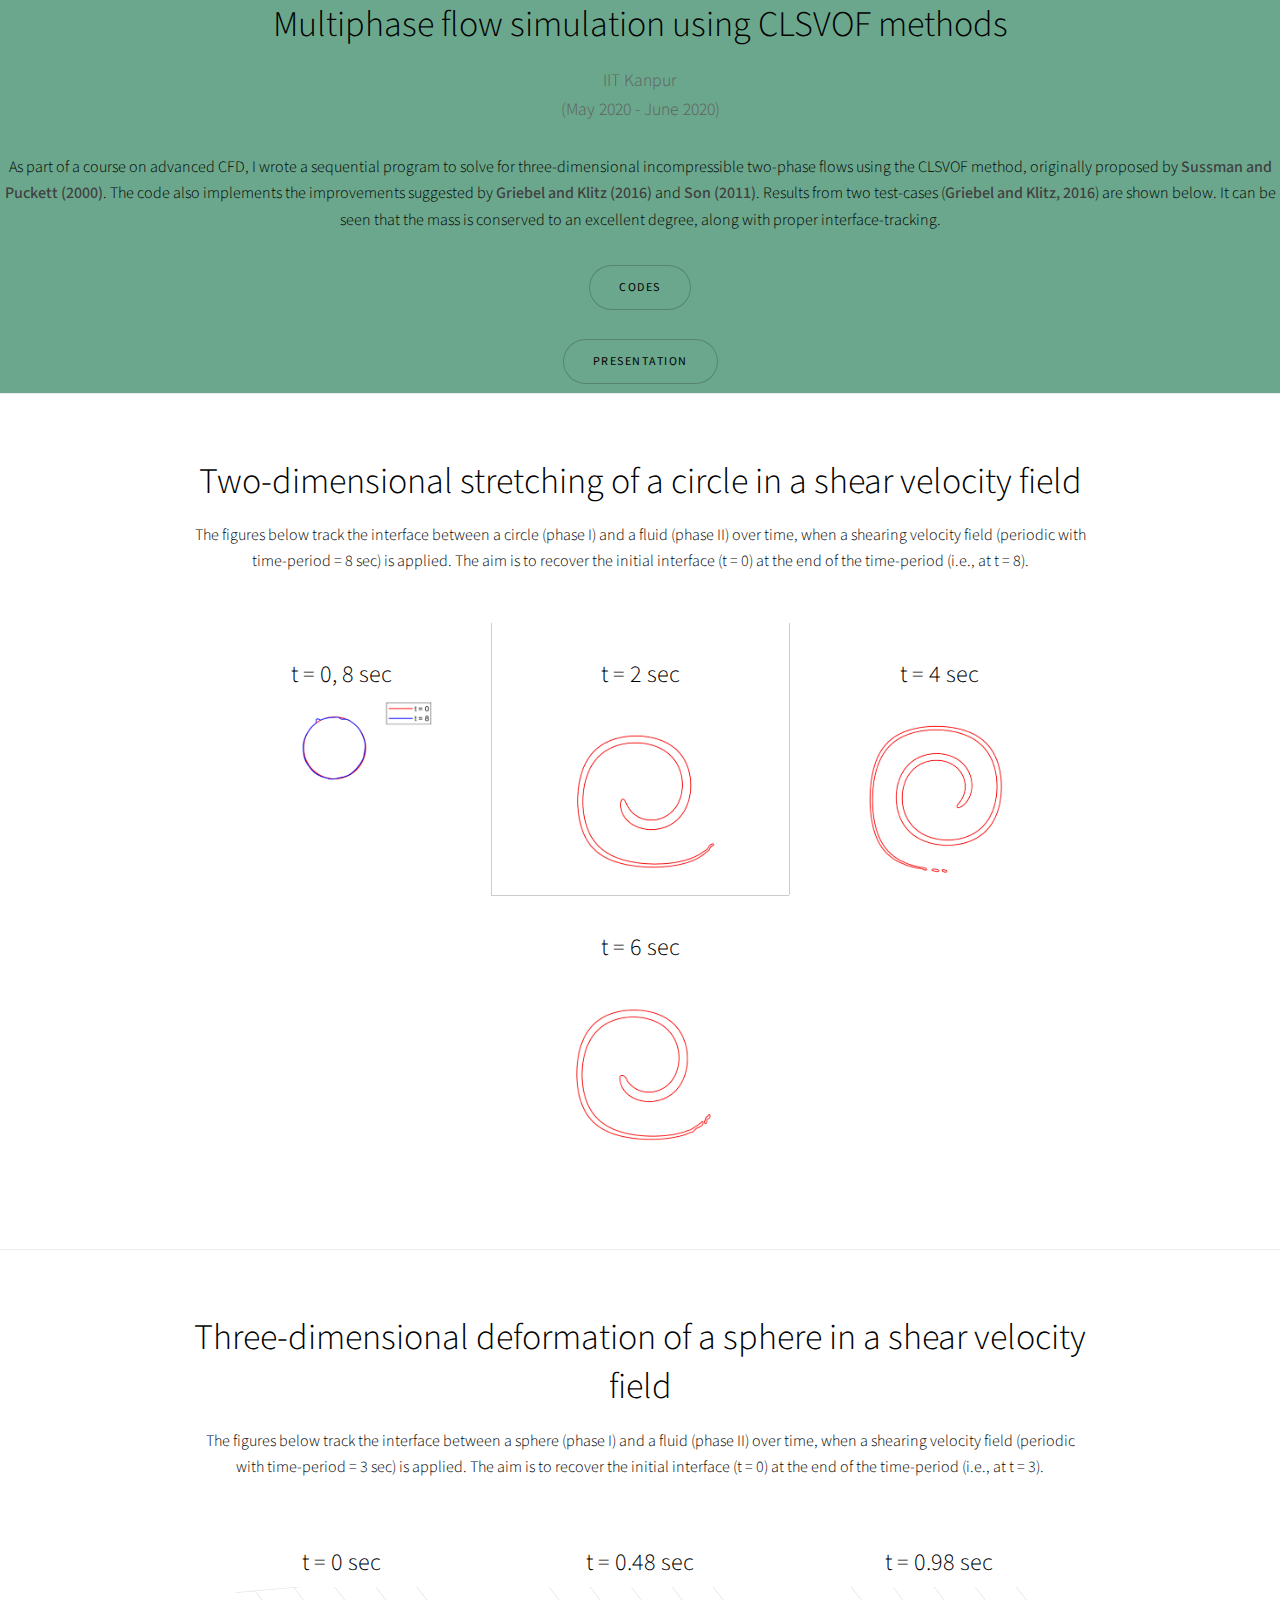
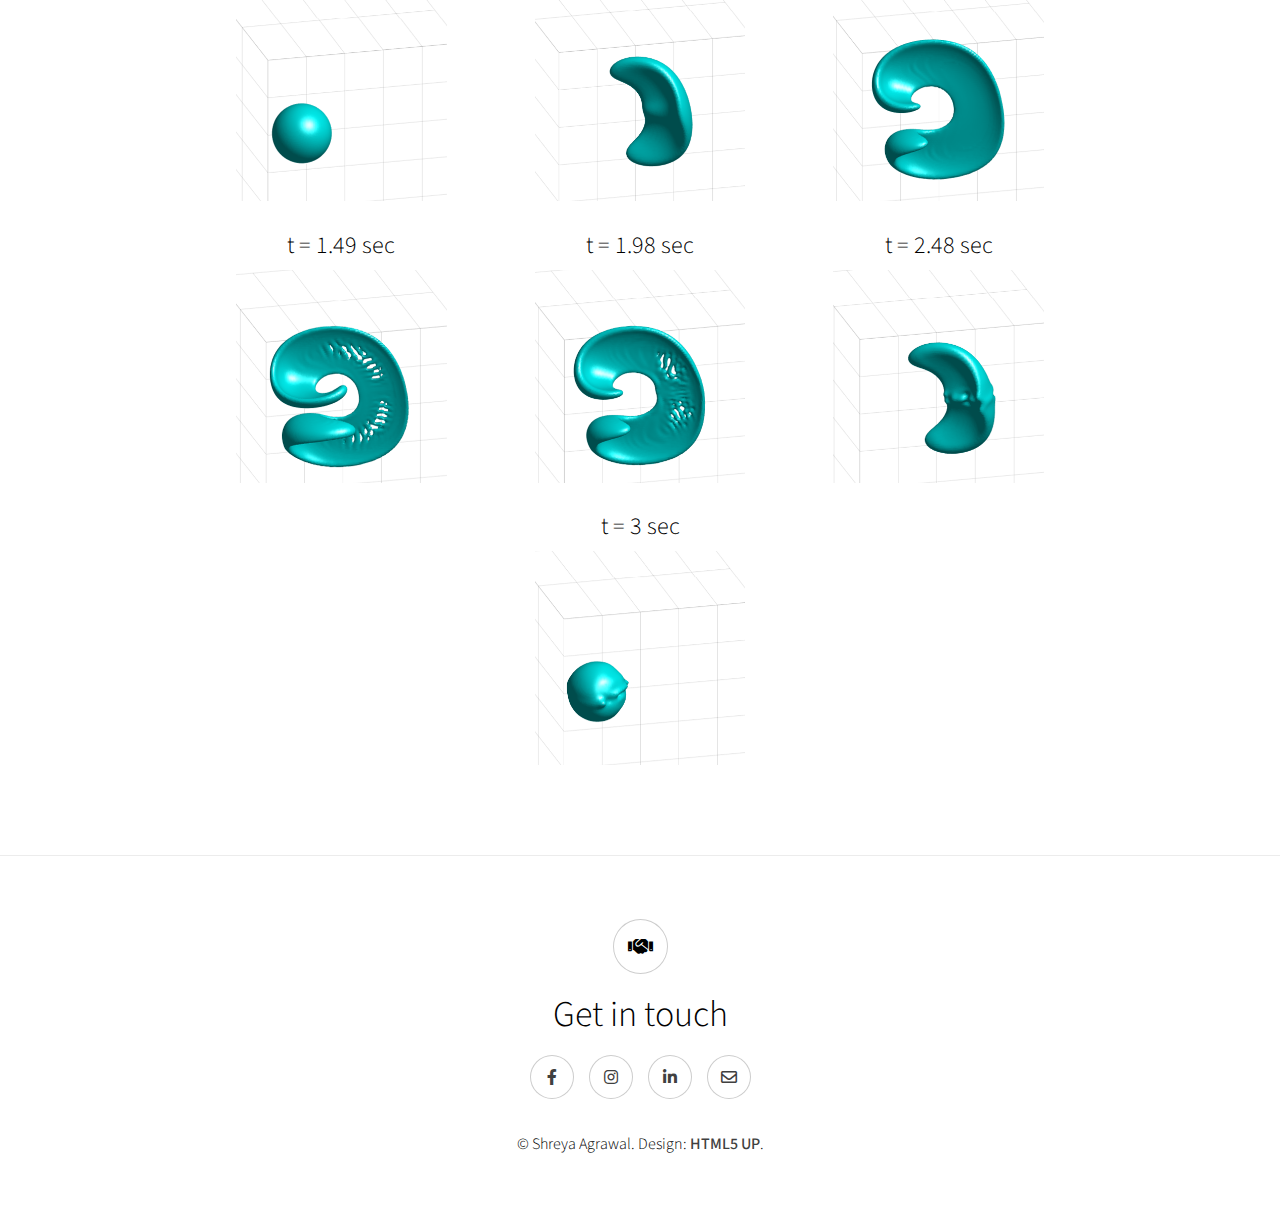
==== commit ffd063f9: "Finally?" ====
--- a/CLSVOF.html
+++ b/CLSVOF.html
@@ -18,12 +18,16 @@
 			<div id="wrapper" class="divided">
 
 				<!-- Intro -->
-					<section class="banner style2 align-center color7">
+					<section class="wrapper style1 align-center color7">
 						<div class="content">
 							<h2>Multiphase flow simulation using CLSVOF methods</h2>
 							<subtitle>IIT Kanpur <br> (May 2020 - June 2020)</subtitle>
-							<p>As part of a course on advanced CFD, I wrote a sequential program to solve for three-dimensional incompressible two-phase flows using the CLSVOF method, originally proposed by <a href = "https://doi.org/10.1006/jcph.2000.6537">Sussman and Puckett (2000)</a>. The code also implements the improvements suggested by <a href = "https://doi.org/10.1080/10407790.2016.1244400">Griebel and Klitz (2016)</a> and <a href = "https://doi.org/10.1080/713836317">Son (2011)</a>. Results from two test-cases (<a href = "https://doi.org/10.1080/10407790.2016.1244400">Griebel and Klitz, 2016</a>) are shown below. It can be seen that the mass is conserved to an excellent degree, along with proper interface-tracking.	
+							<p class="topOne">As part of a course on advanced CFD, I wrote a sequential program to solve for three-dimensional incompressible two-phase flows using the CLSVOF method, originally proposed by <a href = "https://doi.org/10.1006/jcph.2000.6537">Sussman and Puckett (2000)</a>. The code also implements the improvements suggested by <a href = "https://doi.org/10.1080/10407790.2016.1244400">Griebel and Klitz (2016)</a> and <a href = "https://doi.org/10.1080/713836317">Son (2011)</a>. Results from two test-cases (<a href = "https://doi.org/10.1080/10407790.2016.1244400">Griebel and Klitz, 2016</a>) are shown below. It can be seen that the mass is conserved to an excellent degree, along with proper interface-tracking.	
 							</p>
+							<ul class="actions stacked">
+								<li><a href="https://github.com/Shreyaagr/CFD-Codes/tree/main/CLSVOF_codes" class="button">CODES</a></li>
+								<li><a href="https://github.com/Shreyaagr/CFD-Codes/blob/main/CLSVOF_report.pdf" class="button">PRESENTATION</a></li>
+							</ul>
 						</div>
 					</section>
 
--- a/assets/css/main.css
+++ b/assets/css/main.css
@@ -2871,6 +2871,8 @@
 			-ms-flex-direction: column;
 			flex-direction: column;
 			margin-left: 0;
+			margin-bottom: 0;
+			padding-bottom:0;
 		}
 
 			ul.actions.stacked li {
@@ -3017,10 +3019,12 @@
 
 		.table-wrapper > table {
 			margin-bottom: 0;
+			
 		}
 
 	table {
-		margin: 0 0 2rem 0;
+		margin: 2rem 0 2rem 0;
+	  padding-bottom: 0;
 		width: 100%;
 	}
 
@@ -3035,14 +3039,18 @@
 		}
 
 		table th {
-			font-size: 0.9rem;
+			font-size: 1.0rem;
 			font-weight: 400;
-			padding: 0 0.75rem 0.75rem 0.75rem;
+			padding: 0.75rem 0.75rem 0.75rem 0.75rem;
 			text-align: left;
+			border-top: solid 1px;
+			border-color: rgba(0, 0, 0, 0.2);
 		}
 
 		table thead {
 			border-bottom: solid 2px;
+			border-top: solid 1px;
+			border-color: rgba(0, 0, 0, 0.2);
 		}
 
 		table tfoot {
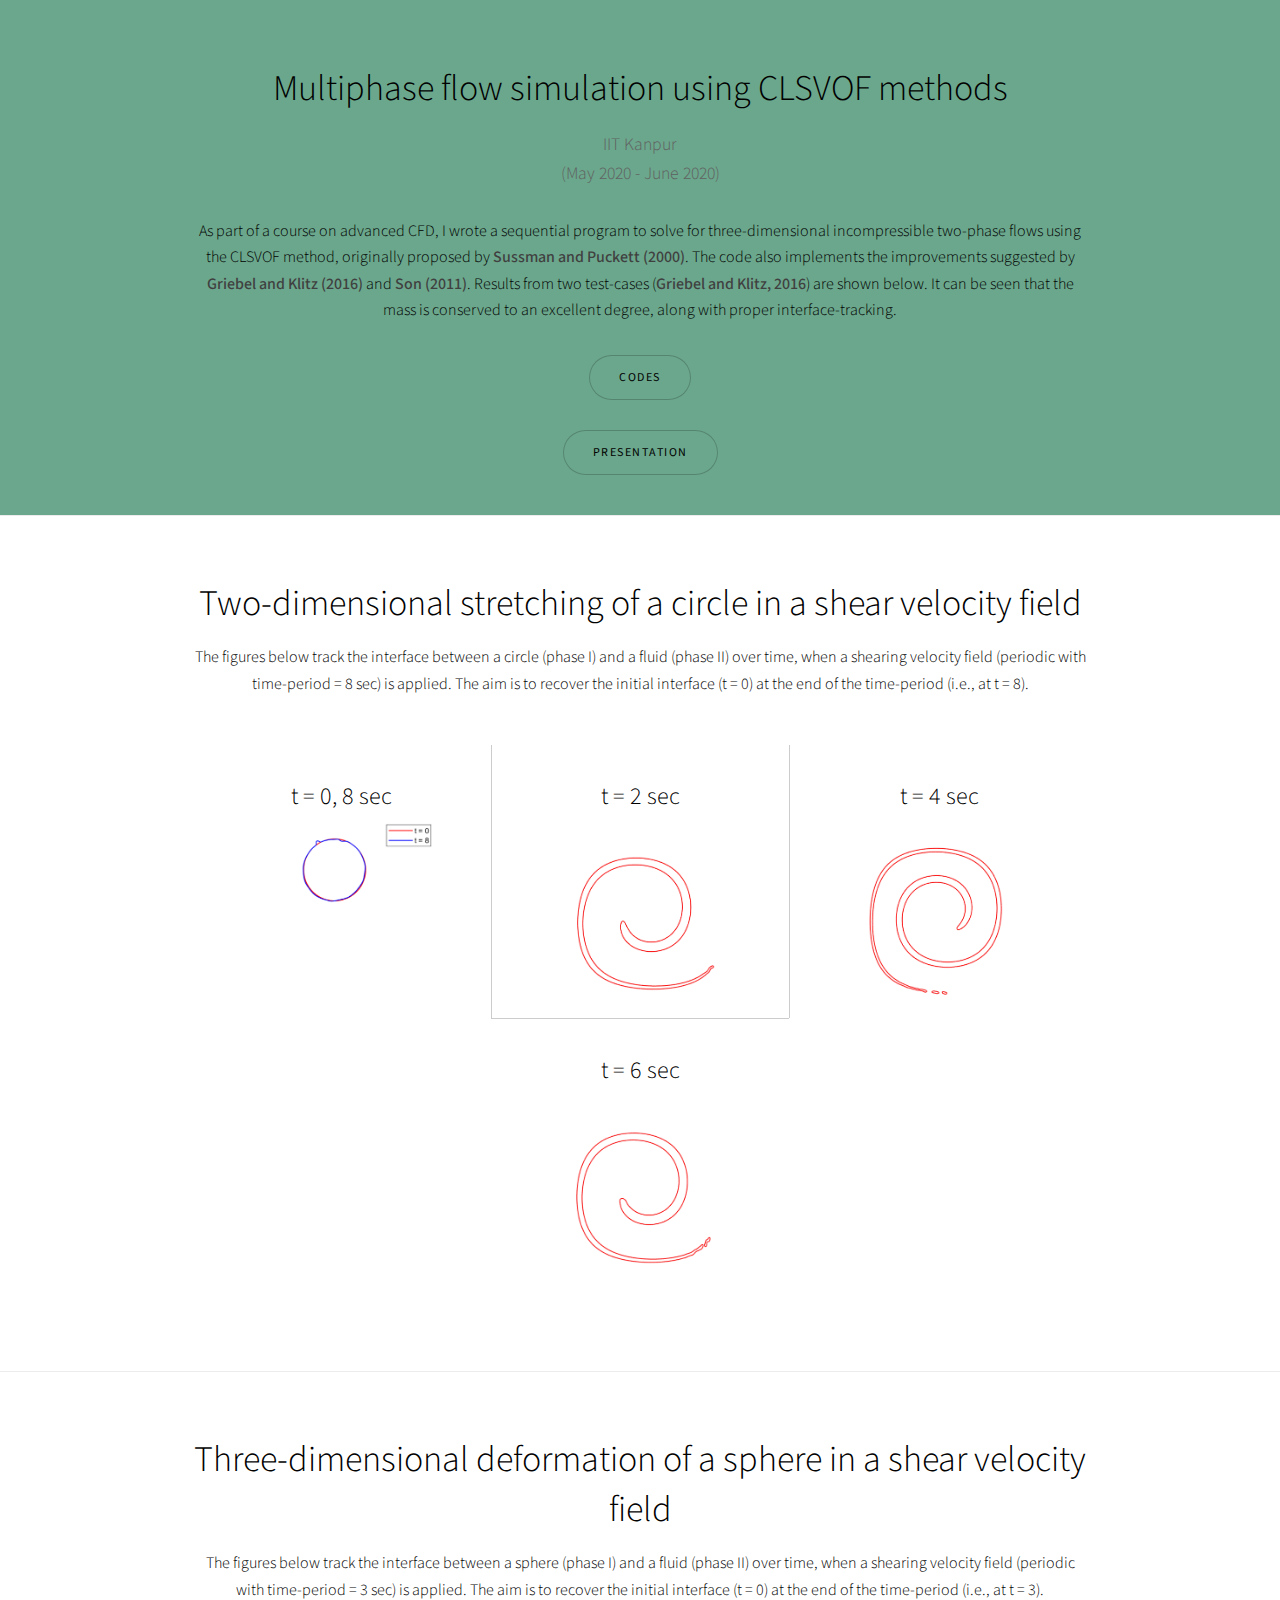
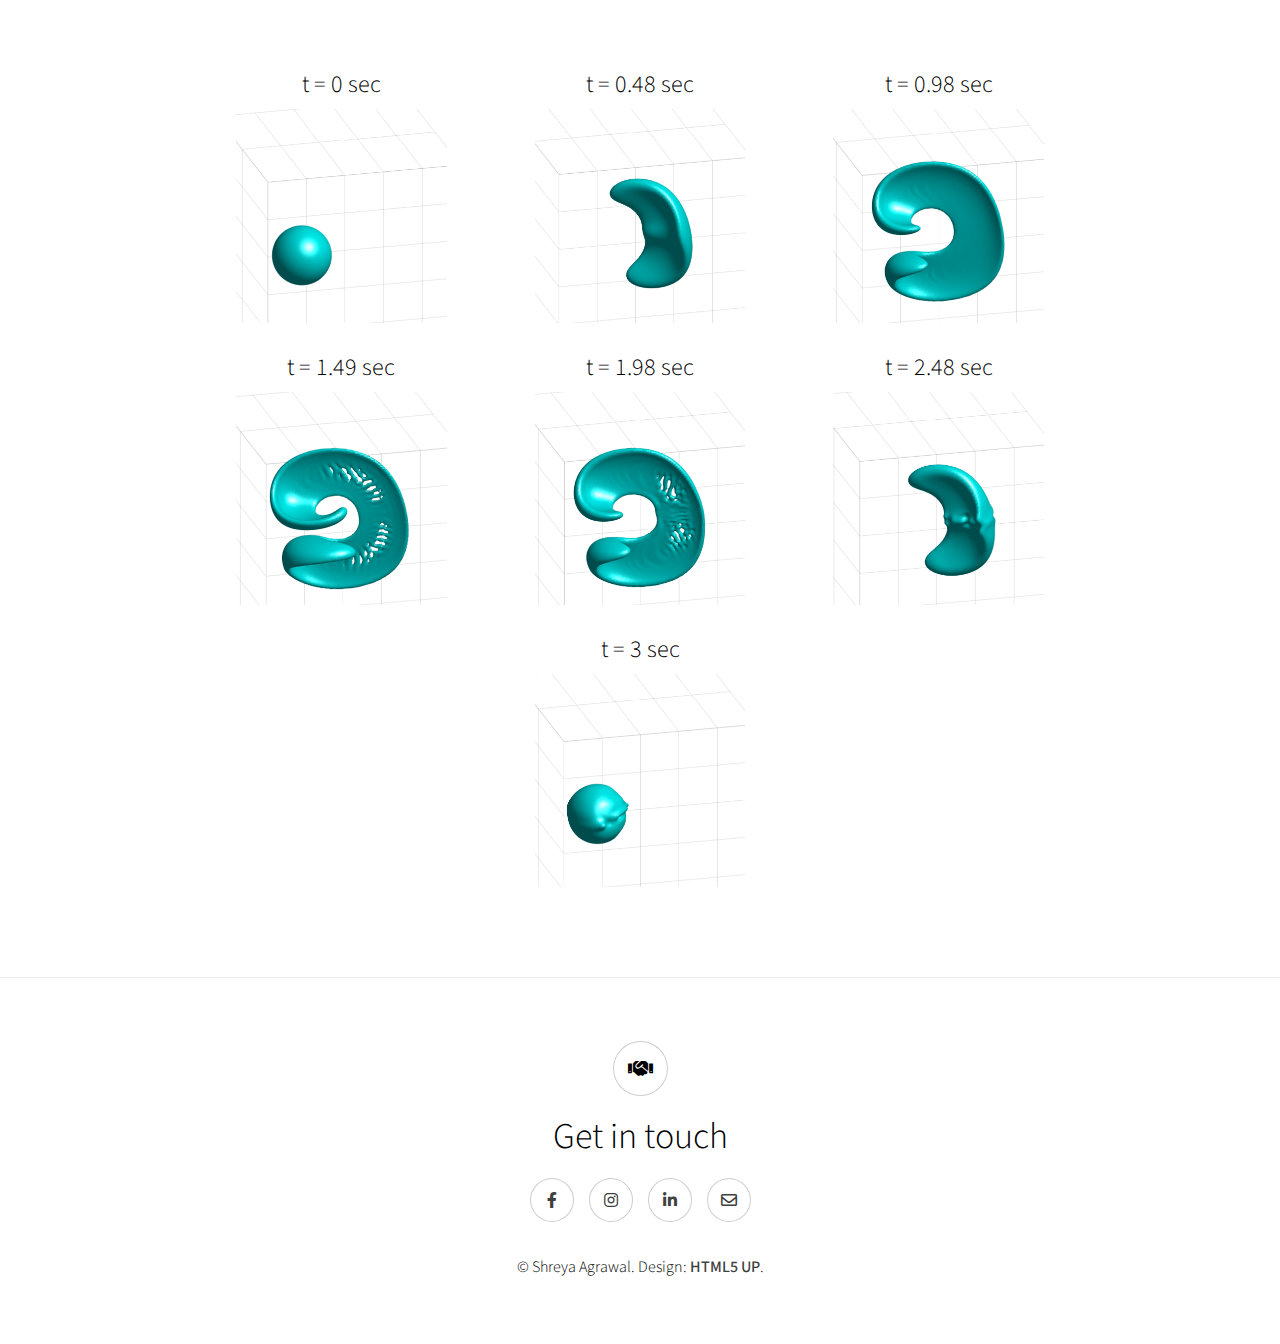
==== commit c9fa2e66: "nope" ====
--- a/CLSVOF.html
+++ b/CLSVOF.html
@@ -19,7 +19,7 @@
 
 				<!-- Intro -->
 					<section class="wrapper style1 align-center color7">
-						<div class="content">
+						<div class="inner">
 							<h2>Multiphase flow simulation using CLSVOF methods</h2>
 							<subtitle>IIT Kanpur <br> (May 2020 - June 2020)</subtitle>
 							<p class="topOne">As part of a course on advanced CFD, I wrote a sequential program to solve for three-dimensional incompressible two-phase flows using the CLSVOF method, originally proposed by <a href = "https://doi.org/10.1006/jcph.2000.6537">Sussman and Puckett (2000)</a>. The code also implements the improvements suggested by <a href = "https://doi.org/10.1080/10407790.2016.1244400">Griebel and Klitz (2016)</a> and <a href = "https://doi.org/10.1080/713836317">Son (2011)</a>. Results from two test-cases (<a href = "https://doi.org/10.1080/10407790.2016.1244400">Griebel and Klitz, 2016</a>) are shown below. It can be seen that the mass is conserved to an excellent degree, along with proper interface-tracking.	
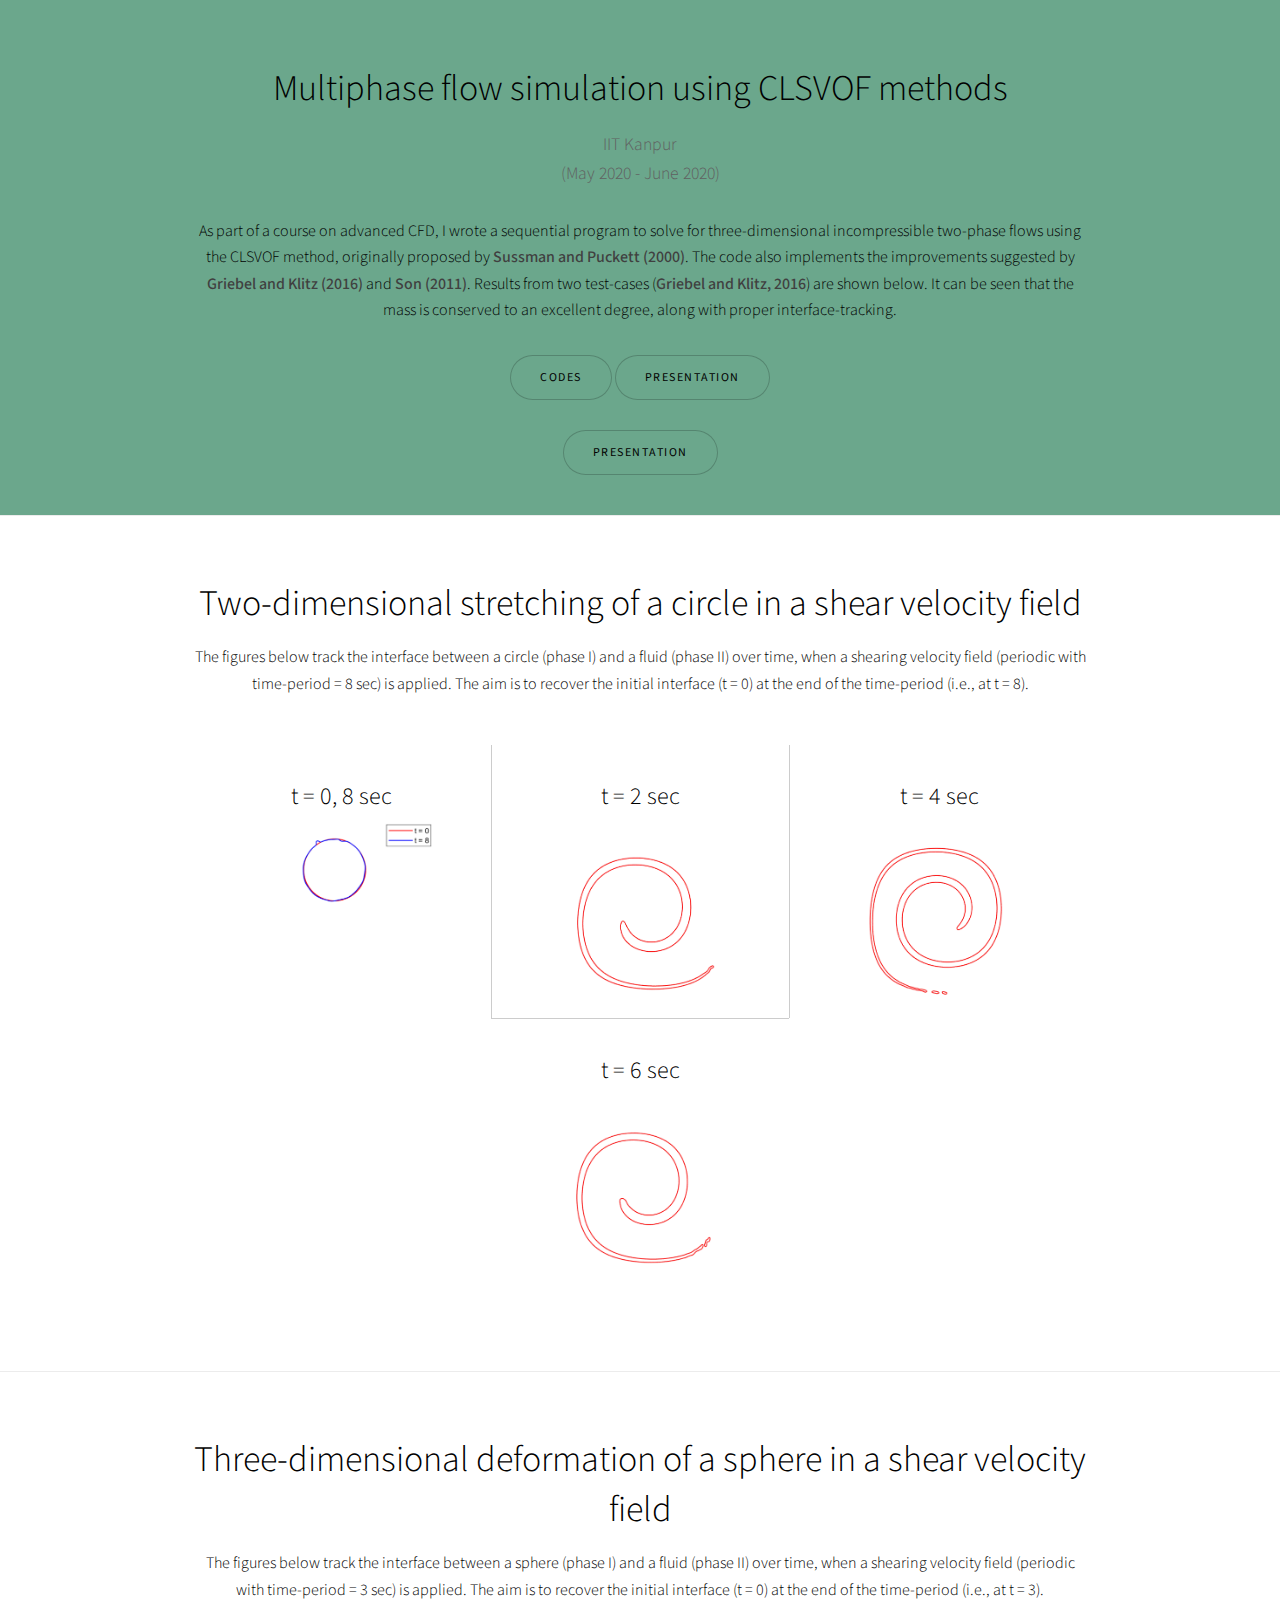
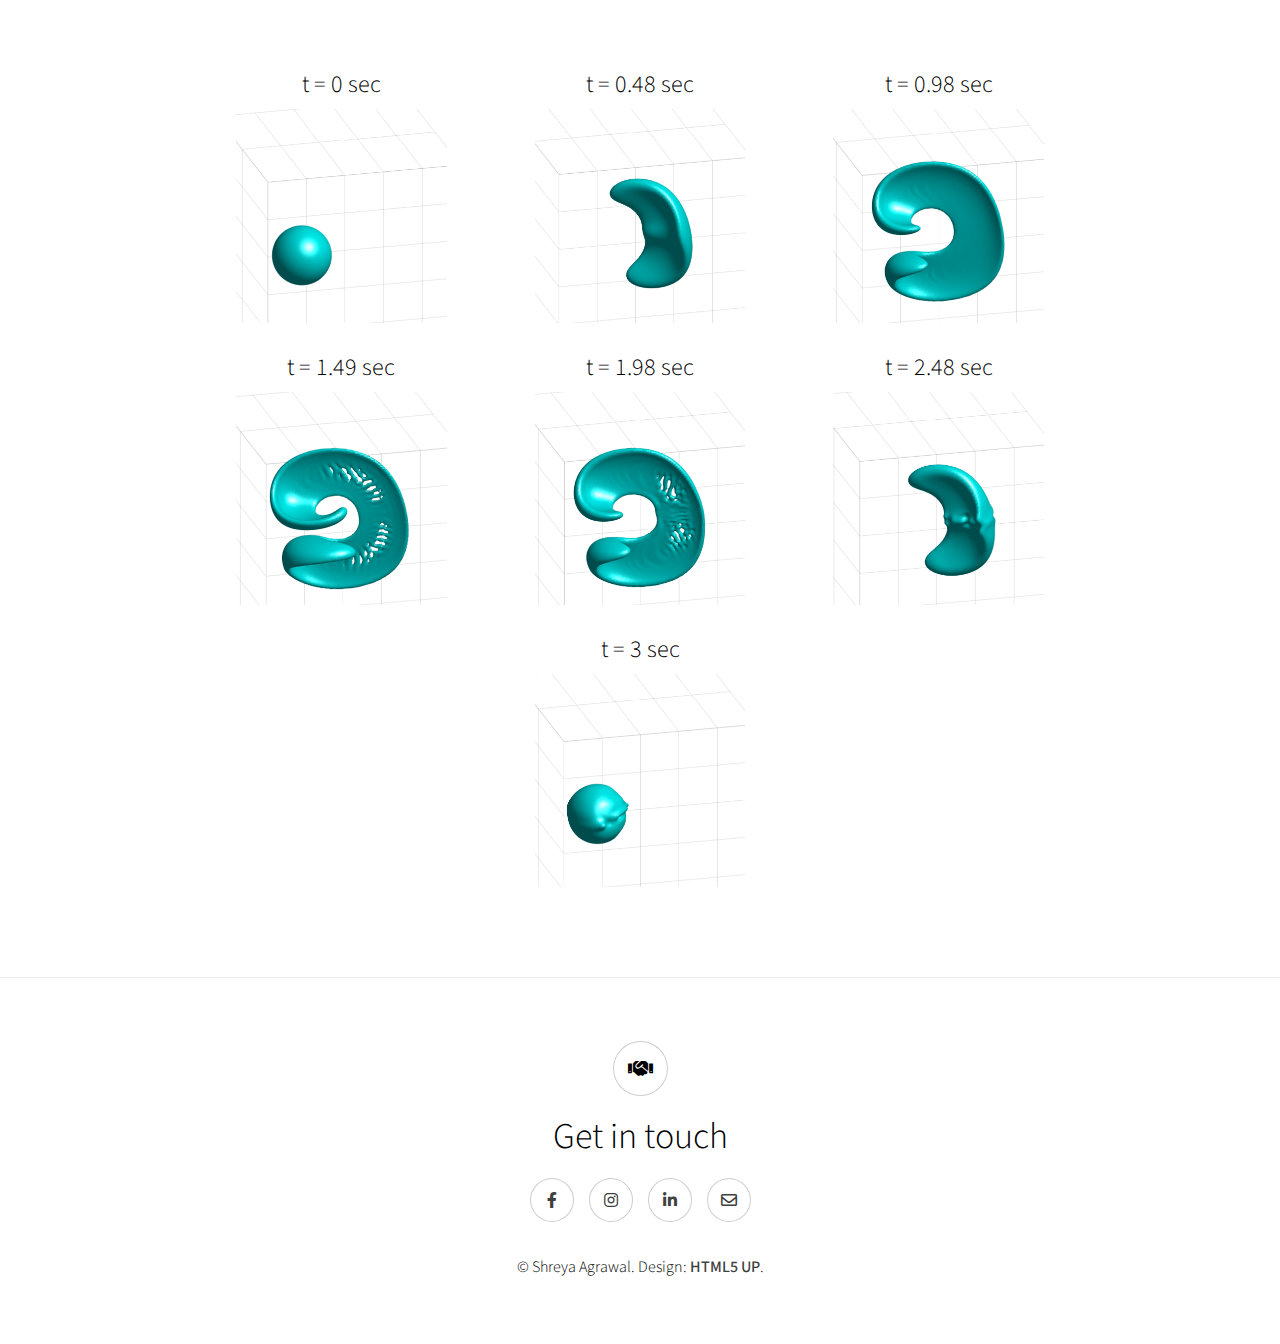
==== commit a9ab7c73: "Yes!" ====
--- a/CLSVOF.html
+++ b/CLSVOF.html
@@ -25,7 +25,9 @@
 							<p class="topOne">As part of a course on advanced CFD, I wrote a sequential program to solve for three-dimensional incompressible two-phase flows using the CLSVOF method, originally proposed by <a href = "https://doi.org/10.1006/jcph.2000.6537">Sussman and Puckett (2000)</a>. The code also implements the improvements suggested by <a href = "https://doi.org/10.1080/10407790.2016.1244400">Griebel and Klitz (2016)</a> and <a href = "https://doi.org/10.1080/713836317">Son (2011)</a>. Results from two test-cases (<a href = "https://doi.org/10.1080/10407790.2016.1244400">Griebel and Klitz, 2016</a>) are shown below. It can be seen that the mass is conserved to an excellent degree, along with proper interface-tracking.	
 							</p>
 							<ul class="actions stacked">
-								<li><a href="https://github.com/Shreyaagr/CFD-Codes/tree/main/CLSVOF_codes" class="button">CODES</a></li>
+								<li><a href="https://github.com/Shreyaagr/CFD-Codes/tree/main/CLSVOF_codes" class="button">CODES</a>
+								<a href="https://github.com/Shreyaagr/CFD-Codes/blob/main/CLSVOF_report.pdf" class="button">PRESENTATION</a>
+								</li>
 								<li><a href="https://github.com/Shreyaagr/CFD-Codes/blob/main/CLSVOF_report.pdf" class="button">PRESENTATION</a></li>
 							</ul>
 						</div>
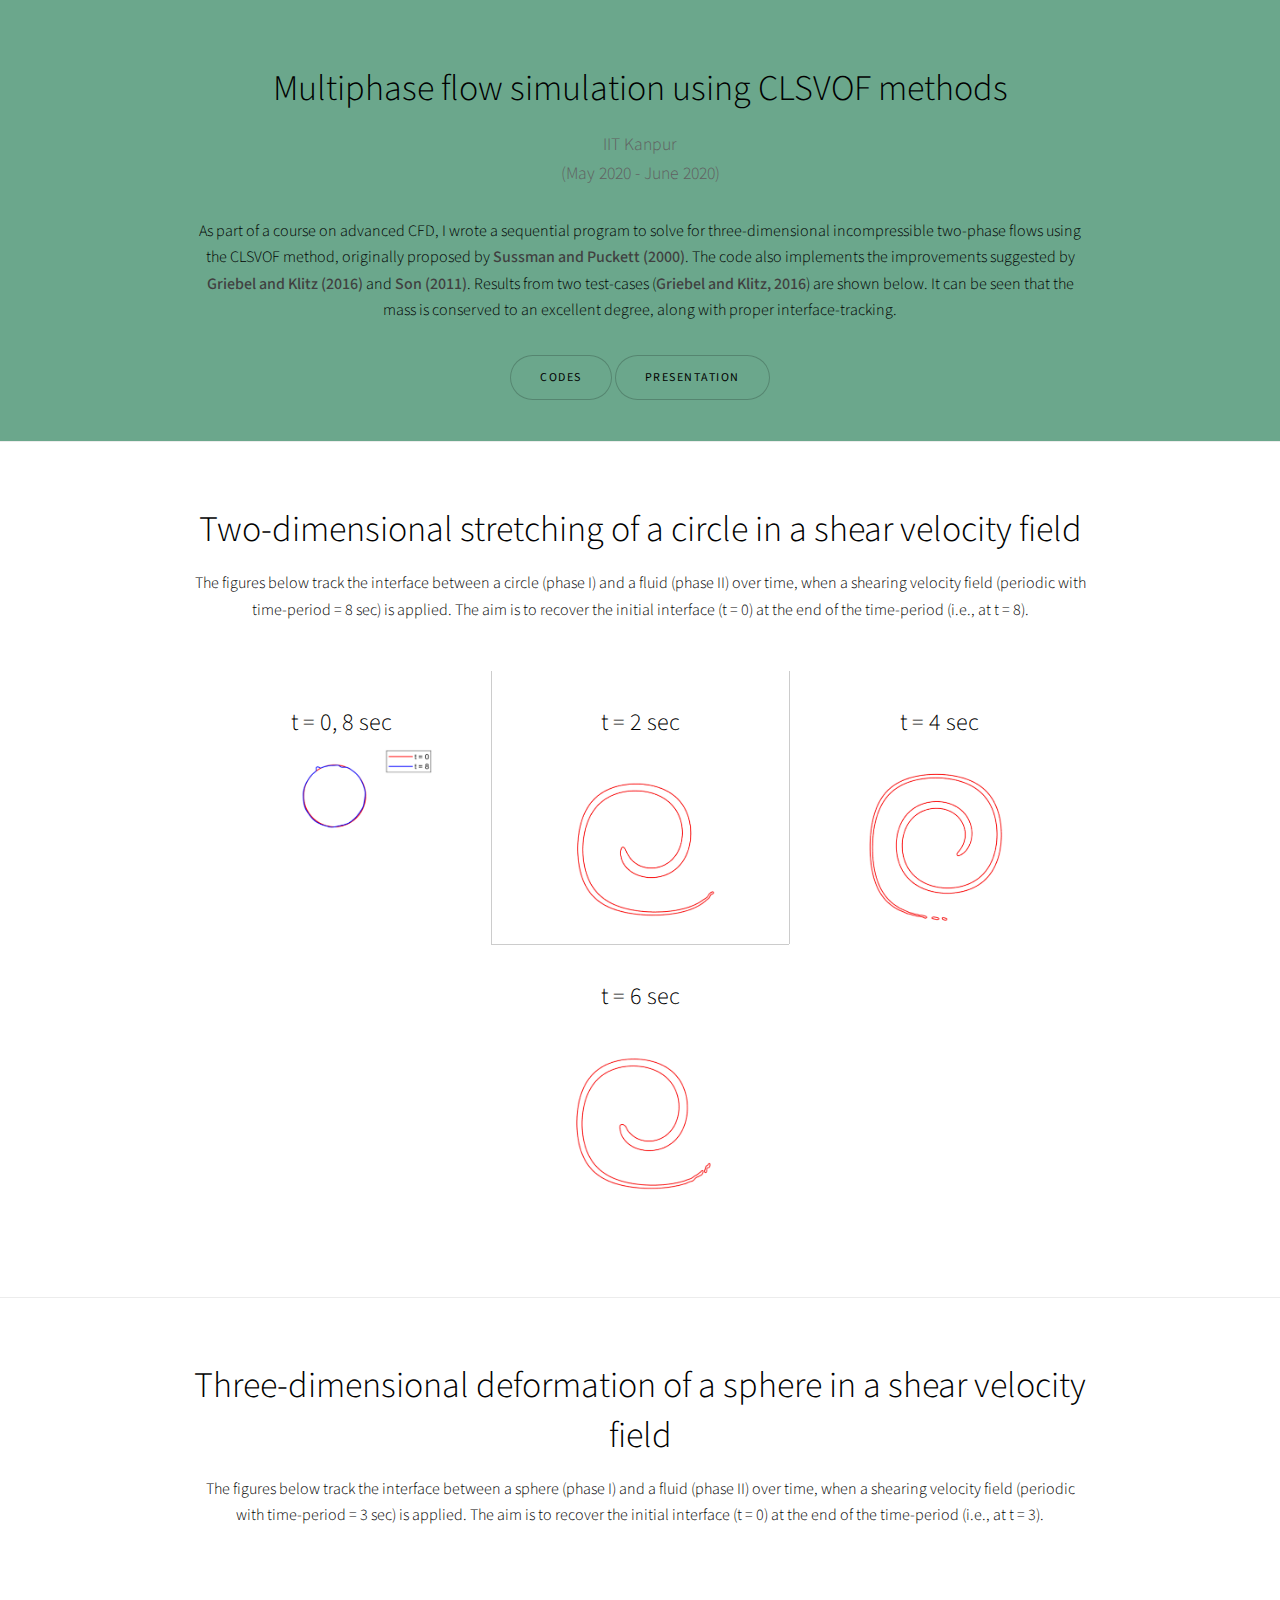
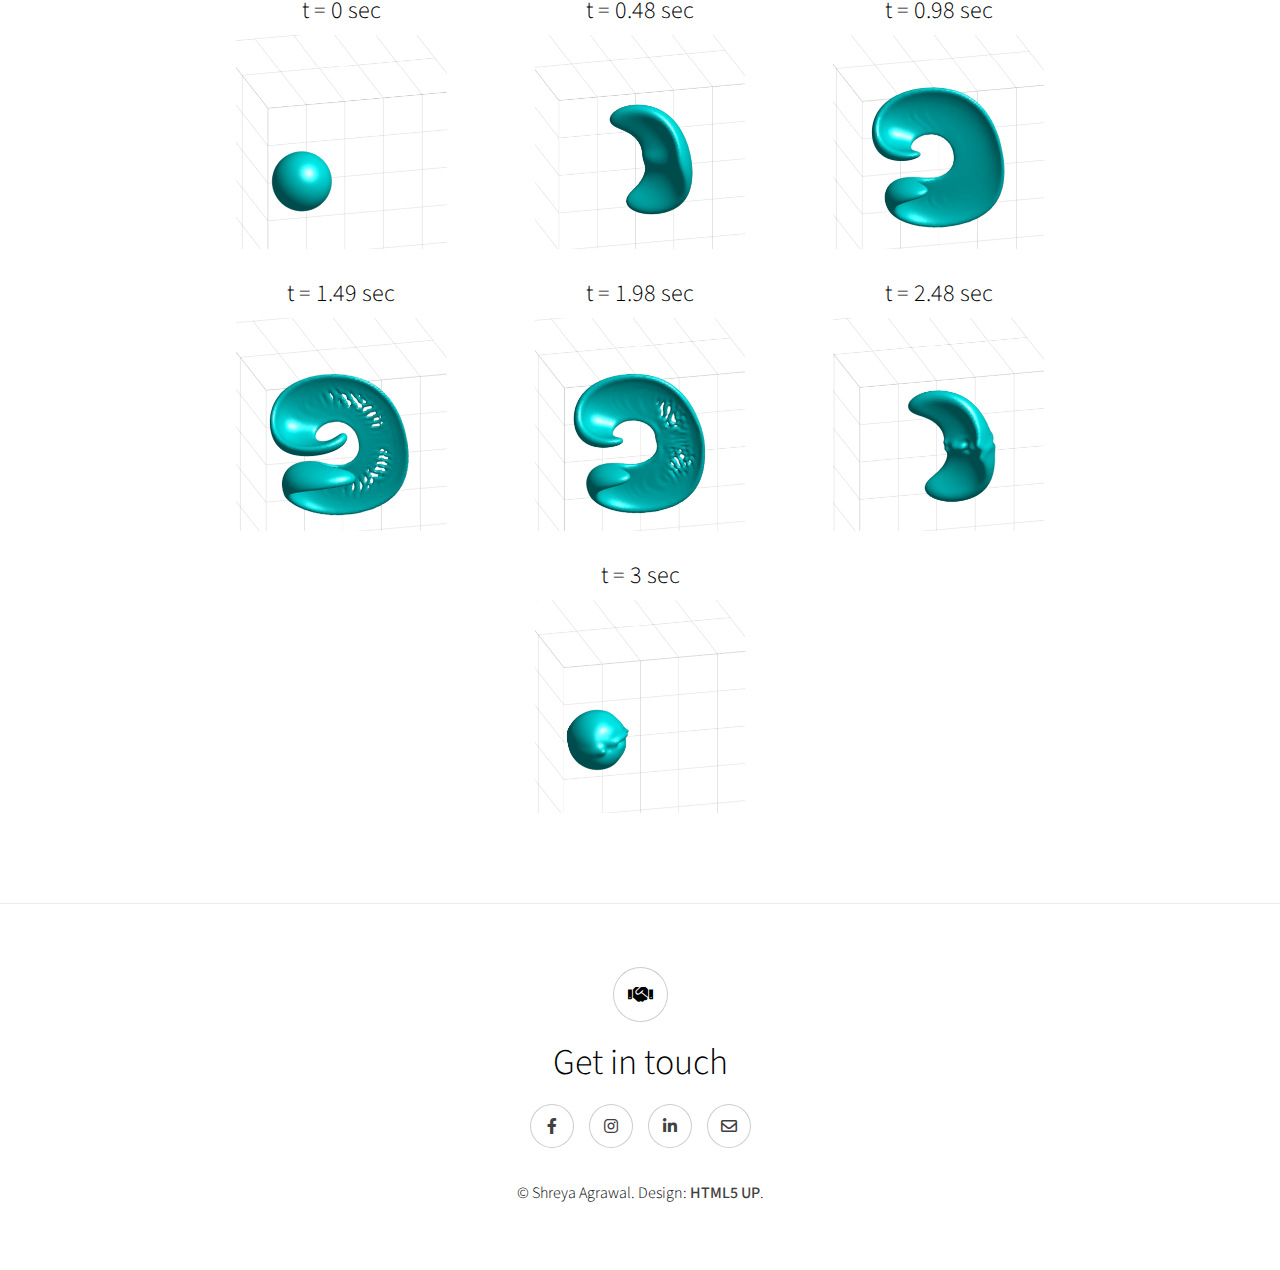
==== commit 93258bec: "Updated CLSVOF page." ====
--- a/CLSVOF.html
+++ b/CLSVOF.html
@@ -28,7 +28,6 @@
 								<li><a href="https://github.com/Shreyaagr/CFD-Codes/tree/main/CLSVOF_codes" class="button">CODES</a>
 								<a href="https://github.com/Shreyaagr/CFD-Codes/blob/main/CLSVOF_report.pdf" class="button">PRESENTATION</a>
 								</li>
-								<li><a href="https://github.com/Shreyaagr/CFD-Codes/blob/main/CLSVOF_report.pdf" class="button">PRESENTATION</a></li>
 							</ul>
 						</div>
 					</section>
